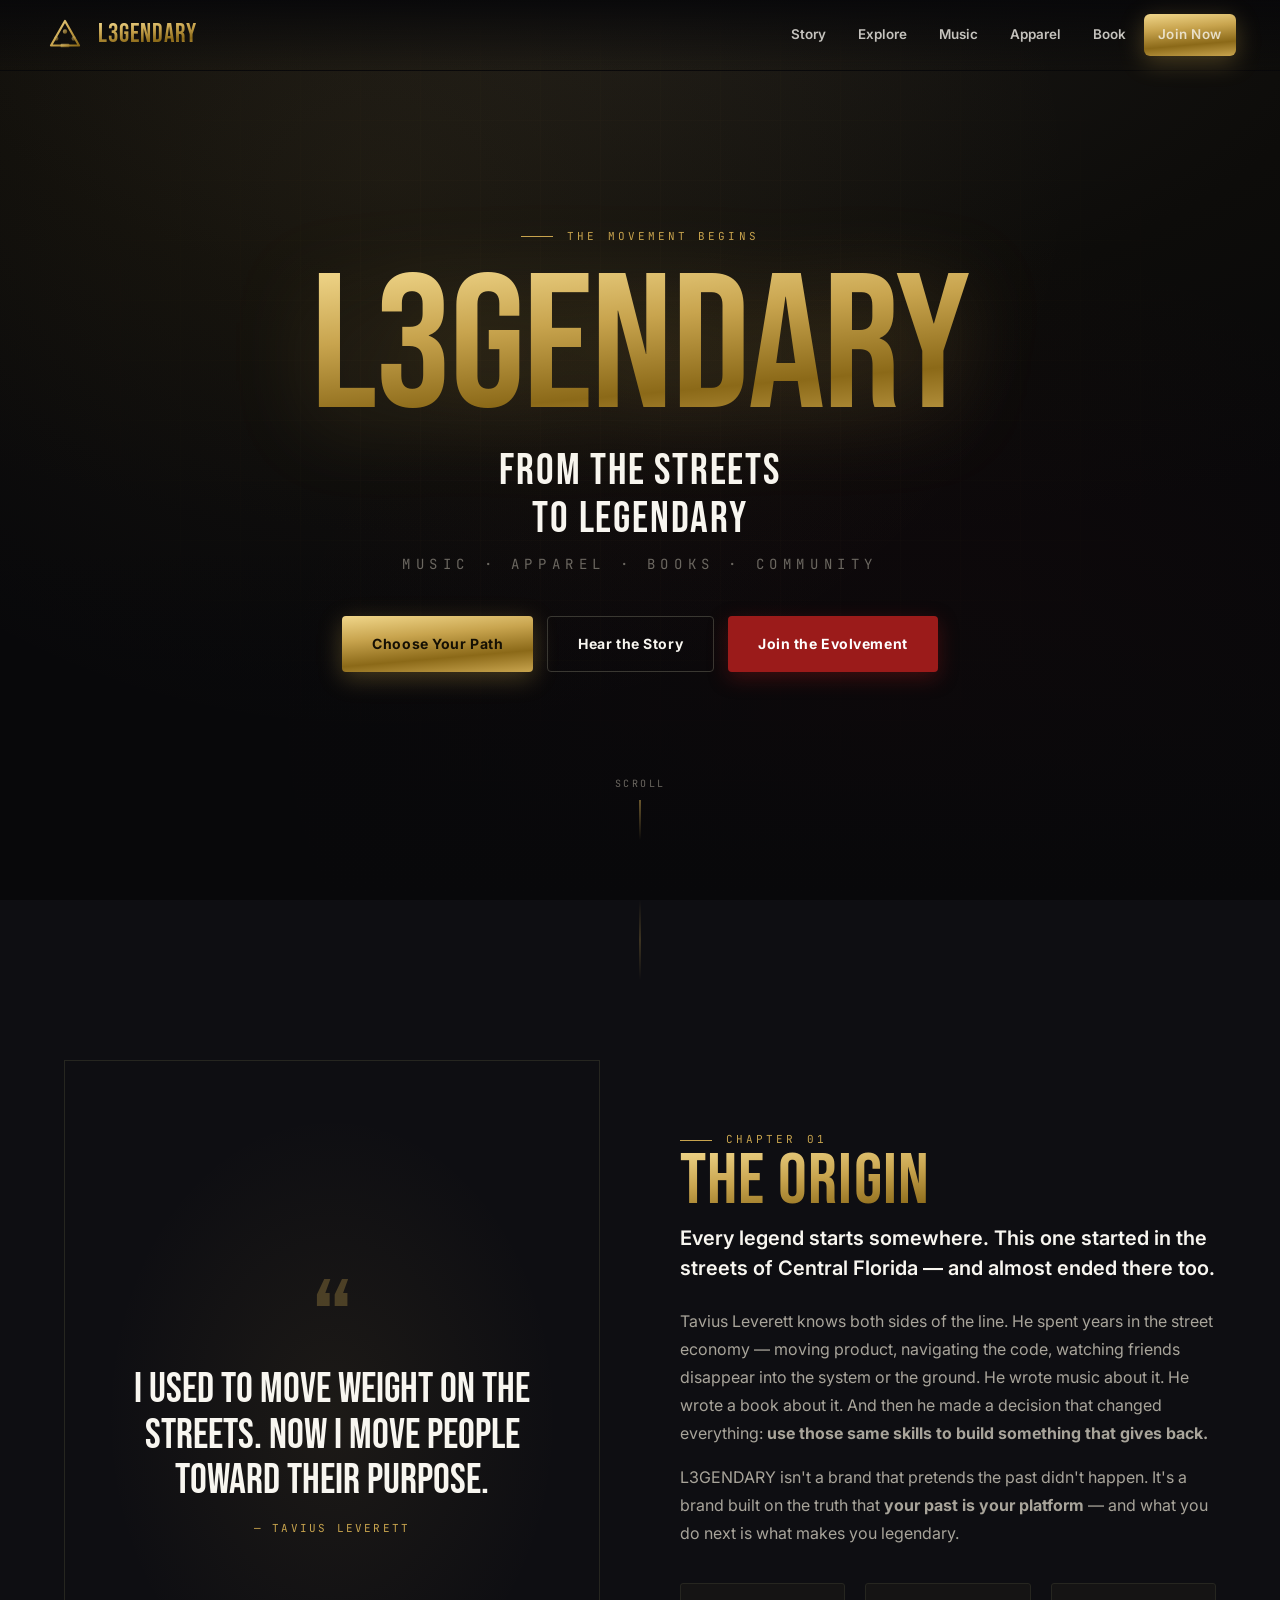
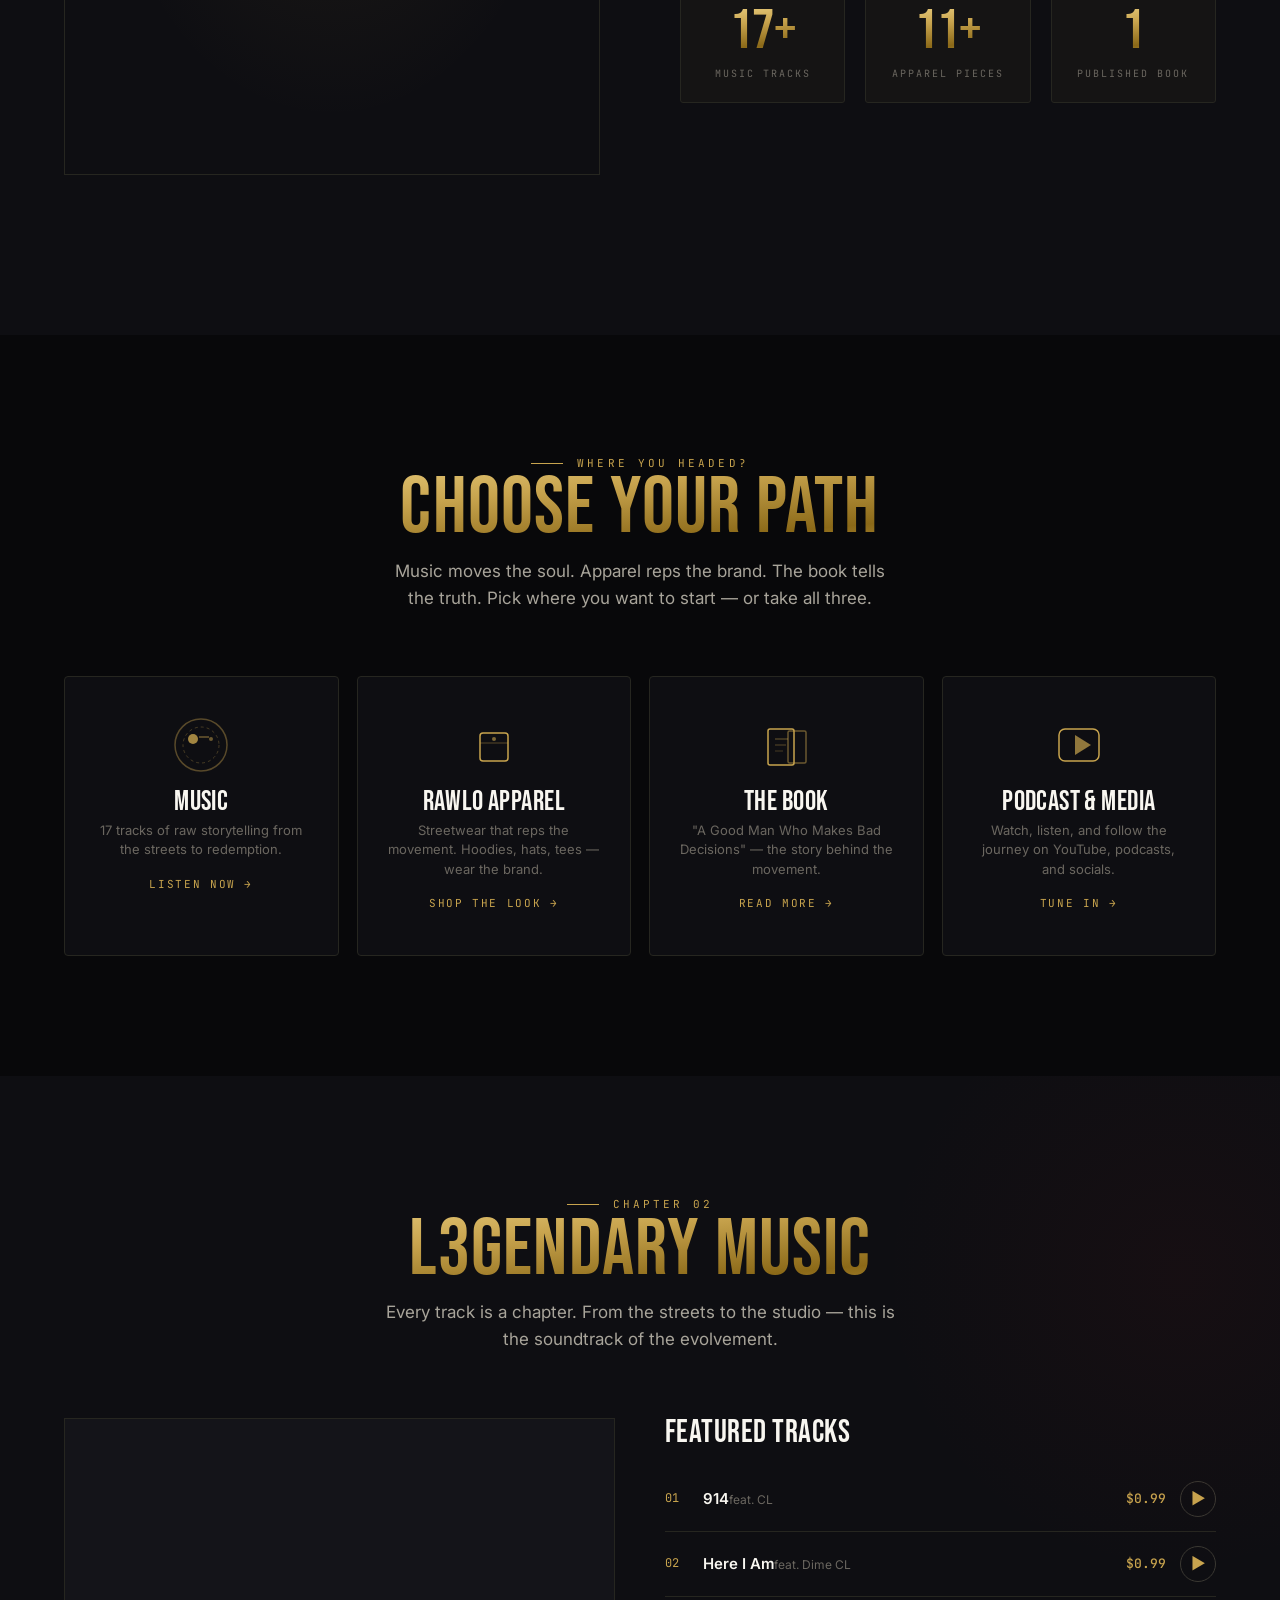
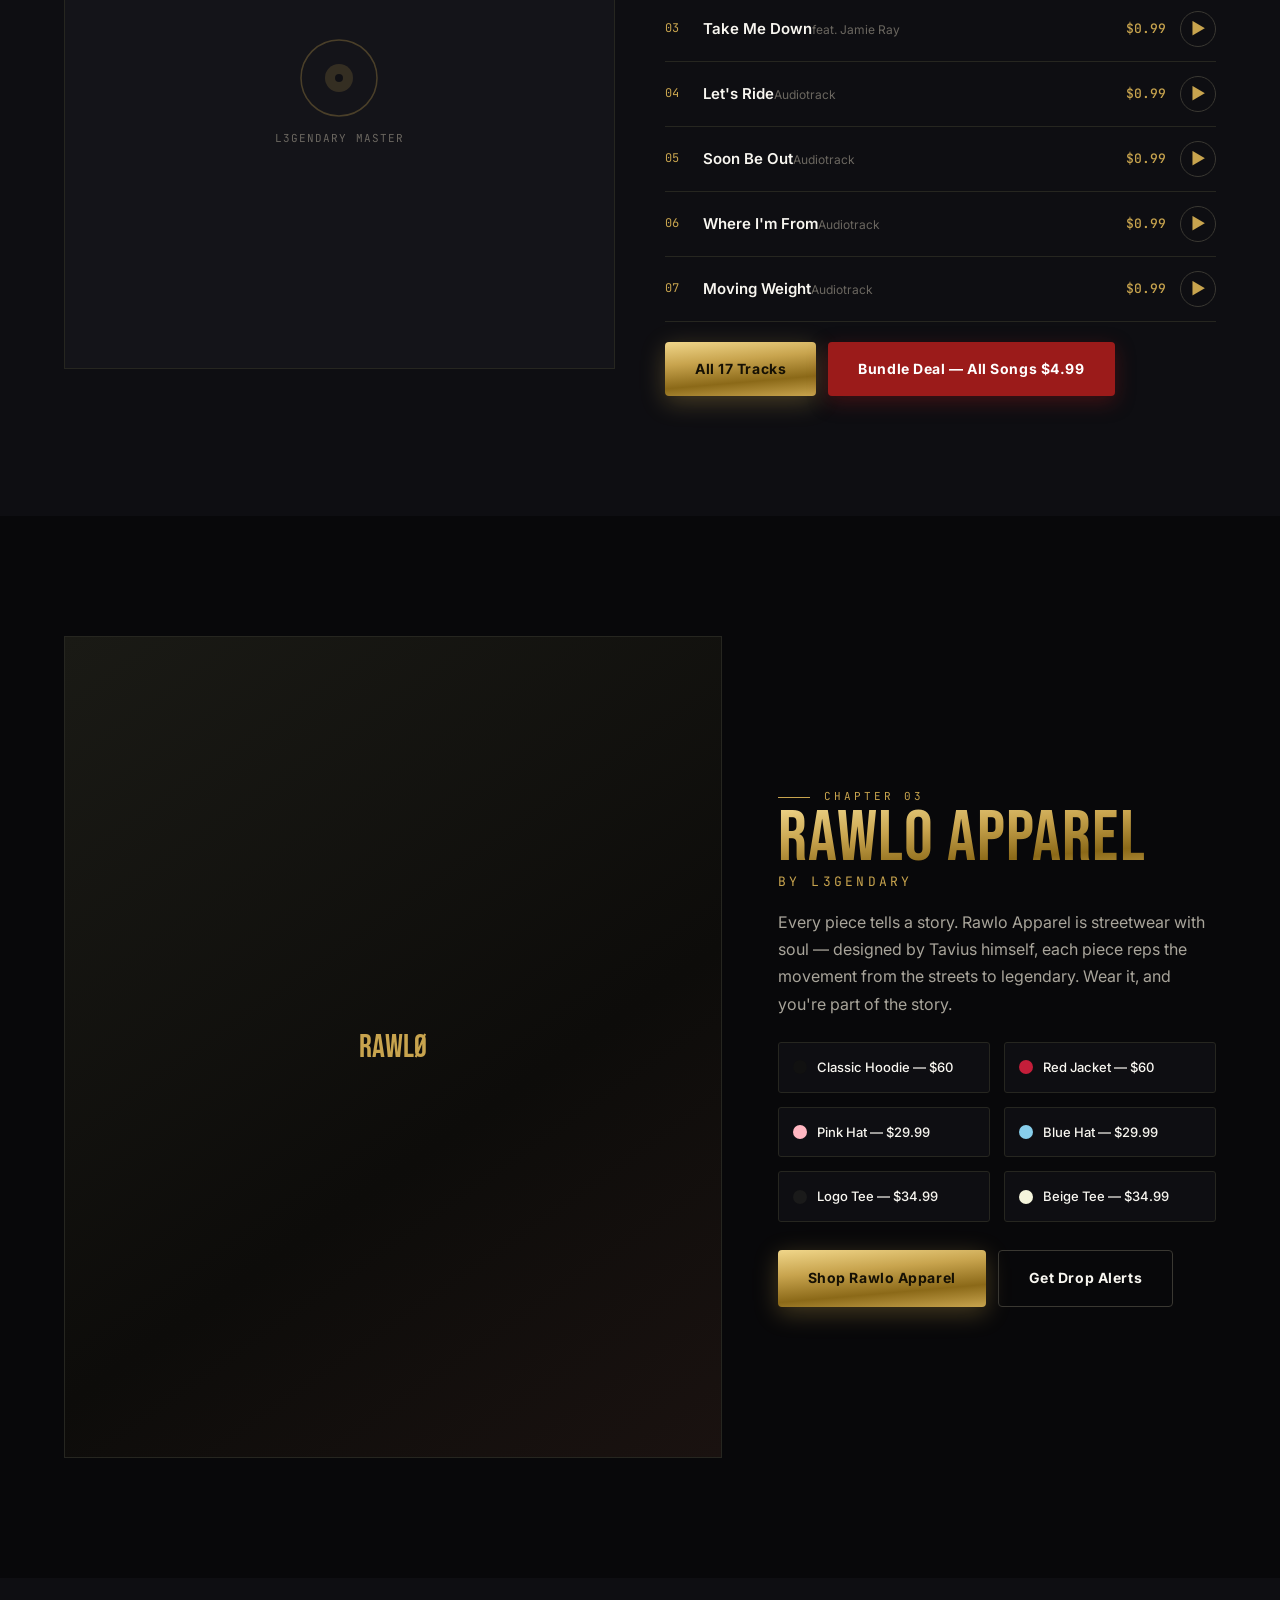
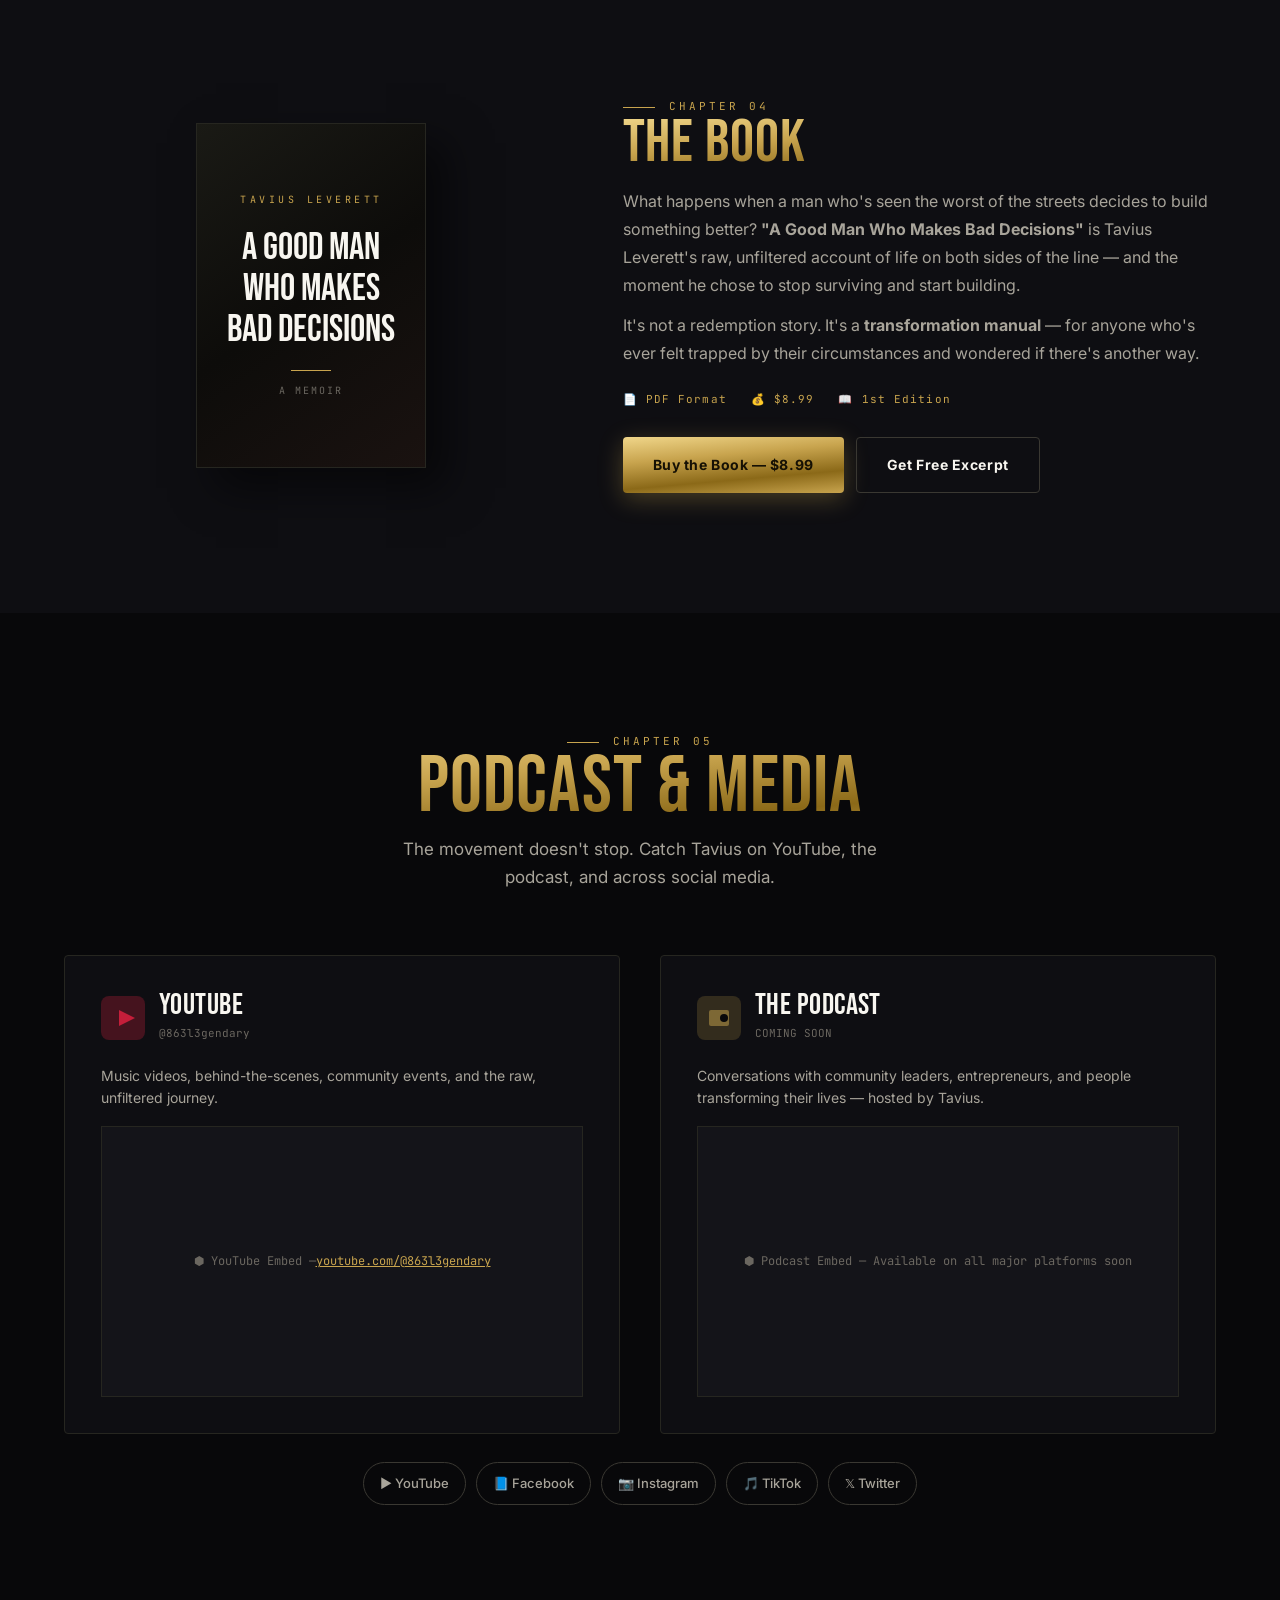
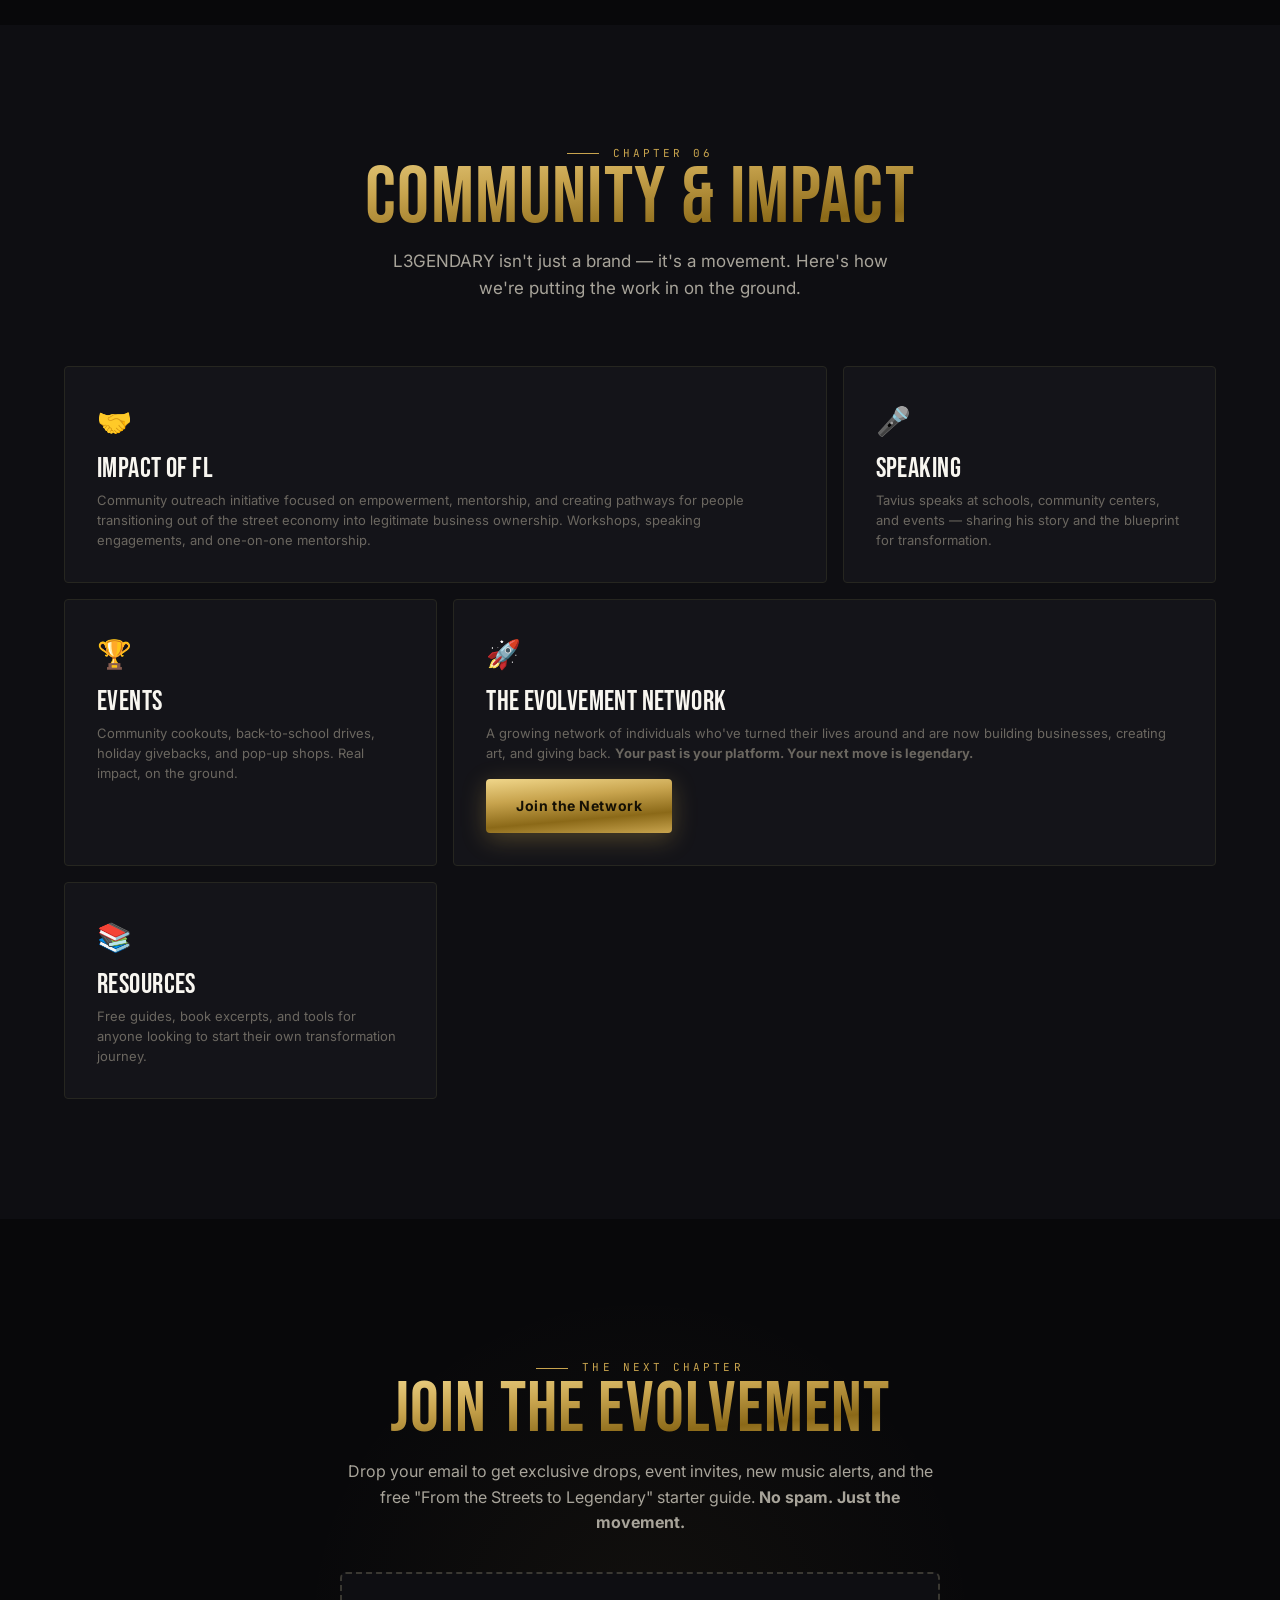
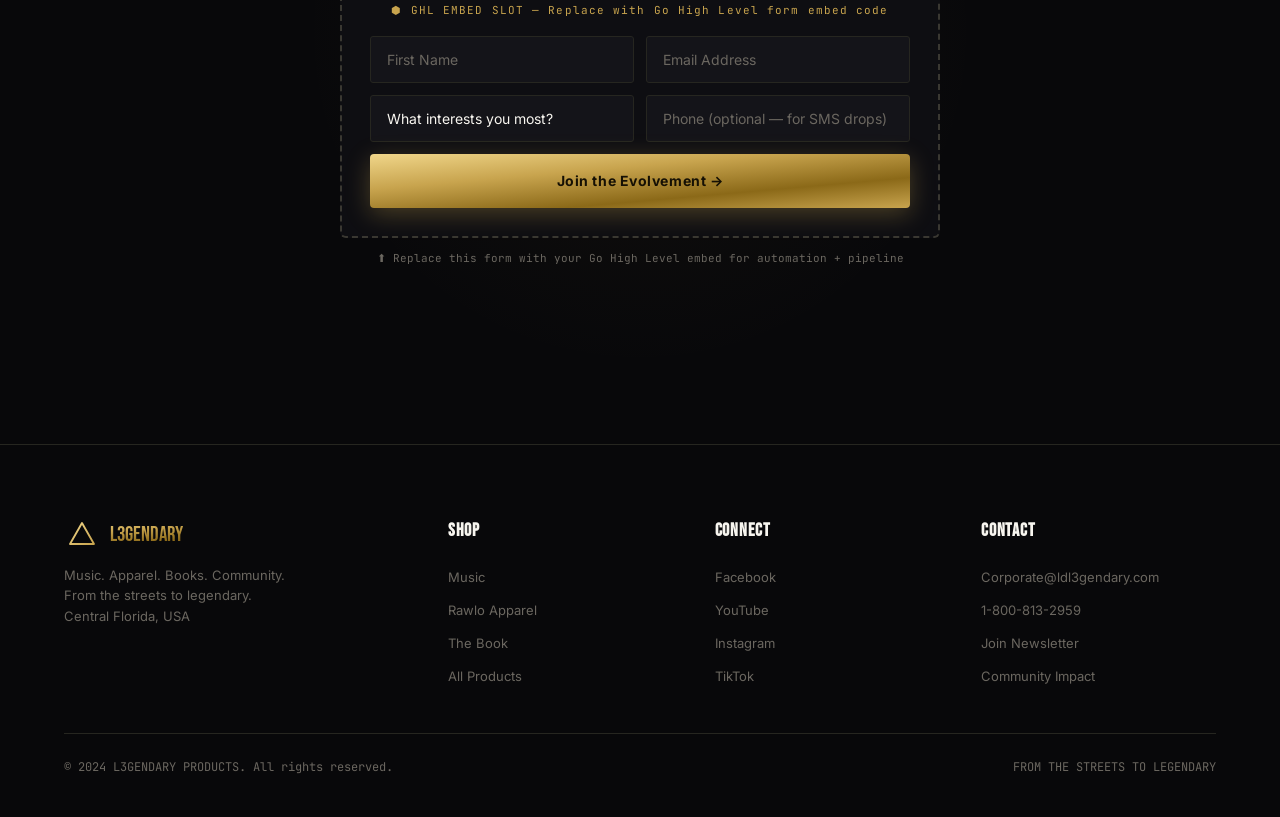
==== index.html @ 9e1b3f7e "feat: L3GENDARY brand site — cinematic scroll-film with GHL-ready forms - 9-scene single-page cinema" ====
<!DOCTYPE html>
<html lang="en">
<head>
<meta charset="UTF-8">
<meta name="viewport" content="width=device-width, initial-scale=1.0">
<title>L3GENDARY — From the Streets to Legendary | Music, Apparel, Books</title>
<meta name="description" content="L3GENDARY is more than a brand — it's a movement. Music, Rawlo Apparel, books, and community. Founded by Tavius Leverett. Join the evolvement.">

<!-- Open Graph -->
<meta property="og:title" content="L3GENDARY — From the Streets to Legendary">
<meta property="og:description" content="Music. Apparel. Books. Community. Join the evolvement.">
<meta property="og:image" content="https://www.ldl3gendary.com/wp-content/uploads/2024/05/legendary-master-300x300.jpg">
<meta property="og:type" content="website">

<!-- JSON-LD -->
<script type="application/ld+json">
{
  "@context": "https://schema.org",
  "@type": "Brand",
  "name": "L3GENDARY",
  "description": "Lifestyle brand encompassing music, apparel, books, and community empowerment.",
  "url": "https://www.ldl3gendary.com",
  "logo": "https://www.ldl3gendary.com/wp-content/uploads/2024/05/legendary-master-300x300.jpg",
  "founder": { "@type": "Person", "name": "Tavius Leverett" },
  "sameAs": [
    "https://www.facebook.com/tavius.leverett",
    "https://www.youtube.com/@863l3gendary",
    "https://www.instagram.com/863l3gendary",
    "https://www.tiktok.com/@863l3gendary"
  ]
}
</script>

<link rel="icon" href="data:image/svg+xml,%3Csvg xmlns='http://www.w3.org/2000/svg' viewBox='0 0 96 96'%3E%3Cdefs%3E%3ClinearGradient id='g' x1='0' y1='0' x2='1' y2='1'%3E%3Cstop offset='0%25' stop-color='%23C8A44E'/%3E%3Cstop offset='100%25' stop-color='%23F0D68A'/%3E%3C/linearGradient%3E%3C/defs%3E%3Crect width='96' height='96' rx='20' fill='%2308080A'/%3E%3Cpath d='M28 72 L48 28 L68 72Z' fill='none' stroke='url(%23g)' stroke-width='5' stroke-linejoin='round'/%3E%3Ctext x='48' y='84' text-anchor='middle' font-family='Arial Black' font-weight='900' font-size='18' fill='url(%23g)'%3EL3%3C/text%3E%3C/svg%3E">
<link rel="preconnect" href="https://fonts.googleapis.com">
<link rel="preconnect" href="https://fonts.gstatic.com" crossorigin>
<link href="https://fonts.googleapis.com/css2?family=Bebas+Neue&family=Inter:wght@300;400;500;600;700;800;900&family=JetBrains+Mono:wght@400;500&display=swap" rel="stylesheet">
<script src="https://cdn.jsdelivr.net/npm/@studio-freight/lenis@1.0.42/dist/lenis.min.js"></script>

<style>
/* ============================================================
   L3GENDARY — Cinematic Scroll-Film
   "From the Streets to Legendary"
   Brand: Raw luxury. Street-born. Aspirational.
   ============================================================ */

/* ---------- TOKENS ---------- */
:root {
  --obsidian: #08080A;
  --obsidian-2: #0E0E12;
  --obsidian-3: #141419;
  --gold: #C8A44E;
  --gold-deep: #8B6918;
  --gold-bright: #F0D68A;
  --gold-pale: #FBF3D5;
  --crimson: #9B1B1A;
  --crimson-bright: #C53030;
  --white: #F8F6F0;
  --warm-gray: #A8A49A;
  --muted: #6B6760;
  --line: #262620;
  --line-light: #3A3832;

  --display: 'Bebas Neue', 'Arial Narrow', sans-serif;
  --body: 'Inter', system-ui, -apple-system, sans-serif;
  --mono: 'JetBrains Mono', 'SFMono-Regular', monospace;

  --gold-grad: linear-gradient(175deg, #F0D68A 0%, #C8A44E 35%, #8B6918 70%, #C8A44E 100%);
  --gold-grad-subtle: linear-gradient(175deg, rgba(240,214,138,0.3) 0%, rgba(200,164,78,0.15) 50%, rgba(139,105,24,0.05) 100%);
}

* { margin: 0; padding: 0; box-sizing: border-box; }
html { scroll-behavior: auto; overflow-x: hidden; }
html.lenis { height: auto; }
.lenis.lenis-smooth { scroll-behavior: auto; }
.lenis.lenis-smooth [data-lenis-prevent] { overscroll-behavior: contain; }
.lenis.lenis-stopped { overflow: hidden; }
.lenis.lenis-scrolling iframe { pointer-events: none; }

body {
  font-family: var(--body);
  color: var(--white);
  background: var(--obsidian);
  font-size: 16px;
  line-height: 1.6;
  overflow-x: hidden;
  -webkit-font-smoothing: antialiased;
}

h1, h2, h3, .display { font-family: var(--display); font-weight: 400; line-height: 0.92; text-transform: uppercase; letter-spacing: 0.015em; }
img, svg { max-width: 100%; display: block; }
a { color: inherit; text-decoration: none; }
button { font: inherit; cursor: pointer; border: 0; }
::selection { background: var(--gold); color: var(--obsidian); }
:focus-visible { outline: 2px solid var(--gold); outline-offset: 3px; border-radius: 2px; }

/* ---------- UTILITY ---------- */
.wrap { width: min(1240px, 90vw); margin: 0 auto; }
.eyebrow {
  font-family: var(--mono); font-size: 11px; letter-spacing: 0.28em; text-transform: uppercase;
  color: var(--gold); display: flex; align-items: center; gap: 14px;
}
.eyebrow::before { content: ''; width: 32px; height: 1px; background: var(--gold); }
.section-pad { padding: clamp(80px, 12vw, 140px) 0; }

/* ---------- BUTTONS ---------- */
.btn {
  display: inline-flex; align-items: center; justify-content: center; gap: 10px;
  font-family: var(--body); font-weight: 700; font-size: 14px; letter-spacing: 0.04em;
  padding: 16px 30px; border-radius: 4px; min-height: 52px;
  transition: transform 0.25s, box-shadow 0.25s, background 0.25s, filter 0.25s;
}
.btn-gold { background: var(--gold-grad); color: #151004; box-shadow: 0 6px 24px rgba(200,164,78,0.32); }
.btn-gold:hover { transform: translateY(-2px); box-shadow: 0 12px 36px rgba(200,164,78,0.48); filter: brightness(1.06); }
.btn-ghost { background: transparent; color: var(--white); border: 1.5px solid var(--line-light); }
.btn-ghost:hover { border-color: var(--gold); color: var(--gold-bright); background: rgba(200,164,78,0.06); transform: translateY(-2px); }
.btn-crimson { background: var(--crimson); color: #fff; box-shadow: 0 6px 20px rgba(155,27,26,0.35); }
.btn-crimson:hover { background: var(--crimson-bright); transform: translateY(-2px); box-shadow: 0 10px 28px rgba(155,27,26,0.5); }
.btn-white { background: var(--white); color: var(--obsidian); }
.btn-white:hover { transform: translateY(-2px); box-shadow: 0 8px 24px rgba(248,246,240,0.2); }

/* ---------- HEADER ---------- */
.site-head {
  position: fixed; inset: 0 0 auto 0; z-index: 100;
  display: flex; align-items: center; justify-content: space-between;
  padding: 14px clamp(18px, 4vw, 44px);
  transition: background 0.4s, border-color 0.4s;
  background: linear-gradient(180deg, rgba(8,8,10,0.94), rgba(8,8,10,0));
  border-bottom: 1px solid transparent;
}
.site-head.scrolled { background: rgba(8,8,10,0.96); border-bottom-color: var(--line); backdrop-filter: blur(14px); -webkit-backdrop-filter: blur(14px); }
.brand-mark { display: flex; align-items: center; gap: 12px; }
.crown-icon { width: 42px; height: 42px; flex: none; }
.brand-name { font-family: var(--display); font-size: 1.6rem; letter-spacing: 0.04em; line-height: 1; background: var(--gold-grad); -webkit-background-clip: text; background-clip: text; color: transparent; }
.nav-links { display: flex; align-items: center; gap: 4px; }
.nav-links a {
  font-weight: 600; font-size: 0.84rem; color: rgba(248,246,240,0.78);
  padding: 10px 14px; border-radius: 6px; min-height: 40px; display: inline-flex; align-items: center;
  transition: color 0.2s, background 0.2s;
}
.nav-links a:hover { color: var(--gold-bright); background: rgba(200,164,78,0.1); }
.head-cta { font-size: 0.84rem; padding: 10px 20px; min-height: 40px; }

@media (max-width: 860px) {
  .nav-links .nav-link { display: none; }
  .brand-name { font-size: 1.3rem; }
  .crown-icon { width: 34px; height: 34px; }
  .head-cta { font-size: 0.78rem; padding: 8px 14px; min-height: 36px; }
}

/* ---------- MOBILE BOTTOM BAR ---------- */
.mobile-bar {
  position: fixed; left: 0; right: 0; bottom: 0; z-index: 110;
  display: none; grid-template-columns: 1fr 1fr 1fr; gap: 1px;
  background: var(--obsidian); transform: translateY(110%);
  transition: transform 0.35s cubic-bezier(0.4, 0, 0.2, 1);
  padding-bottom: env(safe-area-inset-bottom);
  box-shadow: 0 -8px 28px rgba(0,0,0,0.5);
}
.mobile-bar.show { transform: translateY(0); }
.mobile-bar a {
  display: flex; align-items: center; justify-content: center; gap: 6px;
  min-height: 52px; font-weight: 700; color: var(--white); font-size: 0.78rem;
}
.mobile-bar a svg { width: 16px; height: 16px; }
.mobile-bar .m-music { background: var(--obsidian-2); }
.mobile-bar .m-shop { background: var(--obsidian-2); }
.mobile-bar .m-join { background: var(--gold-grad); color: #151004; }
@media (max-width: 860px) { .mobile-bar { display: grid; } }

/* ---------- CHAPTER READOUT ---------- */
.chapter-readout {
  position: fixed; left: clamp(16px, 3vw, 36px); bottom: 40px; z-index: 55;
  font-family: var(--mono); font-size: 10.5px; letter-spacing: 0.16em;
  color: var(--muted); display: flex; align-items: center; gap: 12px;
  pointer-events: none; transition: opacity 0.35s;
}
.chapter-readout .ch-label { color: var(--gold); min-width: 90px; font-weight: 500; }
.chapter-readout .ch-bar { width: 60px; height: 1.5px; background: rgba(200,164,78,0.2); overflow: hidden; border-radius: 2px; }
.chapter-readout .ch-bar i { display: block; height: 100%; width: 0; background: var(--gold); transition: width 0.3s linear; }
.chapter-readout.hide { opacity: 0; }
@media (max-width: 700px) { .chapter-readout { display: none; } }

/* ==================== SCENE 1 — HERO ==================== */
.scene-hero {
  position: relative; min-height: 100vh; display: flex; align-items: center; justify-content: center;
  overflow: hidden; background: radial-gradient(140% 90% at 50% 0%, #1a1815 0%, #0d0c0a 40%, var(--obsidian) 68%);
}
.scene-hero::before {
  content: ''; position: absolute; inset: 0;
  background:
    radial-gradient(ellipse at 30% 20%, rgba(200,164,78,0.07) 0%, transparent 55%),
    radial-gradient(ellipse at 70% 80%, rgba(155,27,26,0.05) 0%, transparent 50%);
  pointer-events: none; z-index: 1;
}
.scene-hero::after {
  content: ''; position: absolute; bottom: 0; left: 0; right: 0;
  height: 40%; background: linear-gradient(0deg, var(--obsidian), transparent);
  pointer-events: none; z-index: 2;
}

/* Ambient grid */
.hero-grid {
  position: absolute; inset: 0; z-index: 0; opacity: 0.06;
  background-image:
    linear-gradient(rgba(200,164,78,0.3) 1px, transparent 1px),
    linear-gradient(90deg, rgba(200,164,78,0.3) 1px, transparent 1px);
  background-size: 60px 60px;
  mask-image: radial-gradient(ellipse at 50% 40%, black 30%, transparent 70%);
  -webkit-mask-image: radial-gradient(ellipse at 50% 40%, black 30%, transparent 70%);
}

/* Floating particles */
.hero-particles { position: absolute; inset: 0; z-index: 0; pointer-events: none; }

.hero-inner { position: relative; text-align: center; z-index: 3; padding: 0 5vw; max-width: 900px; }
.hero-eyebrow { justify-content: center; margin-bottom: 24px; }

.wordmark {
  font-family: var(--display); font-weight: 400; font-size: clamp(72px, 15vw, 210px);
  line-height: 0.84; letter-spacing: -0.01em; text-transform: uppercase;
  background: var(--gold-grad); -webkit-background-clip: text; background-clip: text; color: transparent;
  filter: drop-shadow(0 12px 40px rgba(200,164,78,0.22));
}
.wordmark .l3 { display: inline-block; }

.tagline-stack { margin-top: 16px; }
.tagline-main {
  font-family: var(--display); font-weight: 400; font-size: clamp(22px, 3.5vw, 44px);
  letter-spacing: 0.04em; color: var(--white); line-height: 1.1;
}
.tagline-sub {
  font-family: var(--mono); font-size: clamp(11px, 1.3vw, 14px); letter-spacing: 0.4em;
  color: var(--muted); margin-top: 10px; text-transform: uppercase;
}

.cta-cluster { display: flex; flex-wrap: wrap; gap: 14px; justify-content: center; margin-top: 40px; }

.hero-scroll-hint {
  position: absolute; bottom: 60px; left: 50%; transform: translateX(-50%); z-index: 3;
  display: flex; flex-direction: column; align-items: center; gap: 8px;
}
.hero-scroll-hint span { font-family: var(--mono); font-size: 10px; letter-spacing: 0.25em; color: var(--muted); text-transform: uppercase; }
.hero-scroll-hint .line { width: 1px; height: 40px; background: linear-gradient(180deg, var(--gold), transparent); animation: scrollPulse 2s ease-in-out infinite; }
@keyframes scrollPulse { 0%, 100% { opacity: 0.4; transform: scaleY(0.6); transform-origin: top; } 50% { opacity: 1; transform: scaleY(1); transform-origin: top; } }

/* ==================== SCENE 2 — THE STORY ==================== */
.scene-story {
  position: relative; padding: clamp(100px, 14vw, 160px) 0;
  background: var(--obsidian-2);
  overflow: hidden;
}
.scene-story::before {
  content: ''; position: absolute; top: 0; left: 50%; transform: translateX(-50%);
  width: 1px; height: 80px; background: linear-gradient(180deg, transparent, var(--gold), transparent);
  opacity: 0.5;
}
.story-grid {
  display: grid; grid-template-columns: 1fr 1fr; gap: clamp(40px, 8vw, 80px);
  align-items: center;
}
.story-visual {
  position: relative;
  aspect-ratio: 3/4;
  background: radial-gradient(ellipse at 50% 50%, rgba(200,164,78,0.08) 0%, transparent 60%);
  border: 1px solid var(--line);
  display: flex; align-items: center; justify-content: center;
  overflow: hidden;
}
.story-visual-inner {
  text-align: center; padding: 40px;
}
.story-visual-inner .quote-mark { font-family: var(--display); font-size: 120px; line-height: 0.5; color: var(--gold); opacity: 0.3; }
.story-visual-inner .quote-text {
  font-family: var(--display); font-size: clamp(28px, 3.5vw, 42px); line-height: 1.08;
  color: var(--white); margin-top: 10px;
}
.story-visual-inner .quote-attrib { font-family: var(--mono); font-size: 11px; letter-spacing: 0.2em; color: var(--gold); margin-top: 16px; }
.story-content h2 { font-size: clamp(40px, 6vw, 72px); margin-bottom: 8px; background: var(--gold-grad); -webkit-background-clip: text; background-clip: text; color: transparent; }
.story-content .story-lead {
  font-size: clamp(16px, 1.8vw, 20px); font-weight: 600; color: var(--white);
  line-height: 1.5; margin-bottom: 24px;
}
.story-content p {
  color: var(--warm-gray); line-height: 1.75; margin-bottom: 16px;
  font-size: clamp(14px, 1.4vw, 16px);
}
.story-stats { display: grid; grid-template-columns: repeat(3, 1fr); gap: 20px; margin-top: 36px; }
.stat-item { text-align: center; padding: 20px 12px; background: rgba(200,164,78,0.04); border: 1px solid var(--line); border-radius: 3px; }
.stat-num { font-family: var(--display); font-size: clamp(36px, 5vw, 56px); background: var(--gold-grad); -webkit-background-clip: text; background-clip: text; color: transparent; line-height: 1; }
.stat-label { font-family: var(--mono); font-size: 10px; letter-spacing: 0.2em; color: var(--muted); margin-top: 6px; text-transform: uppercase; }

@media (max-width: 768px) {
  .story-grid { grid-template-columns: 1fr; }
  .story-visual { aspect-ratio: 1/1; }
}

/* ==================== SCENE 3 — CHOOSE YOUR PATH ==================== */
.scene-paths {
  position: relative; padding: clamp(80px, 10vw, 120px) 0;
  background: var(--obsidian);
}
.section-header { text-align: center; margin-bottom: clamp(40px, 6vw, 64px); }
.section-header h2 { font-size: clamp(40px, 7vw, 80px); background: var(--gold-grad); -webkit-background-clip: text; background-clip: text; color: transparent; }
.section-header p { color: var(--warm-gray); font-size: clamp(14px, 1.5vw, 17px); max-width: 520px; margin: 12px auto 0; }

.path-cards {
  display: grid; grid-template-columns: repeat(4, 1fr); gap: 18px;
}
.path-card {
  position: relative; background: var(--obsidian-2); border: 1px solid var(--line);
  border-radius: 4px; padding: clamp(28px, 3.5vw, 40px) clamp(18px, 2.5vw, 28px);
  cursor: pointer; transition: border-color 0.35s, transform 0.35s, box-shadow 0.35s;
  overflow: hidden; text-align: center;
}
.path-card::before {
  content: ''; position: absolute; inset: 0;
  background: radial-gradient(ellipse at 50% 0%, rgba(200,164,78,0.06) 0%, transparent 70%);
  opacity: 0; transition: opacity 0.35s;
}
.path-card:hover { border-color: var(--gold); transform: translateY(-4px); box-shadow: 0 16px 40px rgba(0,0,0,0.4); }
.path-card:hover::before { opacity: 1; }
.path-icon { width: 56px; height: 56px; margin: 0 auto 16px; }
.path-card h3 { font-size: clamp(20px, 2.5vw, 28px); color: var(--white); margin-bottom: 6px; }
.path-card p { font-size: 13px; color: var(--muted); line-height: 1.5; }
.path-arrow { display: inline-flex; align-items: center; gap: 6px; margin-top: 16px; font-family: var(--mono); font-size: 11px; color: var(--gold); letter-spacing: 0.15em; transition: gap 0.3s; }
.path-card:hover .path-arrow { gap: 10px; }

@media (max-width: 860px) {
  .path-cards { grid-template-columns: repeat(2, 1fr); }
}
@media (max-width: 480px) {
  .path-cards { grid-template-columns: 1fr; }
}

/* ==================== SCENE 4 — MUSIC ==================== */
.scene-music {
  position: relative; padding: clamp(80px, 10vw, 120px) 0;
  background: var(--obsidian-2);
  overflow: hidden;
}
.scene-music::before {
  content: ''; position: absolute; right: -200px; top: -100px;
  width: 600px; height: 600px;
  background: radial-gradient(circle, rgba(155,27,26,0.06) 0%, transparent 70%);
  pointer-events: none;
}
.music-layout { display: grid; grid-template-columns: 1fr 1fr; gap: clamp(30px, 5vw, 50px); align-items: start; }
.album-art {
  position: relative; aspect-ratio: 1;
  background: var(--obsidian-3); border: 1px solid var(--line);
  display: flex; align-items: center; justify-content: center;
  overflow: hidden;
}
.album-art img { width: 100%; height: 100%; object-fit: cover; }
.album-art-placeholder {
  text-align: center; color: var(--muted);
}
.album-art-placeholder svg { width: 80px; height: 80px; opacity: 0.3; margin: 0 auto 12px; }
.track-list { list-style: none; }
.track-item {
  display: flex; align-items: center; gap: 14px; padding: 14px 0;
  border-bottom: 1px solid var(--line); transition: background 0.2s;
}
.track-item:hover { background: rgba(200,164,78,0.03); }
.track-num { font-family: var(--mono); font-size: 12px; color: var(--gold); min-width: 24px; }
.track-info { flex: 1; min-width: 0; }
.track-title { font-weight: 600; color: var(--white); font-size: 15px; white-space: nowrap; overflow: hidden; text-overflow: ellipsis; }
.track-feat { font-size: 12px; color: var(--muted); margin-top: 2px; }
.track-price { font-family: var(--mono); font-size: 13px; color: var(--gold); font-weight: 500; }
.track-play { width: 36px; height: 36px; border-radius: 50%; border: 1.5px solid var(--line-light); background: transparent; color: var(--gold); display: flex; align-items: center; justify-content: center; transition: background 0.2s, border-color 0.2s; }
.track-play:hover { background: rgba(200,164,78,0.12); border-color: var(--gold); }

@media (max-width: 768px) {
  .music-layout { grid-template-columns: 1fr; }
}

/* ==================== SCENE 5 — RAWL O APPAREL ==================== */
.scene-apparel {
  position: relative; padding: clamp(80px, 10vw, 120px) 0;
  background: var(--obsidian);
}
.apparel-showcase { display: grid; grid-template-columns: 1.2fr 0.8fr; gap: clamp(30px, 5vw, 56px); align-items: center; }
.apparel-hero-visual {
  position: relative; aspect-ratio: 4/5;
  background: radial-gradient(ellipse at 40% 50%, rgba(200,164,78,0.05) 0%, transparent 60%);
  border: 1px solid var(--line); display: flex; align-items: center; justify-content: center;
  overflow: hidden;
}
.apparel-hero-visual img { width: 100%; height: 100%; object-fit: cover; }
.apparel-info h2 { font-size: clamp(40px, 6vw, 72px); background: var(--gold-grad); -webkit-background-clip: text; background-clip: text; color: transparent; }
.apparel-info .brand-sub { font-family: var(--mono); font-size: 13px; letter-spacing: 0.25em; color: var(--gold); margin-bottom: 16px; }
.apparel-info p { color: var(--warm-gray); line-height: 1.7; margin-bottom: 24px; }
.apparel-products { display: grid; grid-template-columns: repeat(2, 1fr); gap: 14px; margin-bottom: 28px; }
.ap-product {
  background: var(--obsidian-2); border: 1px solid var(--line); padding: 14px;
  border-radius: 3px; font-size: 13px; color: var(--white); font-weight: 500;
  display: flex; align-items: center; gap: 10px;
}
.ap-color-dot { width: 14px; height: 14px; border-radius: 50%; flex: none; }
@media (max-width: 768px) {
  .apparel-showcase { grid-template-columns: 1fr; }
  .apparel-hero-visual { aspect-ratio: 3/4; }
}

/* ==================== SCENE 6 — THE BOOK ==================== */
.scene-book {
  position: relative; padding: clamp(80px, 10vw, 120px) 0;
  background: var(--obsidian-2);
}
.book-layout { display: grid; grid-template-columns: 1fr 1.2fr; gap: clamp(30px, 6vw, 64px); align-items: center; }
.book-cover {
  position: relative; aspect-ratio: 2/3; max-width: 340px; margin: 0 auto;
  background: linear-gradient(145deg, #1a1a15 0%, #0d0c0a 50%, #1a1210 100%);
  border: 1px solid var(--line); display: flex; align-items: center; justify-content: center;
  box-shadow: 20px 20px 40px rgba(0,0,0,0.5);
}
.book-cover-inner { text-align: center; padding: 30px; }
.book-cover-inner .bc-author { font-family: var(--mono); font-size: 10px; letter-spacing: 0.35em; color: var(--gold); }
.book-cover-inner .bc-title { font-family: var(--display); font-size: clamp(28px, 3vw, 40px); color: var(--white); margin: 20px 0; line-height: 1.06; }
.book-cover-inner .bc-line { width: 40px; height: 1px; background: var(--gold); margin: 0 auto; }
.book-info h2 { font-size: clamp(36px, 5vw, 60px); background: var(--gold-grad); -webkit-background-clip: text; background-clip: text; color: transparent; }
.book-info .book-blurb { color: var(--warm-gray); line-height: 1.75; margin: 16px 0 24px; font-size: clamp(14px, 1.4vw, 16px); }
.book-meta { display: flex; gap: 24px; flex-wrap: wrap; margin-bottom: 28px; }
.book-meta-item { display: flex; align-items: center; gap: 8px; font-family: var(--mono); font-size: 11px; color: var(--gold); letter-spacing: 0.1em; }
@media (max-width: 768px) {
  .book-layout { grid-template-columns: 1fr; }
  .book-cover { max-width: 240px; }
}

/* ==================== SCENE 7 — PODCAST & MEDIA ==================== */
.scene-media {
  position: relative; padding: clamp(80px, 10vw, 120px) 0;
  background: var(--obsidian);
}
.media-grid { display: grid; grid-template-columns: 1fr 1fr; gap: clamp(24px, 4vw, 40px); }
.media-card {
  background: var(--obsidian-2); border: 1px solid var(--line); border-radius: 4px;
  padding: clamp(24px, 3vw, 36px); transition: border-color 0.3s;
}
.media-card:hover { border-color: var(--gold); }
.media-card-header { display: flex; align-items: center; gap: 14px; margin-bottom: 20px; }
.media-card-icon { width: 44px; height: 44px; }
.media-card h3 { font-size: clamp(22px, 2.5vw, 30px); color: var(--white); }
.media-card p { color: var(--warm-gray); font-size: 14px; margin-bottom: 16px; }
.media-embed {
  aspect-ratio: 16/9; background: var(--obsidian-3); border: 1px solid var(--line);
  display: flex; align-items: center; justify-content: center;
  color: var(--muted); font-family: var(--mono); font-size: 12px;
}
.social-pills { display: flex; flex-wrap: wrap; gap: 10px; margin-top: 16px; }
.social-pill {
  display: inline-flex; align-items: center; gap: 8px;
  padding: 10px 16px; border: 1px solid var(--line-light); border-radius: 60px;
  font-size: 13px; font-weight: 500; color: var(--warm-gray);
  transition: border-color 0.25s, color 0.25s, background 0.25s;
}
.social-pill:hover { border-color: var(--gold); color: var(--gold-bright); background: rgba(200,164,78,0.06); }
@media (max-width: 768px) {
  .media-grid { grid-template-columns: 1fr; }
}

/* ==================== SCENE 8 — COMMUNITY / IMPACT ==================== */
.scene-community {
  position: relative; padding: clamp(80px, 10vw, 120px) 0;
  background: var(--obsidian-2);
}
.community-bento { display: grid; grid-template-columns: 1fr 1fr 1fr; grid-template-rows: auto auto; gap: 16px; }
.bento-card {
  background: var(--obsidian-3); border: 1px solid var(--line); border-radius: 4px;
  padding: clamp(20px, 2.5vw, 32px); transition: border-color 0.3s;
}
.bento-card:hover { border-color: var(--gold); }
.bento-card.wide { grid-column: span 2; }
.bento-card.tall { grid-row: span 2; display: flex; flex-direction: column; justify-content: center; }
.bento-card h3 { font-size: clamp(20px, 2.2vw, 28px); color: var(--white); margin-bottom: 8px; }
.bento-card p { font-size: 13px; color: var(--muted); line-height: 1.55; }
.bento-icon { font-size: 28px; margin-bottom: 12px; }
@media (max-width: 768px) {
  .community-bento { grid-template-columns: 1fr 1fr; }
  .bento-card.wide { grid-column: span 2; }
  .bento-card.tall { grid-row: span 1; }
}
@media (max-width: 480px) {
  .community-bento { grid-template-columns: 1fr; }
  .bento-card.wide { grid-column: span 1; }
}

/* ==================== SCENE 9 — JOIN THE EVOLVEMENT (CTA) ==================== */
.scene-join {
  position: relative; padding: clamp(80px, 12vw, 140px) 0;
  background: var(--obsidian);
  text-align: center;
  overflow: hidden;
}
.scene-join::before {
  content: ''; position: absolute; top: 50%; left: 50%; transform: translate(-50%, -50%);
  width: 800px; height: 800px;
  background: radial-gradient(circle, rgba(200,164,78,0.05) 0%, transparent 60%);
  pointer-events: none;
}
.join-inner { position: relative; z-index: 1; max-width: 600px; margin: 0 auto; }
.join-inner h2 { font-size: clamp(40px, 7vw, 72px); background: var(--gold-grad); -webkit-background-clip: text; background-clip: text; color: transparent; }
.join-inner p { color: var(--warm-gray); margin: 16px 0 36px; font-size: clamp(14px, 1.4vw, 16px); }

/* GHL Form Slot */
.ghl-form-slot {
  background: var(--obsidian-2); border: 2px dashed var(--line-light); border-radius: 6px;
  padding: 28px; margin-top: 20px; position: relative;
}
.ghl-form-slot::before {
  content: '⬢ GHL EMBED SLOT — Replace with Go High Level form embed code';
  font-family: var(--mono); font-size: 11px; color: var(--gold); letter-spacing: 0.1em;
  display: block; text-align: center; margin-bottom: 16px;
}
.ghl-demo-form { display: flex; flex-direction: column; gap: 12px; }
.ghl-demo-row { display: flex; gap: 12px; }
.ghl-input {
  flex: 1; background: var(--obsidian-3); border: 1px solid var(--line);
  padding: 14px 16px; border-radius: 3px; color: var(--white); font-family: var(--body); font-size: 14px;
  transition: border-color 0.25s;
}
.ghl-input:focus { outline: none; border-color: var(--gold); }
.ghl-input::placeholder { color: var(--muted); }
@media (max-width: 480px) {
  .ghl-demo-row { flex-direction: column; }
}

/* ==================== FOOTER ==================== */
.site-foot {
  padding: clamp(48px, 6vw, 72px) 0 40px;
  background: var(--obsidian); border-top: 1px solid var(--line);
}
.foot-grid { display: grid; grid-template-columns: 1.5fr 1fr 1fr 1fr; gap: 32px; }
.foot-brand .brand-mark-foot { display: flex; align-items: center; gap: 10px; margin-bottom: 12px; }
.foot-brand p { font-size: 13px; color: var(--muted); line-height: 1.6; }
.foot-col h4 { font-family: var(--display); font-size: 18px; color: var(--white); margin-bottom: 16px; letter-spacing: 0.04em; }
.foot-col a { display: block; font-size: 13px; color: var(--muted); padding: 6px 0; transition: color 0.2s; }
.foot-col a:hover { color: var(--gold-bright); }
.foot-bottom {
  margin-top: 40px; padding-top: 24px; border-top: 1px solid var(--line);
  display: flex; justify-content: space-between; align-items: center;
  font-size: 12px; color: var(--muted); font-family: var(--mono);
}
@media (max-width: 768px) {
  .foot-grid { grid-template-columns: 1fr 1fr; }
}
@media (max-width: 480px) {
  .foot-grid { grid-template-columns: 1fr; }
  .foot-bottom { flex-direction: column; gap: 8px; text-align: center; }
}

/* ---------- REDUCED MOTION ---------- */
@media (prefers-reduced-motion: reduce) {
  *, *::before, *::after { animation-duration: 0.01ms !important; animation-iteration-count: 1 !important; transition-duration: 0.01ms !important; }
  .hero-scroll-hint { display: none; }
}
</style>
</head>
<body>

<!-- ========== HEADER ========== -->
<header class="site-head" id="site-head">
  <a href="#" class="brand-mark">
    <svg class="crown-icon" viewBox="0 0 48 48" fill="none">
      <defs><linearGradient id="hg" x1="0" y1="0" x2="1" y2="1"><stop offset="0%" stop-color="#F0D68A"/><stop offset="50%" stop-color="#C8A44E"/><stop offset="100%" stop-color="#8B6918"/></linearGradient></defs>
      <path d="M8 36 L24 8 L40 36Z" fill="none" stroke="url(#hg)" stroke-width="2.5" stroke-linejoin="round"/>
      <rect x="19" y="34" width="10" height="4" rx="1" fill="url(#hg)" opacity="0.6"/>
      <circle cx="14" cy="28" r="2.5" fill="url(#hg)" opacity="0.5"/>
      <circle cx="24" cy="20" r="2.5" fill="url(#hg)" opacity="0.7"/>
      <circle cx="34" cy="28" r="2.5" fill="url(#hg)" opacity="0.5"/>
    </svg>
    <span class="brand-name">L3GENDARY</span>
  </a>
  <nav class="nav-links">
    <a href="#story" class="nav-link">Story</a>
    <a href="#paths" class="nav-link">Explore</a>
    <a href="#music" class="nav-link">Music</a>
    <a href="#apparel" class="nav-link">Apparel</a>
    <a href="#book" class="nav-link">Book</a>
    <a href="#join" class="head-cta btn btn-gold">Join Now</a>
  </nav>
</header>

<!-- ========== MOBILE BAR ========== -->
<nav class="mobile-bar" id="mobile-bar">
  <a href="#music" class="m-music">
    <svg viewBox="0 0 24 24" fill="none" stroke="currentColor" stroke-width="2"><circle cx="5" cy="17" r="3"/><circle cx="17" cy="9" r="3"/><line x1="8" y1="17" x2="18" y2="9"/></svg>
    Music
  </a>
  <a href="#apparel" class="m-shop">
    <svg viewBox="0 0 24 24" fill="none" stroke="currentColor" stroke-width="2"><rect x="1" y="3" width="22" height="18" rx="2"/><line x1="9" y1="3" x2="9" y2="21"/></svg>
    Shop
  </a>
  <a href="#join" class="m-join">
    <svg viewBox="0 0 24 24" fill="none" stroke="currentColor" stroke-width="2"><circle cx="12" cy="12" r="10"/><line x1="12" y1="8" x2="12" y2="16"/><line x1="8" y1="12" x2="16" y2="12"/></svg>
    Join
  </a>
</nav>

<!-- ========== CHAPTER READOUT ========== -->
<div class="chapter-readout hide" id="chapter-readout">
  <span class="ch-label">CH 01 / 09</span>
  <span class="ch-bar"><i></i></span>
</div>

<!-- ================================================================ -->
<!-- SCENE 1 — HERO -->
<!-- ================================================================ -->
<section class="scene-hero" id="hero">
  <div class="hero-grid"></div>
  <canvas class="hero-particles" id="hero-particles"></canvas>
  <div class="hero-inner">
    <div class="hero-eyebrow eyebrow">THE MOVEMENT BEGINS</div>
    <h1 class="wordmark">L3GENDARY</h1>
    <div class="tagline-stack">
      <div class="tagline-main">FROM THE STREETS<br>TO LEGENDARY</div>
      <div class="tagline-sub">Music · Apparel · Books · Community</div>
    </div>
    <div class="cta-cluster">
      <a href="#paths" class="btn btn-gold">Choose Your Path</a>
      <a href="#story" class="btn btn-ghost">Hear the Story</a>
      <a href="#join" class="btn btn-crimson">Join the Evolvement</a>
    </div>
  </div>
  <div class="hero-scroll-hint">
    <span>Scroll</span>
    <div class="line"></div>
  </div>
</section>

<!-- ================================================================ -->
<!-- SCENE 2 — THE STORY -->
<!-- ================================================================ -->
<section class="scene-story" id="story">
  <div class="wrap">
    <div class="story-grid">
      <div class="story-visual">
        <div class="story-visual-inner">
          <div class="quote-mark">&ldquo;</div>
          <div class="quote-text">I used to move weight on the streets. Now I move people toward their purpose.</div>
          <div class="quote-attrib">— TAVIUS LEVERETT</div>
        </div>
      </div>
      <div class="story-content">
        <div class="eyebrow">CHAPTER 01</div>
        <h2>The Origin</h2>
        <div class="story-lead">Every legend starts somewhere. This one started in the streets of Central Florida — and almost ended there too.</div>
        <p>Tavius Leverett knows both sides of the line. He spent years in the street economy — moving product, navigating the code, watching friends disappear into the system or the ground. He wrote music about it. He wrote a book about it. And then he made a decision that changed everything: <strong>use those same skills to build something that gives back.</strong></p>
        <p>L3GENDARY isn't a brand that pretends the past didn't happen. It's a brand built on the truth that <strong>your past is your platform</strong> — and what you do next is what makes you legendary.</p>
        <div class="story-stats">
          <div class="stat-item"><div class="stat-num">17+</div><div class="stat-label">Music Tracks</div></div>
          <div class="stat-item"><div class="stat-num">11+</div><div class="stat-label">Apparel Pieces</div></div>
          <div class="stat-item"><div class="stat-num">1</div><div class="stat-label">Published Book</div></div>
        </div>
      </div>
    </div>
  </div>
</section>

<!-- ================================================================ -->
<!-- SCENE 3 — CHOOSE YOUR PATH -->
<!-- ================================================================ -->
<section class="scene-paths" id="paths">
  <div class="wrap">
    <div class="section-header">
      <div class="eyebrow" style="justify-content:center">WHERE YOU HEADED?</div>
      <h2>Choose Your Path</h2>
      <p>Music moves the soul. Apparel reps the brand. The book tells the truth. Pick where you want to start — or take all three.</p>
    </div>
    <div class="path-cards">
      <a href="#music" class="path-card">
        <div class="path-icon">
          <svg viewBox="0 0 56 56" fill="none"><circle cx="28" cy="28" r="26" stroke="#C8A44E" stroke-width="1.5" opacity="0.4"/><circle cx="28" cy="28" r="18" fill="none" stroke="#C8A44E" stroke-width="1" opacity="0.3" stroke-dasharray="3 3"/><circle cx="20" cy="22" r="5" fill="#C8A44E" opacity="0.8"/><circle cx="38" cy="22" r="2" fill="#C8A44E" opacity="0.5"/><line x1="26" y1="20" x2="36" y2="20" stroke="#C8A44E" stroke-width="1.5" opacity="0.5"/></svg>
        </div>
        <h3>Music</h3>
        <p>17 tracks of raw storytelling from the streets to redemption.</p>
        <span class="path-arrow">LISTEN NOW →</span>
      </a>
      <a href="#apparel" class="path-card">
        <div class="path-icon">
          <svg viewBox="0 0 56 56" fill="none"><rect x="14" y="16" width="28" height="28" rx="3" stroke="#C8A44E" stroke-width="1.5" fill="none"/><line x1="14" y1="26" x2="42" y2="26" stroke="#C8A44E" stroke-width="1" opacity="0.4"/><circle cx="28" cy="22" r="2" fill="#C8A44E" opacity="0.6"/></svg>
        </div>
        <h3>Rawlo Apparel</h3>
        <p>Streetwear that reps the movement. Hoodies, hats, tees — wear the brand.</p>
        <span class="path-arrow">SHOP THE LOOK →</span>
      </a>
      <a href="#book" class="path-card">
        <div class="path-icon">
          <svg viewBox="0 0 56 56" fill="none"><rect x="10" y="12" width="26" height="36" rx="2" stroke="#C8A44E" stroke-width="1.5" fill="none"/><line x1="17" y1="22" x2="30" y2="22" stroke="#C8A44E" stroke-width="1" opacity="0.5"/><line x1="17" y1="28" x2="28" y2="28" stroke="#C8A44E" stroke-width="1" opacity="0.4"/><line x1="17" y1="34" x2="25" y2="34" stroke="#C8A44E" stroke-width="1" opacity="0.3"/><rect x="30" y="14" width="18" height="32" rx="1.5" stroke="#C8A44E" stroke-width="1.5" fill="none" opacity="0.5"/></svg>
        </div>
        <h3>The Book</h3>
        <p>"A Good Man Who Makes Bad Decisions" — the story behind the movement.</p>
        <span class="path-arrow">READ MORE →</span>
      </a>
      <a href="#media" class="path-card">
        <div class="path-icon">
          <svg viewBox="0 0 56 56" fill="none"><rect x="8" y="12" width="40" height="32" rx="6" stroke="#C8A44E" stroke-width="1.5" fill="none"/><polygon points="24,18 40,28 24,38" fill="#C8A44E" opacity="0.7"/></svg>
        </div>
        <h3>Podcast & Media</h3>
        <p>Watch, listen, and follow the journey on YouTube, podcasts, and socials.</p>
        <span class="path-arrow">TUNE IN →</span>
      </a>
    </div>
  </div>
</section>

<!-- ================================================================ -->
<!-- SCENE 4 — MUSIC -->
<!-- ================================================================ -->
<section class="scene-music" id="music">
  <div class="wrap">
    <div class="section-header">
      <div class="eyebrow" style="justify-content:center">CHAPTER 02</div>
      <h2>L3gendary Music</h2>
      <p>Every track is a chapter. From the streets to the studio — this is the soundtrack of the evolvement.</p>
    </div>
    <div class="music-layout">
      <div class="album-art">
        <img src="https://www.ldl3gendary.com/wp-content/uploads/2024/05/legendary-master-300x300.jpg"
             alt="L3gendary Master Album Art"
             loading="lazy"
             onerror="this.style.display='none';this.parentElement.querySelector('.album-art-placeholder').style.display='block';">
        <div class="album-art-placeholder" style="display:none">
          <svg viewBox="0 0 80 80" fill="none"><circle cx="40" cy="40" r="38" stroke="#C8A44E" stroke-width="1.5"/><circle cx="40" cy="40" r="14" fill="#C8A44E" opacity="0.6"/><circle cx="40" cy="40" r="4" fill="#08080A"/></svg>
          <div style="font-family:var(--mono);font-size:11px;letter-spacing:0.1em">L3GENDARY MASTER</div>
        </div>
      </div>
      <div>
        <h3 style="font-family:var(--display);font-size:clamp(22px,2.5vw,32px);color:var(--white);margin-bottom:20px">FEATURED TRACKS</h3>
        <ul class="track-list">
          <li class="track-item"><span class="track-num">01</span><span class="track-info"><span class="track-title">914</span><span class="track-feat">feat. CL</span></span><span class="track-price">$0.99</span><button class="track-play" aria-label="Play">▶</button></li>
          <li class="track-item"><span class="track-num">02</span><span class="track-info"><span class="track-title">Here I Am</span><span class="track-feat">feat. Dime CL</span></span><span class="track-price">$0.99</span><button class="track-play" aria-label="Play">▶</button></li>
          <li class="track-item"><span class="track-num">03</span><span class="track-info"><span class="track-title">Take Me Down</span><span class="track-feat">feat. Jamie Ray</span></span><span class="track-price">$0.99</span><button class="track-play" aria-label="Play">▶</button></li>
          <li class="track-item"><span class="track-num">04</span><span class="track-info"><span class="track-title">Let's Ride</span><span class="track-feat">Audiotrack</span></span><span class="track-price">$0.99</span><button class="track-play" aria-label="Play">▶</button></li>
          <li class="track-item"><span class="track-num">05</span><span class="track-info"><span class="track-title">Soon Be Out</span><span class="track-feat">Audiotrack</span></span><span class="track-price">$0.99</span><button class="track-play" aria-label="Play">▶</button></li>
          <li class="track-item"><span class="track-num">06</span><span class="track-info"><span class="track-title">Where I'm From</span><span class="track-feat">Audiotrack</span></span><span class="track-price">$0.99</span><button class="track-play" aria-label="Play">▶</button></li>
          <li class="track-item"><span class="track-num">07</span><span class="track-info"><span class="track-title">Moving Weight</span><span class="track-feat">Audiotrack</span></span><span class="track-price">$0.99</span><button class="track-play" aria-label="Play">▶</button></li>
        </ul>
        <div style="margin-top:20px;display:flex;gap:12px;flex-wrap:wrap">
          <a href="https://www.ldl3gendary.com/product-category/l3gendary-music/" target="_blank" rel="noopener" class="btn btn-gold">All 17 Tracks</a>
          <a href="https://www.ldl3gendary.com/product/special-offer-all-songs-now-4-99/" target="_blank" rel="noopener" class="btn btn-crimson">Bundle Deal — All Songs $4.99</a>
        </div>
      </div>
    </div>
  </div>
</section>

<!-- ================================================================ -->
<!-- SCENE 5 — RAWL O APPAREL -->
<!-- ================================================================ -->
<section class="scene-apparel" id="apparel">
  <div class="wrap">
    <div class="apparel-showcase">
      <div class="apparel-hero-visual">
        <img src="https://www.ldl3gendary.com/wp-content/uploads/2024/11/IMG_0323-300x300.webp"
             alt="Rawlo Apparel Classic Hoodie"
             loading="lazy"
             onerror="this.style.display='none';this.parentElement.style.background='linear-gradient(145deg, #1a1a15 0%, #0d0c0a 60%, #1a1210 100%)';this.parentElement.innerHTML+='<div style=text-align:center;color:var(--gold);font-family:var(--display);font-size:32px>RAWL&#216;</div>';">
      </div>
      <div class="apparel-info">
        <div class="eyebrow">CHAPTER 03</div>
        <h2>Rawlo Apparel</h2>
        <div class="brand-sub">BY L3GENDARY</div>
        <p>Every piece tells a story. Rawlo Apparel is streetwear with soul — designed by Tavius himself, each piece reps the movement from the streets to legendary. Wear it, and you're part of the story.</p>
        <div class="apparel-products">
          <div class="ap-product"><span class="ap-color-dot" style="background:#111"></span> Classic Hoodie — $60</div>
          <div class="ap-product"><span class="ap-color-dot" style="background:#C41E3A"></span> Red Jacket — $60</div>
          <div class="ap-product"><span class="ap-color-dot" style="background:#FFB6C1"></span> Pink Hat — $29.99</div>
          <div class="ap-product"><span class="ap-color-dot" style="background:#87CEEB"></span> Blue Hat — $29.99</div>
          <div class="ap-product"><span class="ap-color-dot" style="background:#1a1a1a"></span> Logo Tee — $34.99</div>
          <div class="ap-product"><span class="ap-color-dot" style="background:#F5F5DC"></span> Beige Tee — $34.99</div>
        </div>
        <div style="display:flex;gap:12px;flex-wrap:wrap">
          <a href="https://www.ldl3gendary.com/product-category/rawlo-apparel/" target="_blank" rel="noopener" class="btn btn-gold">Shop Rawlo Apparel</a>
          <a href="#join" class="btn btn-ghost">Get Drop Alerts</a>
        </div>
      </div>
    </div>
  </div>
</section>

<!-- ================================================================ -->
<!-- SCENE 6 — THE BOOK -->
<!-- ================================================================ -->
<section class="scene-book" id="book">
  <div class="wrap">
    <div class="book-layout">
      <div class="book-cover">
        <div class="book-cover-inner">
          <div class="bc-author">TAVIUS LEVERETT</div>
          <div class="bc-title">A GOOD MAN<br>WHO MAKES<br>BAD DECISIONS</div>
          <div class="bc-line"></div>
          <div style="font-family:var(--mono);font-size:10px;color:var(--muted);letter-spacing:0.2em;margin-top:12px">A MEMOIR</div>
        </div>
      </div>
      <div class="book-info">
        <div class="eyebrow">CHAPTER 04</div>
        <h2>The Book</h2>
        <div class="book-blurb">
          <p>What happens when a man who's seen the worst of the streets decides to build something better? <strong>"A Good Man Who Makes Bad Decisions"</strong> is Tavius Leverett's raw, unfiltered account of life on both sides of the line — and the moment he chose to stop surviving and start building.</p>
          <p style="margin-top:12px">It's not a redemption story. It's a <strong>transformation manual</strong> — for anyone who's ever felt trapped by their circumstances and wondered if there's another way.</p>
        </div>
        <div class="book-meta">
          <div class="book-meta-item">📄 PDF Format</div>
          <div class="book-meta-item">💰 $8.99</div>
          <div class="book-meta-item">📖 1st Edition</div>
        </div>
        <div style="display:flex;gap:12px;flex-wrap:wrap">
          <a href="https://www.ldl3gendary.com/product/a-good-man-who-makes-bad-decisions/" target="_blank" rel="noopener" class="btn btn-gold">Buy the Book — $8.99</a>
          <a href="#join" class="btn btn-ghost">Get Free Excerpt</a>
        </div>
      </div>
    </div>
  </div>
</section>

<!-- ================================================================ -->
<!-- SCENE 7 — PODCAST & MEDIA -->
<!-- ================================================================ -->
<section class="scene-media" id="media">
  <div class="wrap">
    <div class="section-header">
      <div class="eyebrow" style="justify-content:center">CHAPTER 05</div>
      <h2>Podcast & Media</h2>
      <p>The movement doesn't stop. Catch Tavius on YouTube, the podcast, and across social media.</p>
    </div>
    <div class="media-grid">
      <div class="media-card">
        <div class="media-card-header">
          <div class="media-card-icon">
            <svg viewBox="0 0 44 44" fill="none"><rect width="44" height="44" rx="8" fill="#C41E3A" opacity="0.3"/><polygon points="18,14 34,22 18,30" fill="#C41E3A"/></svg>
          </div>
          <div><h3 style="margin:0">YouTube</h3><span style="font-size:11px;color:var(--muted);font-family:var(--mono)">@863l3gendary</span></div>
        </div>
        <p>Music videos, behind-the-scenes, community events, and the raw, unfiltered journey.</p>
        <div class="media-embed">
          <!-- YOUTUBE EMBED SLOT — Replace with actual YouTube embed -->
          ⬢ YouTube Embed — <a href="https://www.youtube.com/@863l3gendary" target="_blank" rel="noopener" style="color:var(--gold);text-decoration:underline">youtube.com/@863l3gendary</a>
        </div>
      </div>
      <div class="media-card">
        <div class="media-card-header">
          <div class="media-card-icon">
            <svg viewBox="0 0 44 44" fill="none"><rect width="44" height="44" rx="8" fill="#C8A44E" opacity="0.2"/><rect x="12" y="14" width="20" height="16" rx="2" fill="#C8A44E" opacity="0.5"/><circle cx="27" cy="22" r="4" fill="#08080A"/></svg>
          </div>
          <div><h3 style="margin:0">The Podcast</h3><span style="font-size:11px;color:var(--muted);font-family:var(--mono)">COMING SOON</span></div>
        </div>
        <p>Conversations with community leaders, entrepreneurs, and people transforming their lives — hosted by Tavius.</p>
        <div class="media-embed">
          ⬢ Podcast Embed — Available on all major platforms soon
        </div>
      </div>
    </div>
    <div class="social-pills" style="margin-top:28px;justify-content:center">
      <a href="https://www.youtube.com/@863l3gendary" target="_blank" rel="noopener" class="social-pill">▶ YouTube</a>
      <a href="https://www.facebook.com/tavius.leverett" target="_blank" rel="noopener" class="social-pill">📘 Facebook</a>
      <a href="https://www.instagram.com/863l3gendary" target="_blank" rel="noopener" class="social-pill">📷 Instagram</a>
      <a href="https://www.tiktok.com/@863l3gendary" target="_blank" rel="noopener" class="social-pill">🎵 TikTok</a>
      <a href="https://x.com/863l3gendary" target="_blank" rel="noopener" class="social-pill">𝕏 Twitter</a>
    </div>
  </div>
</section>

<!-- ================================================================ -->
<!-- SCENE 8 — COMMUNITY / IMPACT -->
<!-- ================================================================ -->
<section class="scene-community" id="community">
  <div class="wrap">
    <div class="section-header">
      <div class="eyebrow" style="justify-content:center">CHAPTER 06</div>
      <h2>Community & Impact</h2>
      <p>L3GENDARY isn't just a brand — it's a movement. Here's how we're putting the work in on the ground.</p>
    </div>
    <div class="community-bento">
      <div class="bento-card wide">
        <div class="bento-icon">🤝</div>
        <h3>Impact of FL</h3>
        <p>Community outreach initiative focused on empowerment, mentorship, and creating pathways for people transitioning out of the street economy into legitimate business ownership. Workshops, speaking engagements, and one-on-one mentorship.</p>
      </div>
      <div class="bento-card">
        <div class="bento-icon">🎤</div>
        <h3>Speaking</h3>
        <p>Tavius speaks at schools, community centers, and events — sharing his story and the blueprint for transformation.</p>
      </div>
      <div class="bento-card">
        <div class="bento-icon">🏆</div>
        <h3>Events</h3>
        <p>Community cookouts, back-to-school drives, holiday givebacks, and pop-up shops. Real impact, on the ground.</p>
      </div>
      <div class="bento-card wide">
        <div class="bento-icon">🚀</div>
        <h3>The Evolvement Network</h3>
        <p>A growing network of individuals who've turned their lives around and are now building businesses, creating art, and giving back. <strong>Your past is your platform. Your next move is legendary.</strong></p>
        <a href="#join" class="btn btn-gold" style="margin-top:16px">Join the Network</a>
      </div>
      <div class="bento-card">
        <div class="bento-icon">📚</div>
        <h3>Resources</h3>
        <p>Free guides, book excerpts, and tools for anyone looking to start their own transformation journey.</p>
      </div>
    </div>
  </div>
</section>

<!-- ================================================================ -->
<!-- SCENE 9 — JOIN THE EVOLVEMENT -->
<!-- ================================================================ -->
<section class="scene-join" id="join">
  <div class="wrap">
    <div class="join-inner">
      <div class="eyebrow" style="justify-content:center">THE NEXT CHAPTER</div>
      <h2>Join the Evolvement</h2>
      <p>Drop your email to get exclusive drops, event invites, new music alerts, and the free "From the Streets to Legendary" starter guide. <strong>No spam. Just the movement.</strong></p>

      <!-- GHL FORM SLOT -->
      <div class="ghl-form-slot">
        <!-- ⬢ REPLACE THIS ENTIRE DIV with your Go High Level form embed code ⬢ -->
        <form class="ghl-demo-form" action="https://formspree.io/f/REPLACE_WITH_YOUR_FORM_ID" method="POST">
          <div class="ghl-demo-row">
            <input type="text" name="first_name" class="ghl-input" placeholder="First Name" required>
            <input type="email" name="email" class="ghl-input" placeholder="Email Address" required>
          </div>
          <div class="ghl-demo-row">
            <select name="interest" class="ghl-input" style="appearance:none">
              <option value="">What interests you most?</option>
              <option value="music">🎵 Music</option>
              <option value="apparel">👕 Rawlo Apparel</option>
              <option value="book">📖 The Book</option>
              <option value="community">🤝 Community Events</option>
              <option value="all">🔥 All of It</option>
            </select>
            <input type="tel" name="phone" class="ghl-input" placeholder="Phone (optional — for SMS drops)">
          </div>
          <button type="submit" class="btn btn-gold" style="width:100%">Join the Evolvement →</button>
        </form>
        <!-- /GHL FORM SLOT -->
      </div>
      <p style="font-size:11px;color:var(--muted);margin-top:12px;font-family:var(--mono)">⬆ Replace this form with your Go High Level embed for automation + pipeline</p>
    </div>
  </div>
</section>

<!-- ================================================================ -->
<!-- FOOTER -->
<!-- ================================================================ -->
<footer class="site-foot">
  <div class="wrap">
    <div class="foot-grid">
      <div class="foot-brand">
        <div class="brand-mark-foot">
          <svg width="36" height="36" viewBox="0 0 48 48" fill="none">
            <path d="M8 36 L24 8 L40 36Z" fill="none" stroke="url(#hgf)" stroke-width="2.5" stroke-linejoin="round"/>
            <defs><linearGradient id="hgf" x1="0" y1="0" x2="1" y2="1"><stop offset="0%" stop-color="#F0D68A"/><stop offset="100%" stop-color="#C8A44E"/></linearGradient></defs>
          </svg>
          <span style="font-family:var(--display);font-size:1.3rem;background:var(--gold-grad);-webkit-background-clip:text;background-clip:text;color:transparent">L3GENDARY</span>
        </div>
        <p>Music. Apparel. Books. Community.<br>From the streets to legendary.<br>Central Florida, USA</p>
      </div>
      <div class="foot-col">
        <h4>Shop</h4>
        <a href="https://www.ldl3gendary.com/product-category/l3gendary-music/" target="_blank" rel="noopener">Music</a>
        <a href="https://www.ldl3gendary.com/product-category/rawlo-apparel/" target="_blank" rel="noopener">Rawlo Apparel</a>
        <a href="https://www.ldl3gendary.com/product/a-good-man-who-makes-bad-decisions/" target="_blank" rel="noopener">The Book</a>
        <a href="https://www.ldl3gendary.com/shop/" target="_blank" rel="noopener">All Products</a>
      </div>
      <div class="foot-col">
        <h4>Connect</h4>
        <a href="https://www.facebook.com/tavius.leverett" target="_blank" rel="noopener">Facebook</a>
        <a href="https://www.youtube.com/@863l3gendary" target="_blank" rel="noopener">YouTube</a>
        <a href="https://www.instagram.com/863l3gendary" target="_blank" rel="noopener">Instagram</a>
        <a href="https://www.tiktok.com/@863l3gendary" target="_blank" rel="noopener">TikTok</a>
      </div>
      <div class="foot-col">
        <h4>Contact</h4>
        <a href="mailto:Corporate@ldl3gendary.com">Corporate@ldl3gendary.com</a>
        <a href="tel:+18008132959">1-800-813-2959</a>
        <a href="#join">Join Newsletter</a>
        <a href="#community">Community Impact</a>
      </div>
    </div>
    <div class="foot-bottom">
      <span>© 2024 L3GENDARY PRODUCTS. All rights reserved.</span>
      <span>FROM THE STREETS TO LEGENDARY</span>
    </div>
  </div>
</footer>

<!-- ========== SCRIPTS ========== -->
<script src="https://cdn.jsdelivr.net/npm/gsap@3.12.5/dist/gsap.min.js"></script>
<script src="https://cdn.jsdelivr.net/npm/gsap@3.12.5/dist/ScrollTrigger.min.js"></script>

<script>
/* ============================================================
   L3GENDARY — Interaction & Motion Engine
   ============================================================ */

// ---------- LENIS (smooth scroll) ----------
const lenis = new Lenis({ duration: 1.4, easing: t => 1 - Math.pow(1 - t, 3), smoothWheel: true });
function raf(time) { lenis.raf(time); requestAnimationFrame(raf); }
requestAnimationFrame(raf);

// Fix Lenis + GSAP ScrollTrigger
lenis.on('scroll', ScrollTrigger.update);
gsap.ticker.add(t => { lenis.raf(t * 1000); });
gsap.ticker.lagSmoothing(0);

// ---------- DEV CONTRACT ----------
(function() {
  const params = new URLSearchParams(window.location.search);
  const jumpY = parseFloat(params.get('jump'));
  if (!isNaN(jumpY) && jumpY > 0) {
    lenis.scrollTo(jumpY, { immediate: true });
  }
  window.addEventListener('load', () => {
    requestAnimationFrame(() => { requestAnimationFrame(() => { window.__ready = true; }); });
  });
})();

// ---------- HEADER SCROLL STATE ----------
const siteHead = document.getElementById('site-head');
const mobileBar = document.getElementById('mobile-bar');
const chapterReadout = document.getElementById('chapter-readout');
let lastScrollY = 0;

lenis.on('scroll', ({ scroll, limit }) => {
  const y = scroll;
  // Header background
  if (y > 80) siteHead.classList.add('scrolled');
  else siteHead.classList.remove('scrolled');

  // Mobile bar
  if (y > window.innerHeight * 0.6 && y < limit - 100) mobileBar.classList.add('show');
  else mobileBar.classList.remove('show');

  // Chapter readout
  if (y > 200 && y < limit - 200) chapterReadout.classList.remove('hide');
  else chapterReadout.classList.add('hide');

  lastScrollY = y;
});

// ---------- SCROLL-TRIGGERED REVEAL ANIMATIONS ----------
gsap.registerPlugin(ScrollTrigger);

// Fade-up reveal for sections
const revealSections = document.querySelectorAll('.section-header, .story-content, .story-visual, .music-layout, .apparel-showcase, .book-layout, .media-grid, .community-bento, .join-inner');
revealSections.forEach(el => {
  gsap.fromTo(el,
    { y: 50, opacity: 0 },
    {
      y: 0, opacity: 1, duration: 0.9, ease: 'power3.out',
      scrollTrigger: { trigger: el, start: 'top 82%', toggleActions: 'play none none none' }
    }
  );
});

// Path cards staggered
gsap.fromTo('.path-card',
  { y: 60, opacity: 0 },
  {
    y: 0, opacity: 1, duration: 0.7, stagger: 0.12, ease: 'power3.out',
    scrollTrigger: { trigger: '.path-cards', start: 'top 80%', toggleActions: 'play none none none' }
  }
);

// Story stats counter animation
document.querySelectorAll('.stat-num').forEach(stat => {
  ScrollTrigger.create({
    trigger: stat,
    start: 'top 88%',
    onEnter: () => { gsap.fromTo(stat, { scale: 0.8, opacity: 0 }, { scale: 1, opacity: 1, duration: 0.6, ease: 'back.out(1.5)' }); }
  });
});

// Track items staggered
gsap.fromTo('.track-item',
  { x: -30, opacity: 0 },
  {
    x: 0, opacity: 1, duration: 0.5, stagger: 0.06, ease: 'power3.out',
    scrollTrigger: { trigger: '.track-list', start: 'top 85%', toggleActions: 'play none none none' }
  }
);

// Bento cards staggered
gsap.fromTo('.bento-card',
  { y: 40, opacity: 0 },
  {
    y: 0, opacity: 1, duration: 0.6, stagger: 0.08, ease: 'power3.out',
    scrollTrigger: { trigger: '.community-bento', start: 'top 84%', toggleActions: 'play none none none' }
  }
);

// ---------- HERO PARTICLES ----------
(function() {
  const canvas = document.getElementById('hero-particles');
  if (!canvas) return;
  const ctx = canvas.getContext('2d');
  let particles = [];
  let animId;

  function resize() {
    canvas.width = canvas.parentElement.offsetWidth;
    canvas.height = canvas.parentElement.offsetHeight;
  }

  function createParticles() {
    const count = Math.min(50, Math.floor(window.innerWidth / 30));
    particles = [];
    for (let i = 0; i < count; i++) {
      particles.push({
        x: Math.random() * canvas.width,
        y: Math.random() * canvas.height,
        r: Math.random() * 1.5 + 0.5,
        vx: (Math.random() - 0.5) * 0.3,
        vy: (Math.random() - 0.5) * 0.3,
        opacity: Math.random() * 0.5 + 0.1,
        pulse: Math.random() * Math.PI * 2
      });
    }
  }

  function draw() {
    ctx.clearRect(0, 0, canvas.width, canvas.height);
    const t = performance.now() * 0.001;
    particles.forEach(p => {
      p.x += p.vx;
      p.y += p.vy;
      if (p.x < 0) p.x = canvas.width;
      if (p.x > canvas.width) p.x = 0;
      if (p.y < 0) p.y = canvas.height;
      if (p.y > canvas.height) p.y = 0;

      const alpha = p.opacity + Math.sin(t * 1.5 + p.pulse) * 0.2;
      ctx.beginPath();
      ctx.arc(p.x, p.y, p.r, 0, Math.PI * 2);
      ctx.fillStyle = `rgba(200,164,78,${Math.max(0.02, alpha)})`;
      ctx.fill();
    });
    animId = requestAnimationFrame(draw);
  }

  resize();
  createParticles();
  draw();
  window.addEventListener('resize', () => { resize(); createParticles(); });
})();

// ---------- SOCIAL PILL HOVER EFFECT ----------
document.querySelectorAll('.social-pill').forEach(pill => {
  pill.addEventListener('mouseenter', () => {
    gsap.to(pill, { scale: 1.04, duration: 0.25, ease: 'power2.out' });
  });
  pill.addEventListener('mouseleave', () => {
    gsap.to(pill, { scale: 1, duration: 0.25, ease: 'power2.out' });
  });
});

// ---------- TRACK PLAY BUTTONS ----------
document.querySelectorAll('.track-play').forEach(btn => {
  btn.addEventListener('click', function() {
    const isPlaying = this.textContent === '⏸';
    // Reset all
    document.querySelectorAll('.track-play').forEach(b => { b.textContent = '▶'; b.style.background = ''; b.style.color = ''; });
    if (!isPlaying) {
      this.textContent = '⏸';
      this.style.background = 'rgba(200,164,78,0.2)';
      this.style.color = '#F0D68A';
    }
  });
});

// ---------- SMOOTH ANCHOR SCROLLING ----------
document.querySelectorAll('a[href^="#"]').forEach(anchor => {
  anchor.addEventListener('click', function(e) {
    const target = document.querySelector(this.getAttribute('href'));
    if (target) {
      e.preventDefault();
      lenis.scrollTo(target, { offset: -60, duration: 1.2 });
    }
  });
});

/* TODO MANIFEST — Complete before going live:
 * [ ] Replace GHL form slot with actual Go High Level form embed code
 * [ ] Update YouTube embed with real channel iframe
 * [ ] Add podcast platform links when available
 * [ ] Replace Formspree action with GHL webhook or form handler
 * [ ] Confirm phone number (1-800-813-2959) is correct and active
 * [ ] Add real product images for hats and tees on WooCommerce
 * [ ] Set up GHL automation: form submit → welcome email → tag → pipeline
 * [ ] Add Facebook Pixel / Google Analytics tracking
 * [ ] Set up SMS opt-in workflow in GHL
 * [ ] Create "From the Streets to Legendary" free PDF guide for email capture lead magnet
 * [ ] Add real testimonials / reviews from community members
 * [ ] Set up abandoned cart automation in WooCommerce → GHL
 * [ ] Configure GHL pipeline stages: Lead → Engaged → Customer → Advocate
 */

console.log('%c🥇 L3GENDARY %c— From the Streets to Legendary',
  'font-size:1.2em;font-weight:bold;color:#C8A44E', 'color:#F8F6F0');
console.log('%c⬢ GHL-ready form slot at #join  |  %c?jump=<px> dev contract active',
  'color:#C8A44E', 'color:#6B6760');
</script>
</body>
</html>
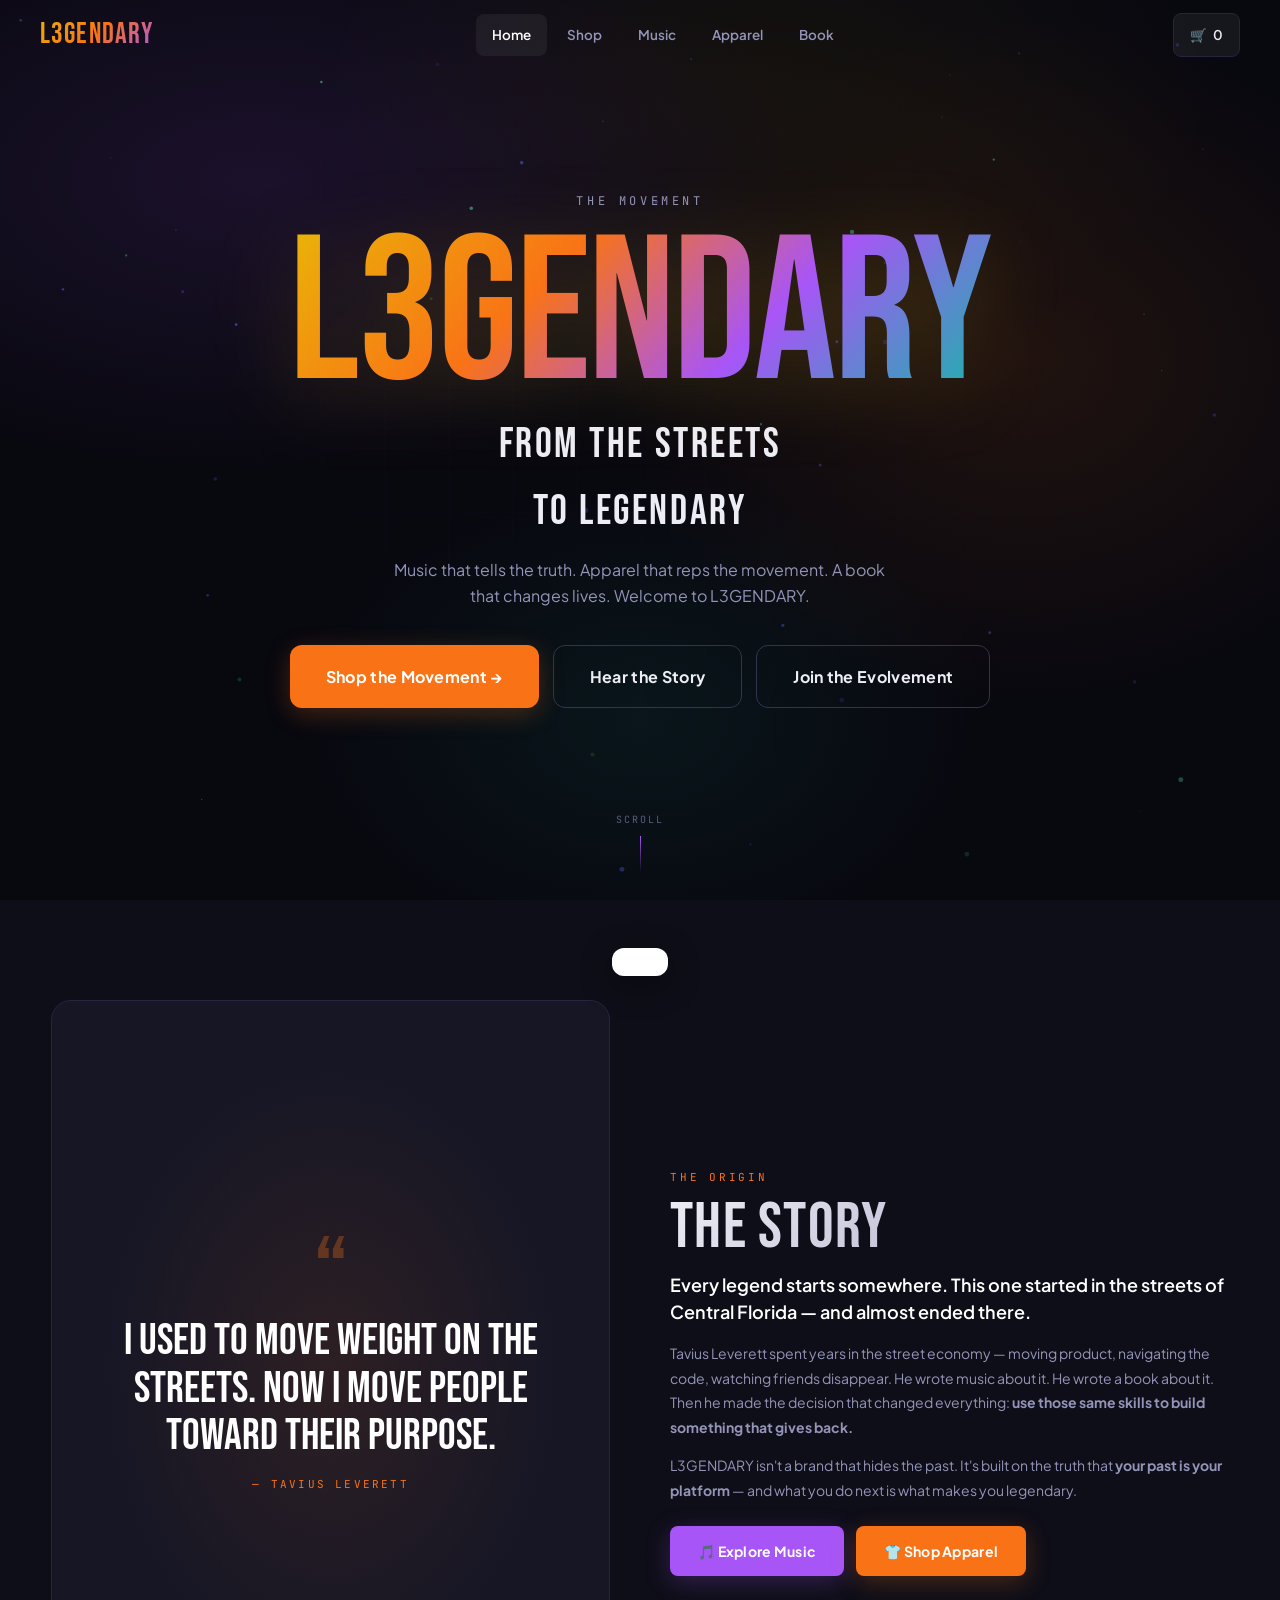
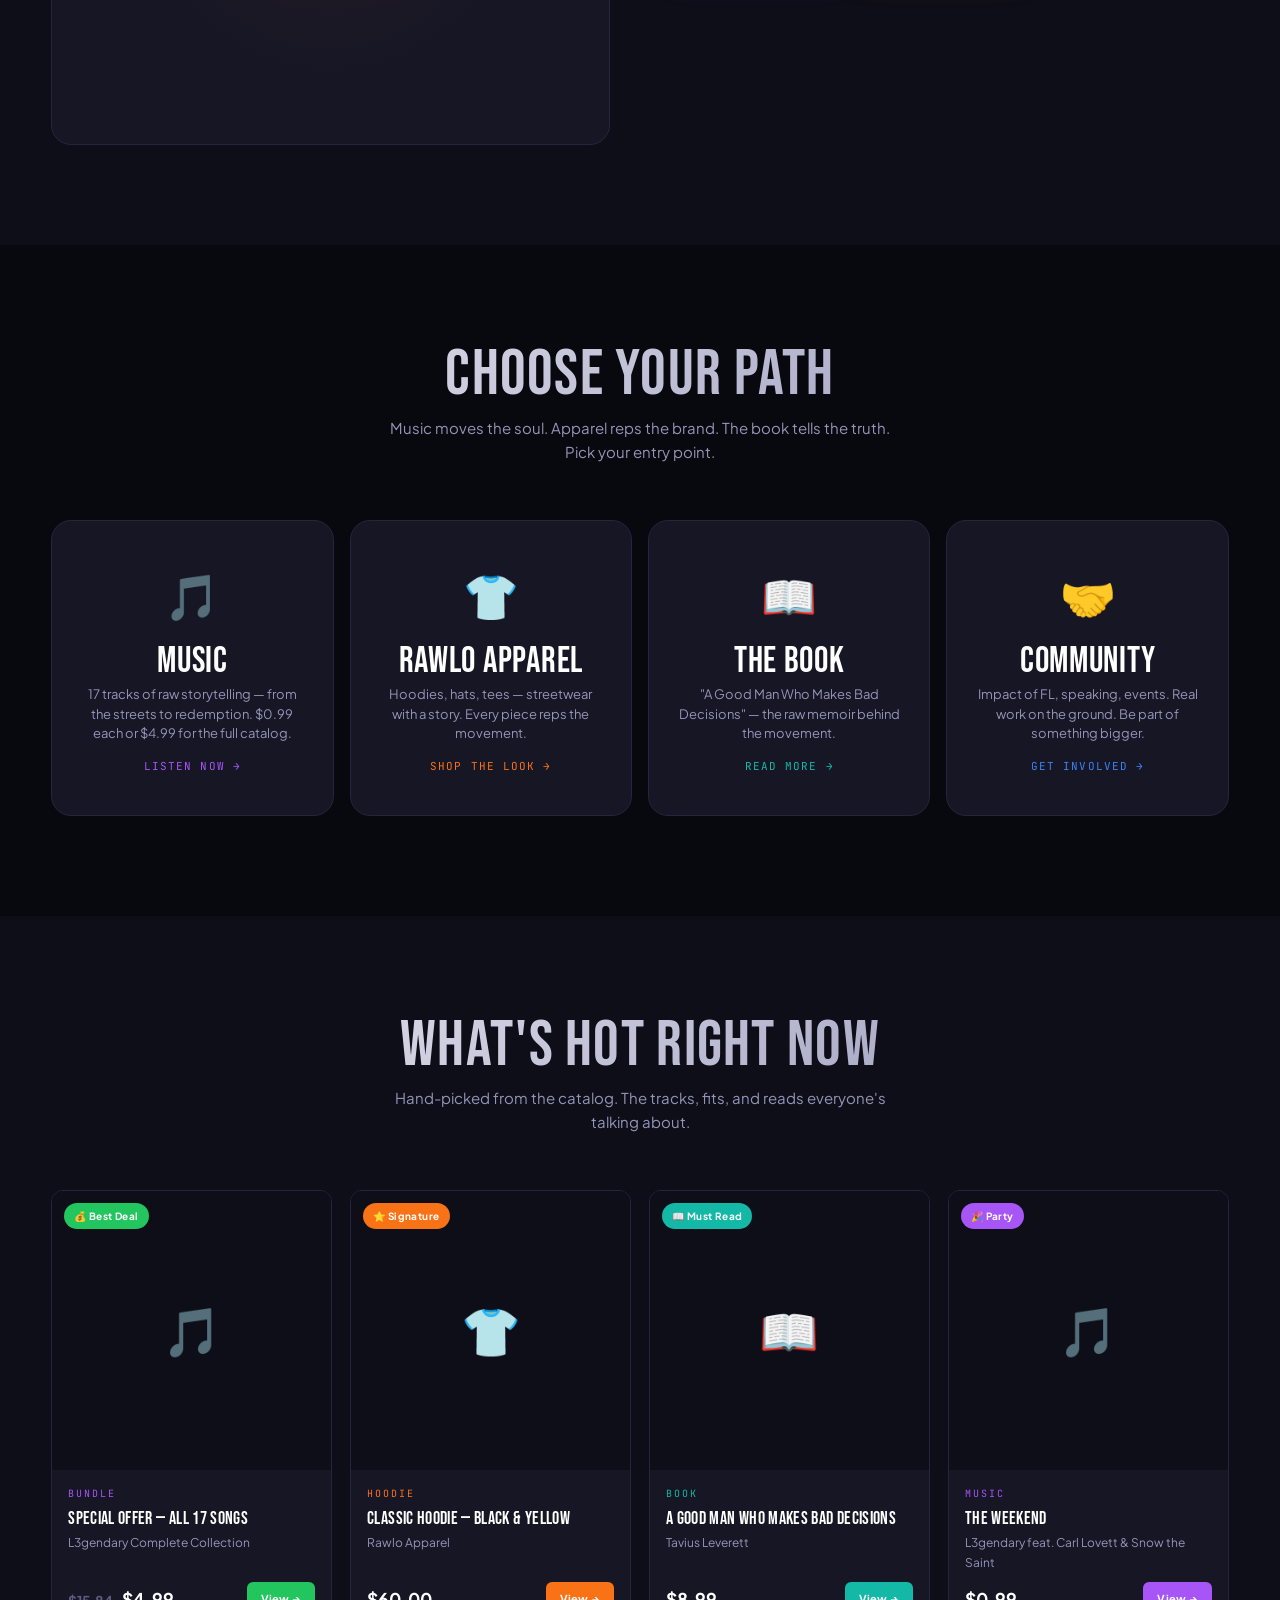
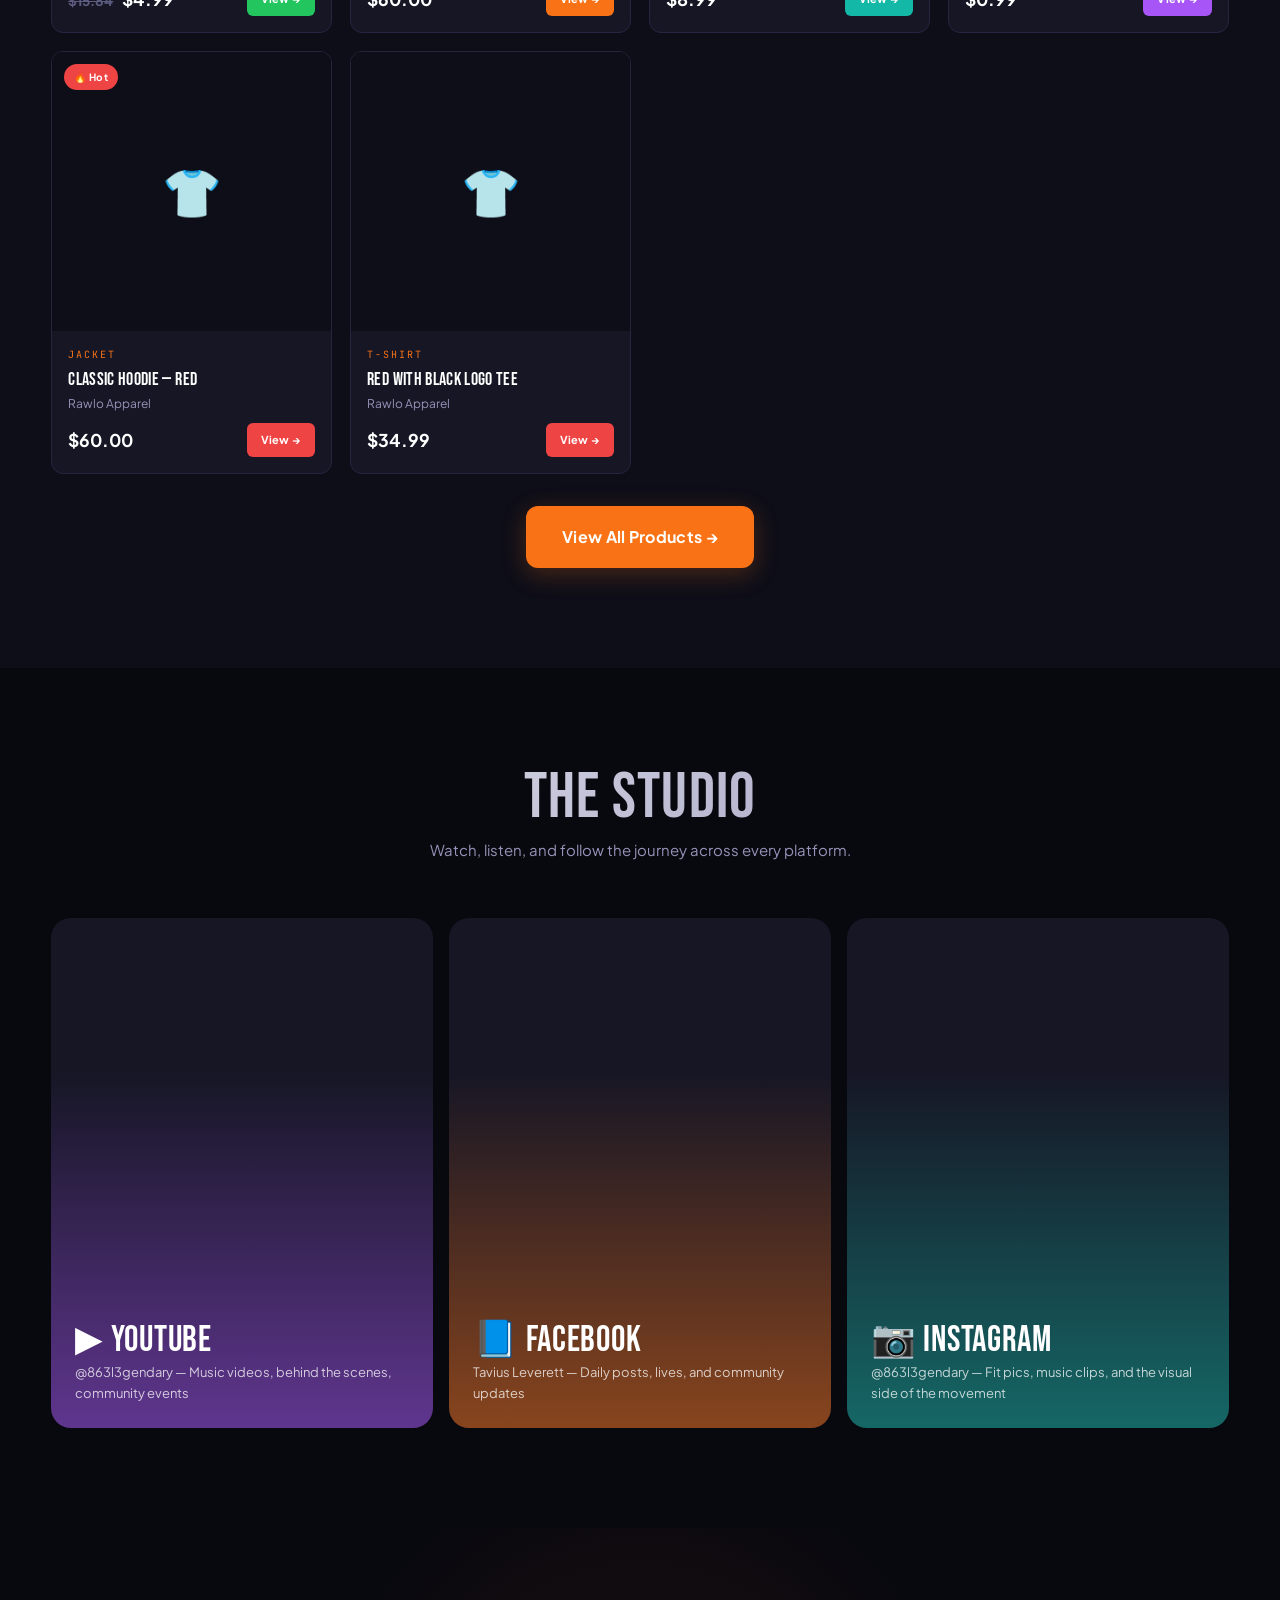
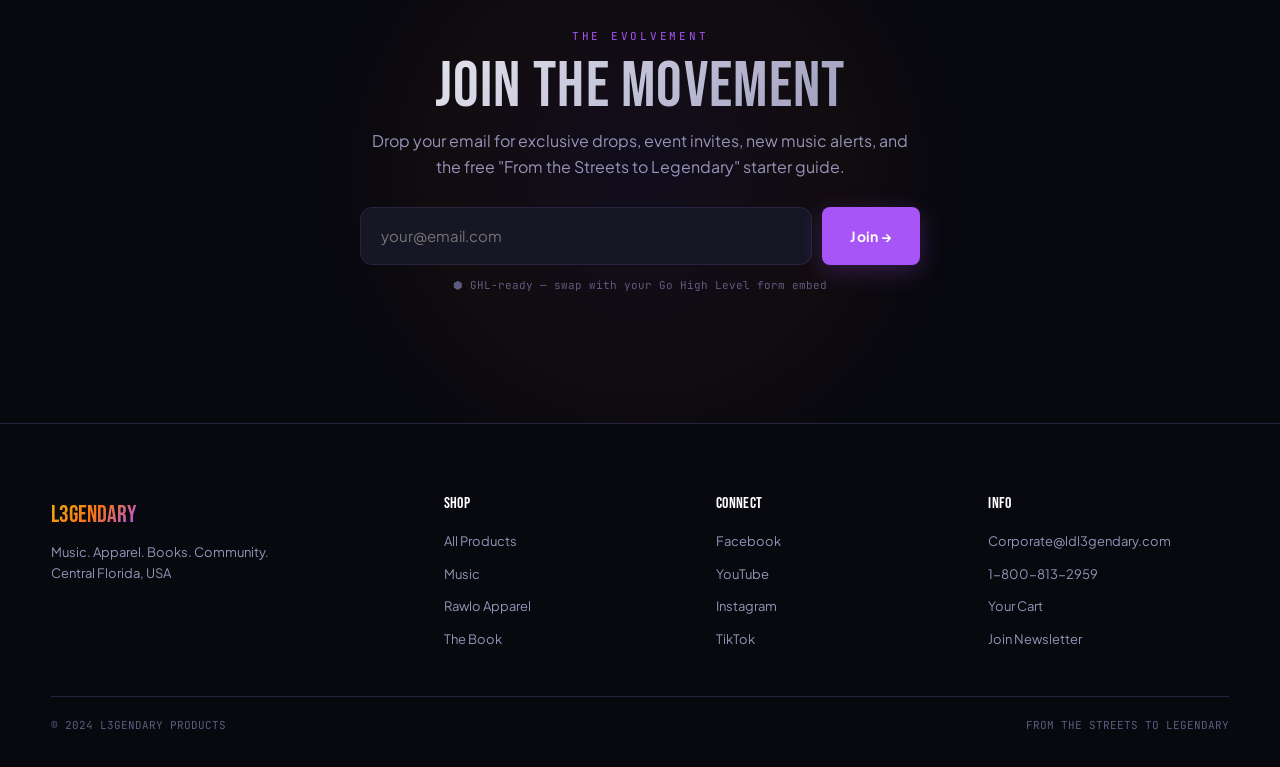
==== commit fbf6e18b: "feat: Complete rebuild — vibrant multi-page site with full shop, cart & checkout - 5 pages: Landing " ====
--- a/index.html
+++ b/index.html
@@ -4,1203 +4,317 @@
 <meta charset="UTF-8">
 <meta name="viewport" content="width=device-width, initial-scale=1.0">
 <title>L3GENDARY — From the Streets to Legendary | Music, Apparel, Books</title>
-<meta name="description" content="L3GENDARY is more than a brand — it's a movement. Music, Rawlo Apparel, books, and community. Founded by Tavius Leverett. Join the evolvement.">
-
-<!-- Open Graph -->
+<meta name="description" content="Music. Apparel. Books. Community. Join the evolvement at L3GENDARY.">
 <meta property="og:title" content="L3GENDARY — From the Streets to Legendary">
 <meta property="og:description" content="Music. Apparel. Books. Community. Join the evolvement.">
 <meta property="og:image" content="https://www.ldl3gendary.com/wp-content/uploads/2024/05/legendary-master-300x300.jpg">
-<meta property="og:type" content="website">
-
-<!-- JSON-LD -->
-<script type="application/ld+json">
-{
-  "@context": "https://schema.org",
-  "@type": "Brand",
-  "name": "L3GENDARY",
-  "description": "Lifestyle brand encompassing music, apparel, books, and community empowerment.",
-  "url": "https://www.ldl3gendary.com",
-  "logo": "https://www.ldl3gendary.com/wp-content/uploads/2024/05/legendary-master-300x300.jpg",
-  "founder": { "@type": "Person", "name": "Tavius Leverett" },
-  "sameAs": [
-    "https://www.facebook.com/tavius.leverett",
-    "https://www.youtube.com/@863l3gendary",
-    "https://www.instagram.com/863l3gendary",
-    "https://www.tiktok.com/@863l3gendary"
-  ]
-}
-</script>
-
-<link rel="icon" href="data:image/svg+xml,%3Csvg xmlns='http://www.w3.org/2000/svg' viewBox='0 0 96 96'%3E%3Cdefs%3E%3ClinearGradient id='g' x1='0' y1='0' x2='1' y2='1'%3E%3Cstop offset='0%25' stop-color='%23C8A44E'/%3E%3Cstop offset='100%25' stop-color='%23F0D68A'/%3E%3C/linearGradient%3E%3C/defs%3E%3Crect width='96' height='96' rx='20' fill='%2308080A'/%3E%3Cpath d='M28 72 L48 28 L68 72Z' fill='none' stroke='url(%23g)' stroke-width='5' stroke-linejoin='round'/%3E%3Ctext x='48' y='84' text-anchor='middle' font-family='Arial Black' font-weight='900' font-size='18' fill='url(%23g)'%3EL3%3C/text%3E%3C/svg%3E">
-<link rel="preconnect" href="https://fonts.googleapis.com">
-<link rel="preconnect" href="https://fonts.gstatic.com" crossorigin>
-<link href="https://fonts.googleapis.com/css2?family=Bebas+Neue&family=Inter:wght@300;400;500;600;700;800;900&family=JetBrains+Mono:wght@400;500&display=swap" rel="stylesheet">
-<script src="https://cdn.jsdelivr.net/npm/@studio-freight/lenis@1.0.42/dist/lenis.min.js"></script>
-
-<style>
-/* ============================================================
-   L3GENDARY — Cinematic Scroll-Film
-   "From the Streets to Legendary"
-   Brand: Raw luxury. Street-born. Aspirational.
-   ============================================================ */
-
-/* ---------- TOKENS ---------- */
-:root {
-  --obsidian: #08080A;
-  --obsidian-2: #0E0E12;
-  --obsidian-3: #141419;
-  --gold: #C8A44E;
-  --gold-deep: #8B6918;
-  --gold-bright: #F0D68A;
-  --gold-pale: #FBF3D5;
-  --crimson: #9B1B1A;
-  --crimson-bright: #C53030;
-  --white: #F8F6F0;
-  --warm-gray: #A8A49A;
-  --muted: #6B6760;
-  --line: #262620;
-  --line-light: #3A3832;
-
-  --display: 'Bebas Neue', 'Arial Narrow', sans-serif;
-  --body: 'Inter', system-ui, -apple-system, sans-serif;
-  --mono: 'JetBrains Mono', 'SFMono-Regular', monospace;
-
-  --gold-grad: linear-gradient(175deg, #F0D68A 0%, #C8A44E 35%, #8B6918 70%, #C8A44E 100%);
-  --gold-grad-subtle: linear-gradient(175deg, rgba(240,214,138,0.3) 0%, rgba(200,164,78,0.15) 50%, rgba(139,105,24,0.05) 100%);
-}
-
-* { margin: 0; padding: 0; box-sizing: border-box; }
-html { scroll-behavior: auto; overflow-x: hidden; }
-html.lenis { height: auto; }
-.lenis.lenis-smooth { scroll-behavior: auto; }
-.lenis.lenis-smooth [data-lenis-prevent] { overscroll-behavior: contain; }
-.lenis.lenis-stopped { overflow: hidden; }
-.lenis.lenis-scrolling iframe { pointer-events: none; }
-
-body {
-  font-family: var(--body);
-  color: var(--white);
-  background: var(--obsidian);
-  font-size: 16px;
-  line-height: 1.6;
-  overflow-x: hidden;
-  -webkit-font-smoothing: antialiased;
-}
-
-h1, h2, h3, .display { font-family: var(--display); font-weight: 400; line-height: 0.92; text-transform: uppercase; letter-spacing: 0.015em; }
-img, svg { max-width: 100%; display: block; }
-a { color: inherit; text-decoration: none; }
-button { font: inherit; cursor: pointer; border: 0; }
-::selection { background: var(--gold); color: var(--obsidian); }
-:focus-visible { outline: 2px solid var(--gold); outline-offset: 3px; border-radius: 2px; }
-
-/* ---------- UTILITY ---------- */
-.wrap { width: min(1240px, 90vw); margin: 0 auto; }
-.eyebrow {
-  font-family: var(--mono); font-size: 11px; letter-spacing: 0.28em; text-transform: uppercase;
-  color: var(--gold); display: flex; align-items: center; gap: 14px;
-}
-.eyebrow::before { content: ''; width: 32px; height: 1px; background: var(--gold); }
-.section-pad { padding: clamp(80px, 12vw, 140px) 0; }
-
-/* ---------- BUTTONS ---------- */
-.btn {
-  display: inline-flex; align-items: center; justify-content: center; gap: 10px;
-  font-family: var(--body); font-weight: 700; font-size: 14px; letter-spacing: 0.04em;
-  padding: 16px 30px; border-radius: 4px; min-height: 52px;
-  transition: transform 0.25s, box-shadow 0.25s, background 0.25s, filter 0.25s;
-}
-.btn-gold { background: var(--gold-grad); color: #151004; box-shadow: 0 6px 24px rgba(200,164,78,0.32); }
-.btn-gold:hover { transform: translateY(-2px); box-shadow: 0 12px 36px rgba(200,164,78,0.48); filter: brightness(1.06); }
-.btn-ghost { background: transparent; color: var(--white); border: 1.5px solid var(--line-light); }
-.btn-ghost:hover { border-color: var(--gold); color: var(--gold-bright); background: rgba(200,164,78,0.06); transform: translateY(-2px); }
-.btn-crimson { background: var(--crimson); color: #fff; box-shadow: 0 6px 20px rgba(155,27,26,0.35); }
-.btn-crimson:hover { background: var(--crimson-bright); transform: translateY(-2px); box-shadow: 0 10px 28px rgba(155,27,26,0.5); }
-.btn-white { background: var(--white); color: var(--obsidian); }
-.btn-white:hover { transform: translateY(-2px); box-shadow: 0 8px 24px rgba(248,246,240,0.2); }
-
-/* ---------- HEADER ---------- */
-.site-head {
-  position: fixed; inset: 0 0 auto 0; z-index: 100;
-  display: flex; align-items: center; justify-content: space-between;
-  padding: 14px clamp(18px, 4vw, 44px);
-  transition: background 0.4s, border-color 0.4s;
-  background: linear-gradient(180deg, rgba(8,8,10,0.94), rgba(8,8,10,0));
-  border-bottom: 1px solid transparent;
-}
-.site-head.scrolled { background: rgba(8,8,10,0.96); border-bottom-color: var(--line); backdrop-filter: blur(14px); -webkit-backdrop-filter: blur(14px); }
-.brand-mark { display: flex; align-items: center; gap: 12px; }
-.crown-icon { width: 42px; height: 42px; flex: none; }
-.brand-name { font-family: var(--display); font-size: 1.6rem; letter-spacing: 0.04em; line-height: 1; background: var(--gold-grad); -webkit-background-clip: text; background-clip: text; color: transparent; }
-.nav-links { display: flex; align-items: center; gap: 4px; }
-.nav-links a {
-  font-weight: 600; font-size: 0.84rem; color: rgba(248,246,240,0.78);
-  padding: 10px 14px; border-radius: 6px; min-height: 40px; display: inline-flex; align-items: center;
-  transition: color 0.2s, background 0.2s;
-}
-.nav-links a:hover { color: var(--gold-bright); background: rgba(200,164,78,0.1); }
-.head-cta { font-size: 0.84rem; padding: 10px 20px; min-height: 40px; }
-
-@media (max-width: 860px) {
-  .nav-links .nav-link { display: none; }
-  .brand-name { font-size: 1.3rem; }
-  .crown-icon { width: 34px; height: 34px; }
-  .head-cta { font-size: 0.78rem; padding: 8px 14px; min-height: 36px; }
-}
-
-/* ---------- MOBILE BOTTOM BAR ---------- */
-.mobile-bar {
-  position: fixed; left: 0; right: 0; bottom: 0; z-index: 110;
-  display: none; grid-template-columns: 1fr 1fr 1fr; gap: 1px;
-  background: var(--obsidian); transform: translateY(110%);
-  transition: transform 0.35s cubic-bezier(0.4, 0, 0.2, 1);
-  padding-bottom: env(safe-area-inset-bottom);
-  box-shadow: 0 -8px 28px rgba(0,0,0,0.5);
-}
-.mobile-bar.show { transform: translateY(0); }
-.mobile-bar a {
-  display: flex; align-items: center; justify-content: center; gap: 6px;
-  min-height: 52px; font-weight: 700; color: var(--white); font-size: 0.78rem;
-}
-.mobile-bar a svg { width: 16px; height: 16px; }
-.mobile-bar .m-music { background: var(--obsidian-2); }
-.mobile-bar .m-shop { background: var(--obsidian-2); }
-.mobile-bar .m-join { background: var(--gold-grad); color: #151004; }
-@media (max-width: 860px) { .mobile-bar { display: grid; } }
-
-/* ---------- CHAPTER READOUT ---------- */
-.chapter-readout {
-  position: fixed; left: clamp(16px, 3vw, 36px); bottom: 40px; z-index: 55;
-  font-family: var(--mono); font-size: 10.5px; letter-spacing: 0.16em;
-  color: var(--muted); display: flex; align-items: center; gap: 12px;
-  pointer-events: none; transition: opacity 0.35s;
-}
-.chapter-readout .ch-label { color: var(--gold); min-width: 90px; font-weight: 500; }
-.chapter-readout .ch-bar { width: 60px; height: 1.5px; background: rgba(200,164,78,0.2); overflow: hidden; border-radius: 2px; }
-.chapter-readout .ch-bar i { display: block; height: 100%; width: 0; background: var(--gold); transition: width 0.3s linear; }
-.chapter-readout.hide { opacity: 0; }
-@media (max-width: 700px) { .chapter-readout { display: none; } }
-
-/* ==================== SCENE 1 — HERO ==================== */
-.scene-hero {
-  position: relative; min-height: 100vh; display: flex; align-items: center; justify-content: center;
-  overflow: hidden; background: radial-gradient(140% 90% at 50% 0%, #1a1815 0%, #0d0c0a 40%, var(--obsidian) 68%);
-}
-.scene-hero::before {
-  content: ''; position: absolute; inset: 0;
-  background:
-    radial-gradient(ellipse at 30% 20%, rgba(200,164,78,0.07) 0%, transparent 55%),
-    radial-gradient(ellipse at 70% 80%, rgba(155,27,26,0.05) 0%, transparent 50%);
-  pointer-events: none; z-index: 1;
-}
-.scene-hero::after {
-  content: ''; position: absolute; bottom: 0; left: 0; right: 0;
-  height: 40%; background: linear-gradient(0deg, var(--obsidian), transparent);
-  pointer-events: none; z-index: 2;
-}
-
-/* Ambient grid */
-.hero-grid {
-  position: absolute; inset: 0; z-index: 0; opacity: 0.06;
-  background-image:
-    linear-gradient(rgba(200,164,78,0.3) 1px, transparent 1px),
-    linear-gradient(90deg, rgba(200,164,78,0.3) 1px, transparent 1px);
-  background-size: 60px 60px;
-  mask-image: radial-gradient(ellipse at 50% 40%, black 30%, transparent 70%);
-  -webkit-mask-image: radial-gradient(ellipse at 50% 40%, black 30%, transparent 70%);
-}
-
-/* Floating particles */
-.hero-particles { position: absolute; inset: 0; z-index: 0; pointer-events: none; }
-
-.hero-inner { position: relative; text-align: center; z-index: 3; padding: 0 5vw; max-width: 900px; }
-.hero-eyebrow { justify-content: center; margin-bottom: 24px; }
-
-.wordmark {
-  font-family: var(--display); font-weight: 400; font-size: clamp(72px, 15vw, 210px);
-  line-height: 0.84; letter-spacing: -0.01em; text-transform: uppercase;
-  background: var(--gold-grad); -webkit-background-clip: text; background-clip: text; color: transparent;
-  filter: drop-shadow(0 12px 40px rgba(200,164,78,0.22));
-}
-.wordmark .l3 { display: inline-block; }
-
-.tagline-stack { margin-top: 16px; }
-.tagline-main {
-  font-family: var(--display); font-weight: 400; font-size: clamp(22px, 3.5vw, 44px);
-  letter-spacing: 0.04em; color: var(--white); line-height: 1.1;
-}
-.tagline-sub {
-  font-family: var(--mono); font-size: clamp(11px, 1.3vw, 14px); letter-spacing: 0.4em;
-  color: var(--muted); margin-top: 10px; text-transform: uppercase;
-}
-
-.cta-cluster { display: flex; flex-wrap: wrap; gap: 14px; justify-content: center; margin-top: 40px; }
-
-.hero-scroll-hint {
-  position: absolute; bottom: 60px; left: 50%; transform: translateX(-50%); z-index: 3;
-  display: flex; flex-direction: column; align-items: center; gap: 8px;
-}
-.hero-scroll-hint span { font-family: var(--mono); font-size: 10px; letter-spacing: 0.25em; color: var(--muted); text-transform: uppercase; }
-.hero-scroll-hint .line { width: 1px; height: 40px; background: linear-gradient(180deg, var(--gold), transparent); animation: scrollPulse 2s ease-in-out infinite; }
-@keyframes scrollPulse { 0%, 100% { opacity: 0.4; transform: scaleY(0.6); transform-origin: top; } 50% { opacity: 1; transform: scaleY(1); transform-origin: top; } }
-
-/* ==================== SCENE 2 — THE STORY ==================== */
-.scene-story {
-  position: relative; padding: clamp(100px, 14vw, 160px) 0;
-  background: var(--obsidian-2);
-  overflow: hidden;
-}
-.scene-story::before {
-  content: ''; position: absolute; top: 0; left: 50%; transform: translateX(-50%);
-  width: 1px; height: 80px; background: linear-gradient(180deg, transparent, var(--gold), transparent);
-  opacity: 0.5;
-}
-.story-grid {
-  display: grid; grid-template-columns: 1fr 1fr; gap: clamp(40px, 8vw, 80px);
-  align-items: center;
-}
-.story-visual {
-  position: relative;
-  aspect-ratio: 3/4;
-  background: radial-gradient(ellipse at 50% 50%, rgba(200,164,78,0.08) 0%, transparent 60%);
-  border: 1px solid var(--line);
-  display: flex; align-items: center; justify-content: center;
-  overflow: hidden;
-}
-.story-visual-inner {
-  text-align: center; padding: 40px;
-}
-.story-visual-inner .quote-mark { font-family: var(--display); font-size: 120px; line-height: 0.5; color: var(--gold); opacity: 0.3; }
-.story-visual-inner .quote-text {
-  font-family: var(--display); font-size: clamp(28px, 3.5vw, 42px); line-height: 1.08;
-  color: var(--white); margin-top: 10px;
-}
-.story-visual-inner .quote-attrib { font-family: var(--mono); font-size: 11px; letter-spacing: 0.2em; color: var(--gold); margin-top: 16px; }
-.story-content h2 { font-size: clamp(40px, 6vw, 72px); margin-bottom: 8px; background: var(--gold-grad); -webkit-background-clip: text; background-clip: text; color: transparent; }
-.story-content .story-lead {
-  font-size: clamp(16px, 1.8vw, 20px); font-weight: 600; color: var(--white);
-  line-height: 1.5; margin-bottom: 24px;
-}
-.story-content p {
-  color: var(--warm-gray); line-height: 1.75; margin-bottom: 16px;
-  font-size: clamp(14px, 1.4vw, 16px);
-}
-.story-stats { display: grid; grid-template-columns: repeat(3, 1fr); gap: 20px; margin-top: 36px; }
-.stat-item { text-align: center; padding: 20px 12px; background: rgba(200,164,78,0.04); border: 1px solid var(--line); border-radius: 3px; }
-.stat-num { font-family: var(--display); font-size: clamp(36px, 5vw, 56px); background: var(--gold-grad); -webkit-background-clip: text; background-clip: text; color: transparent; line-height: 1; }
-.stat-label { font-family: var(--mono); font-size: 10px; letter-spacing: 0.2em; color: var(--muted); margin-top: 6px; text-transform: uppercase; }
-
-@media (max-width: 768px) {
-  .story-grid { grid-template-columns: 1fr; }
-  .story-visual { aspect-ratio: 1/1; }
-}
-
-/* ==================== SCENE 3 — CHOOSE YOUR PATH ==================== */
-.scene-paths {
-  position: relative; padding: clamp(80px, 10vw, 120px) 0;
-  background: var(--obsidian);
-}
-.section-header { text-align: center; margin-bottom: clamp(40px, 6vw, 64px); }
-.section-header h2 { font-size: clamp(40px, 7vw, 80px); background: var(--gold-grad); -webkit-background-clip: text; background-clip: text; color: transparent; }
-.section-header p { color: var(--warm-gray); font-size: clamp(14px, 1.5vw, 17px); max-width: 520px; margin: 12px auto 0; }
-
-.path-cards {
-  display: grid; grid-template-columns: repeat(4, 1fr); gap: 18px;
-}
-.path-card {
-  position: relative; background: var(--obsidian-2); border: 1px solid var(--line);
-  border-radius: 4px; padding: clamp(28px, 3.5vw, 40px) clamp(18px, 2.5vw, 28px);
-  cursor: pointer; transition: border-color 0.35s, transform 0.35s, box-shadow 0.35s;
-  overflow: hidden; text-align: center;
-}
-.path-card::before {
-  content: ''; position: absolute; inset: 0;
-  background: radial-gradient(ellipse at 50% 0%, rgba(200,164,78,0.06) 0%, transparent 70%);
-  opacity: 0; transition: opacity 0.35s;
-}
-.path-card:hover { border-color: var(--gold); transform: translateY(-4px); box-shadow: 0 16px 40px rgba(0,0,0,0.4); }
-.path-card:hover::before { opacity: 1; }
-.path-icon { width: 56px; height: 56px; margin: 0 auto 16px; }
-.path-card h3 { font-size: clamp(20px, 2.5vw, 28px); color: var(--white); margin-bottom: 6px; }
-.path-card p { font-size: 13px; color: var(--muted); line-height: 1.5; }
-.path-arrow { display: inline-flex; align-items: center; gap: 6px; margin-top: 16px; font-family: var(--mono); font-size: 11px; color: var(--gold); letter-spacing: 0.15em; transition: gap 0.3s; }
-.path-card:hover .path-arrow { gap: 10px; }
-
-@media (max-width: 860px) {
-  .path-cards { grid-template-columns: repeat(2, 1fr); }
-}
-@media (max-width: 480px) {
-  .path-cards { grid-template-columns: 1fr; }
-}
-
-/* ==================== SCENE 4 — MUSIC ==================== */
-.scene-music {
-  position: relative; padding: clamp(80px, 10vw, 120px) 0;
-  background: var(--obsidian-2);
-  overflow: hidden;
-}
-.scene-music::before {
-  content: ''; position: absolute; right: -200px; top: -100px;
-  width: 600px; height: 600px;
-  background: radial-gradient(circle, rgba(155,27,26,0.06) 0%, transparent 70%);
-  pointer-events: none;
-}
-.music-layout { display: grid; grid-template-columns: 1fr 1fr; gap: clamp(30px, 5vw, 50px); align-items: start; }
-.album-art {
-  position: relative; aspect-ratio: 1;
-  background: var(--obsidian-3); border: 1px solid var(--line);
-  display: flex; align-items: center; justify-content: center;
-  overflow: hidden;
-}
-.album-art img { width: 100%; height: 100%; object-fit: cover; }
-.album-art-placeholder {
-  text-align: center; color: var(--muted);
-}
-.album-art-placeholder svg { width: 80px; height: 80px; opacity: 0.3; margin: 0 auto 12px; }
-.track-list { list-style: none; }
-.track-item {
-  display: flex; align-items: center; gap: 14px; padding: 14px 0;
-  border-bottom: 1px solid var(--line); transition: background 0.2s;
-}
-.track-item:hover { background: rgba(200,164,78,0.03); }
-.track-num { font-family: var(--mono); font-size: 12px; color: var(--gold); min-width: 24px; }
-.track-info { flex: 1; min-width: 0; }
-.track-title { font-weight: 600; color: var(--white); font-size: 15px; white-space: nowrap; overflow: hidden; text-overflow: ellipsis; }
-.track-feat { font-size: 12px; color: var(--muted); margin-top: 2px; }
-.track-price { font-family: var(--mono); font-size: 13px; color: var(--gold); font-weight: 500; }
-.track-play { width: 36px; height: 36px; border-radius: 50%; border: 1.5px solid var(--line-light); background: transparent; color: var(--gold); display: flex; align-items: center; justify-content: center; transition: background 0.2s, border-color 0.2s; }
-.track-play:hover { background: rgba(200,164,78,0.12); border-color: var(--gold); }
-
-@media (max-width: 768px) {
-  .music-layout { grid-template-columns: 1fr; }
-}
-
-/* ==================== SCENE 5 — RAWL O APPAREL ==================== */
-.scene-apparel {
-  position: relative; padding: clamp(80px, 10vw, 120px) 0;
-  background: var(--obsidian);
-}
-.apparel-showcase { display: grid; grid-template-columns: 1.2fr 0.8fr; gap: clamp(30px, 5vw, 56px); align-items: center; }
-.apparel-hero-visual {
-  position: relative; aspect-ratio: 4/5;
-  background: radial-gradient(ellipse at 40% 50%, rgba(200,164,78,0.05) 0%, transparent 60%);
-  border: 1px solid var(--line); display: flex; align-items: center; justify-content: center;
-  overflow: hidden;
-}
-.apparel-hero-visual img { width: 100%; height: 100%; object-fit: cover; }
-.apparel-info h2 { font-size: clamp(40px, 6vw, 72px); background: var(--gold-grad); -webkit-background-clip: text; background-clip: text; color: transparent; }
-.apparel-info .brand-sub { font-family: var(--mono); font-size: 13px; letter-spacing: 0.25em; color: var(--gold); margin-bottom: 16px; }
-.apparel-info p { color: var(--warm-gray); line-height: 1.7; margin-bottom: 24px; }
-.apparel-products { display: grid; grid-template-columns: repeat(2, 1fr); gap: 14px; margin-bottom: 28px; }
-.ap-product {
-  background: var(--obsidian-2); border: 1px solid var(--line); padding: 14px;
-  border-radius: 3px; font-size: 13px; color: var(--white); font-weight: 500;
-  display: flex; align-items: center; gap: 10px;
-}
-.ap-color-dot { width: 14px; height: 14px; border-radius: 50%; flex: none; }
-@media (max-width: 768px) {
-  .apparel-showcase { grid-template-columns: 1fr; }
-  .apparel-hero-visual { aspect-ratio: 3/4; }
-}
-
-/* ==================== SCENE 6 — THE BOOK ==================== */
-.scene-book {
-  position: relative; padding: clamp(80px, 10vw, 120px) 0;
-  background: var(--obsidian-2);
-}
-.book-layout { display: grid; grid-template-columns: 1fr 1.2fr; gap: clamp(30px, 6vw, 64px); align-items: center; }
-.book-cover {
-  position: relative; aspect-ratio: 2/3; max-width: 340px; margin: 0 auto;
-  background: linear-gradient(145deg, #1a1a15 0%, #0d0c0a 50%, #1a1210 100%);
-  border: 1px solid var(--line); display: flex; align-items: center; justify-content: center;
-  box-shadow: 20px 20px 40px rgba(0,0,0,0.5);
-}
-.book-cover-inner { text-align: center; padding: 30px; }
-.book-cover-inner .bc-author { font-family: var(--mono); font-size: 10px; letter-spacing: 0.35em; color: var(--gold); }
-.book-cover-inner .bc-title { font-family: var(--display); font-size: clamp(28px, 3vw, 40px); color: var(--white); margin: 20px 0; line-height: 1.06; }
-.book-cover-inner .bc-line { width: 40px; height: 1px; background: var(--gold); margin: 0 auto; }
-.book-info h2 { font-size: clamp(36px, 5vw, 60px); background: var(--gold-grad); -webkit-background-clip: text; background-clip: text; color: transparent; }
-.book-info .book-blurb { color: var(--warm-gray); line-height: 1.75; margin: 16px 0 24px; font-size: clamp(14px, 1.4vw, 16px); }
-.book-meta { display: flex; gap: 24px; flex-wrap: wrap; margin-bottom: 28px; }
-.book-meta-item { display: flex; align-items: center; gap: 8px; font-family: var(--mono); font-size: 11px; color: var(--gold); letter-spacing: 0.1em; }
-@media (max-width: 768px) {
-  .book-layout { grid-template-columns: 1fr; }
-  .book-cover { max-width: 240px; }
-}
-
-/* ==================== SCENE 7 — PODCAST & MEDIA ==================== */
-.scene-media {
-  position: relative; padding: clamp(80px, 10vw, 120px) 0;
-  background: var(--obsidian);
-}
-.media-grid { display: grid; grid-template-columns: 1fr 1fr; gap: clamp(24px, 4vw, 40px); }
-.media-card {
-  background: var(--obsidian-2); border: 1px solid var(--line); border-radius: 4px;
-  padding: clamp(24px, 3vw, 36px); transition: border-color 0.3s;
-}
-.media-card:hover { border-color: var(--gold); }
-.media-card-header { display: flex; align-items: center; gap: 14px; margin-bottom: 20px; }
-.media-card-icon { width: 44px; height: 44px; }
-.media-card h3 { font-size: clamp(22px, 2.5vw, 30px); color: var(--white); }
-.media-card p { color: var(--warm-gray); font-size: 14px; margin-bottom: 16px; }
-.media-embed {
-  aspect-ratio: 16/9; background: var(--obsidian-3); border: 1px solid var(--line);
-  display: flex; align-items: center; justify-content: center;
-  color: var(--muted); font-family: var(--mono); font-size: 12px;
-}
-.social-pills { display: flex; flex-wrap: wrap; gap: 10px; margin-top: 16px; }
-.social-pill {
-  display: inline-flex; align-items: center; gap: 8px;
-  padding: 10px 16px; border: 1px solid var(--line-light); border-radius: 60px;
-  font-size: 13px; font-weight: 500; color: var(--warm-gray);
-  transition: border-color 0.25s, color 0.25s, background 0.25s;
-}
-.social-pill:hover { border-color: var(--gold); color: var(--gold-bright); background: rgba(200,164,78,0.06); }
-@media (max-width: 768px) {
-  .media-grid { grid-template-columns: 1fr; }
-}
-
-/* ==================== SCENE 8 — COMMUNITY / IMPACT ==================== */
-.scene-community {
-  position: relative; padding: clamp(80px, 10vw, 120px) 0;
-  background: var(--obsidian-2);
-}
-.community-bento { display: grid; grid-template-columns: 1fr 1fr 1fr; grid-template-rows: auto auto; gap: 16px; }
-.bento-card {
-  background: var(--obsidian-3); border: 1px solid var(--line); border-radius: 4px;
-  padding: clamp(20px, 2.5vw, 32px); transition: border-color 0.3s;
-}
-.bento-card:hover { border-color: var(--gold); }
-.bento-card.wide { grid-column: span 2; }
-.bento-card.tall { grid-row: span 2; display: flex; flex-direction: column; justify-content: center; }
-.bento-card h3 { font-size: clamp(20px, 2.2vw, 28px); color: var(--white); margin-bottom: 8px; }
-.bento-card p { font-size: 13px; color: var(--muted); line-height: 1.55; }
-.bento-icon { font-size: 28px; margin-bottom: 12px; }
-@media (max-width: 768px) {
-  .community-bento { grid-template-columns: 1fr 1fr; }
-  .bento-card.wide { grid-column: span 2; }
-  .bento-card.tall { grid-row: span 1; }
-}
-@media (max-width: 480px) {
-  .community-bento { grid-template-columns: 1fr; }
-  .bento-card.wide { grid-column: span 1; }
-}
-
-/* ==================== SCENE 9 — JOIN THE EVOLVEMENT (CTA) ==================== */
-.scene-join {
-  position: relative; padding: clamp(80px, 12vw, 140px) 0;
-  background: var(--obsidian);
-  text-align: center;
-  overflow: hidden;
-}
-.scene-join::before {
-  content: ''; position: absolute; top: 50%; left: 50%; transform: translate(-50%, -50%);
-  width: 800px; height: 800px;
-  background: radial-gradient(circle, rgba(200,164,78,0.05) 0%, transparent 60%);
-  pointer-events: none;
-}
-.join-inner { position: relative; z-index: 1; max-width: 600px; margin: 0 auto; }
-.join-inner h2 { font-size: clamp(40px, 7vw, 72px); background: var(--gold-grad); -webkit-background-clip: text; background-clip: text; color: transparent; }
-.join-inner p { color: var(--warm-gray); margin: 16px 0 36px; font-size: clamp(14px, 1.4vw, 16px); }
-
-/* GHL Form Slot */
-.ghl-form-slot {
-  background: var(--obsidian-2); border: 2px dashed var(--line-light); border-radius: 6px;
-  padding: 28px; margin-top: 20px; position: relative;
-}
-.ghl-form-slot::before {
-  content: '⬢ GHL EMBED SLOT — Replace with Go High Level form embed code';
-  font-family: var(--mono); font-size: 11px; color: var(--gold); letter-spacing: 0.1em;
-  display: block; text-align: center; margin-bottom: 16px;
-}
-.ghl-demo-form { display: flex; flex-direction: column; gap: 12px; }
-.ghl-demo-row { display: flex; gap: 12px; }
-.ghl-input {
-  flex: 1; background: var(--obsidian-3); border: 1px solid var(--line);
-  padding: 14px 16px; border-radius: 3px; color: var(--white); font-family: var(--body); font-size: 14px;
-  transition: border-color 0.25s;
-}
-.ghl-input:focus { outline: none; border-color: var(--gold); }
-.ghl-input::placeholder { color: var(--muted); }
-@media (max-width: 480px) {
-  .ghl-demo-row { flex-direction: column; }
-}
-
-/* ==================== FOOTER ==================== */
-.site-foot {
-  padding: clamp(48px, 6vw, 72px) 0 40px;
-  background: var(--obsidian); border-top: 1px solid var(--line);
-}
-.foot-grid { display: grid; grid-template-columns: 1.5fr 1fr 1fr 1fr; gap: 32px; }
-.foot-brand .brand-mark-foot { display: flex; align-items: center; gap: 10px; margin-bottom: 12px; }
-.foot-brand p { font-size: 13px; color: var(--muted); line-height: 1.6; }
-.foot-col h4 { font-family: var(--display); font-size: 18px; color: var(--white); margin-bottom: 16px; letter-spacing: 0.04em; }
-.foot-col a { display: block; font-size: 13px; color: var(--muted); padding: 6px 0; transition: color 0.2s; }
-.foot-col a:hover { color: var(--gold-bright); }
-.foot-bottom {
-  margin-top: 40px; padding-top: 24px; border-top: 1px solid var(--line);
-  display: flex; justify-content: space-between; align-items: center;
-  font-size: 12px; color: var(--muted); font-family: var(--mono);
-}
-@media (max-width: 768px) {
-  .foot-grid { grid-template-columns: 1fr 1fr; }
-}
-@media (max-width: 480px) {
-  .foot-grid { grid-template-columns: 1fr; }
-  .foot-bottom { flex-direction: column; gap: 8px; text-align: center; }
-}
-
-/* ---------- REDUCED MOTION ---------- */
-@media (prefers-reduced-motion: reduce) {
-  *, *::before, *::after { animation-duration: 0.01ms !important; animation-iteration-count: 1 !important; transition-duration: 0.01ms !important; }
-  .hero-scroll-hint { display: none; }
-}
-</style>
+<link rel="icon" href="data:image/svg+xml,%3Csvg xmlns='http://www.w3.org/2000/svg' viewBox='0 0 64 64'%3E%3Cdefs%3E%3ClinearGradient id='g' x1='0' y1='0' x2='1' y2='1'%3E%3Cstop offset='0%25' stop-color='%23EAB308'/%3E%3Cstop offset='50%25' stop-color='%23F97316'/%3E%3Cstop offset='100%25' stop-color='%23A855F7'/%3E%3C/linearGradient%3E%3C/defs%3E%3Crect width='64' height='64' rx='14' fill='%2308080F'/%3E%3Cpath d='M18 48 L32 16 L46 48Z' fill='none' stroke='url(%23g)' stroke-width='3' stroke-linejoin='round'/%3E%3C/svg%3E">
+<link rel="stylesheet" href="css/main.css">
 </head>
 <body>
 
-<!-- ========== HEADER ========== -->
+<!-- HEADER -->
 <header class="site-head" id="site-head">
-  <a href="#" class="brand-mark">
-    <svg class="crown-icon" viewBox="0 0 48 48" fill="none">
-      <defs><linearGradient id="hg" x1="0" y1="0" x2="1" y2="1"><stop offset="0%" stop-color="#F0D68A"/><stop offset="50%" stop-color="#C8A44E"/><stop offset="100%" stop-color="#8B6918"/></linearGradient></defs>
-      <path d="M8 36 L24 8 L40 36Z" fill="none" stroke="url(#hg)" stroke-width="2.5" stroke-linejoin="round"/>
-      <rect x="19" y="34" width="10" height="4" rx="1" fill="url(#hg)" opacity="0.6"/>
-      <circle cx="14" cy="28" r="2.5" fill="url(#hg)" opacity="0.5"/>
-      <circle cx="24" cy="20" r="2.5" fill="url(#hg)" opacity="0.7"/>
-      <circle cx="34" cy="28" r="2.5" fill="url(#hg)" opacity="0.5"/>
-    </svg>
-    <span class="brand-name">L3GENDARY</span>
-  </a>
-  <nav class="nav-links">
-    <a href="#story" class="nav-link">Story</a>
-    <a href="#paths" class="nav-link">Explore</a>
-    <a href="#music" class="nav-link">Music</a>
-    <a href="#apparel" class="nav-link">Apparel</a>
-    <a href="#book" class="nav-link">Book</a>
-    <a href="#join" class="head-cta btn btn-gold">Join Now</a>
+  <a href="index.html" class="head-brand"><span>L3GENDARY</span></a>
+  <nav class="head-nav">
+    <a href="index.html" class="nav-link active">Home</a>
+    <a href="shop.html" class="nav-link">Shop</a>
+    <a href="shop.html?category=music" class="nav-link">Music</a>
+    <a href="shop.html?category=apparel" class="nav-link">Apparel</a>
+    <a href="shop.html?category=book" class="nav-link">Book</a>
   </nav>
+  <div style="display:flex;align-items:center;gap:12px">
+    <button class="head-cart-btn" data-cart-toggle>
+      🛒 <span id="cart-count">0</span>
+      <span class="cart-badge" id="cart-badge" style="display:none">0</span>
+    </button>
+    <button class="hamburger" id="hamburger" aria-label="Menu"><span></span><span></span><span></span></button>
+  </div>
 </header>
 
-<!-- ========== MOBILE BAR ========== -->
-<nav class="mobile-bar" id="mobile-bar">
-  <a href="#music" class="m-music">
-    <svg viewBox="0 0 24 24" fill="none" stroke="currentColor" stroke-width="2"><circle cx="5" cy="17" r="3"/><circle cx="17" cy="9" r="3"/><line x1="8" y1="17" x2="18" y2="9"/></svg>
-    Music
-  </a>
-  <a href="#apparel" class="m-shop">
-    <svg viewBox="0 0 24 24" fill="none" stroke="currentColor" stroke-width="2"><rect x="1" y="3" width="22" height="18" rx="2"/><line x1="9" y1="3" x2="9" y2="21"/></svg>
-    Shop
-  </a>
-  <a href="#join" class="m-join">
-    <svg viewBox="0 0 24 24" fill="none" stroke="currentColor" stroke-width="2"><circle cx="12" cy="12" r="10"/><line x1="12" y1="8" x2="12" y2="16"/><line x1="8" y1="12" x2="16" y2="12"/></svg>
-    Join
-  </a>
+<!-- MOBILE NAV -->
+<nav class="mobile-nav" id="mobile-nav">
+  <a href="index.html" onclick="document.getElementById('mobile-nav').classList.remove('open')">Home</a>
+  <a href="shop.html" onclick="document.getElementById('mobile-nav').classList.remove('open')">Shop All</a>
+  <a href="shop.html?category=music" onclick="document.getElementById('mobile-nav').classList.remove('open')">Music</a>
+  <a href="shop.html?category=apparel" onclick="document.getElementById('mobile-nav').classList.remove('open')">Apparel</a>
+  <a href="shop.html?category=book" onclick="document.getElementById('mobile-nav').classList.remove('open')">Book</a>
+  <a href="cart.html" onclick="document.getElementById('mobile-nav').classList.remove('open')">Cart</a>
 </nav>
 
-<!-- ========== CHAPTER READOUT ========== -->
-<div class="chapter-readout hide" id="chapter-readout">
-  <span class="ch-label">CH 01 / 09</span>
-  <span class="ch-bar"><i></i></span>
-</div>
-
-<!-- ================================================================ -->
-<!-- SCENE 1 — HERO -->
-<!-- ================================================================ -->
-<section class="scene-hero" id="hero">
-  <div class="hero-grid"></div>
-  <canvas class="hero-particles" id="hero-particles"></canvas>
+<!-- CART DRAWER -->
+<div class="cart-overlay" id="cart-overlay"></div>
+<aside class="cart-drawer" id="cart-drawer">
+  <div class="cart-drawer-head">
+    Your Cart (<span id="drawer-count">0</span>)
+    <button class="cart-drawer-close" id="cart-drawer-close">&times;</button>
+  </div>
+  <div class="cart-drawer-inner" id="mini-cart"></div>
+  <div class="cart-drawer-foot"></div>
+</aside>
+
+<!-- ═══════════════ HERO ═══════════════ -->
+<section class="hero" id="hero">
+  <div class="hero-bg"></div>
+  <div class="hero-grid-bg"></div>
+  <canvas class="particles" id="hero-particles"></canvas>
   <div class="hero-inner">
-    <div class="hero-eyebrow eyebrow">THE MOVEMENT BEGINS</div>
-    <h1 class="wordmark">L3GENDARY</h1>
-    <div class="tagline-stack">
-      <div class="tagline-main">FROM THE STREETS<br>TO LEGENDARY</div>
-      <div class="tagline-sub">Music · Apparel · Books · Community</div>
-    </div>
-    <div class="cta-cluster">
-      <a href="#paths" class="btn btn-gold">Choose Your Path</a>
-      <a href="#story" class="btn btn-ghost">Hear the Story</a>
-      <a href="#join" class="btn btn-crimson">Join the Evolvement</a>
-    </div>
-  </div>
-  <div class="hero-scroll-hint">
-    <span>Scroll</span>
-    <div class="line"></div>
-  </div>
-</section>
-
-<!-- ================================================================ -->
-<!-- SCENE 2 — THE STORY -->
-<!-- ================================================================ -->
-<section class="scene-story" id="story">
+    <div class="hero-eyebrow">THE MOVEMENT</div>
+    <h1 class="hero-wordmark">L3GENDARY</h1>
+    <div class="hero-tagline">FROM THE STREETS<br>TO LEGENDARY</div>
+    <p class="hero-sub">Music that tells the truth. Apparel that reps the movement. A book that changes lives. Welcome to L3GENDARY.</p>
+    <div class="hero-ctas">
+      <a href="shop.html" class="btn btn-accent btn-lg">Shop the Movement →</a>
+      <a href="#story" class="btn btn-ghost btn-lg">Hear the Story</a>
+      <a href="#newsletter" class="btn btn-ghost btn-lg">Join the Evolvement</a>
+    </div>
+  </div>
+  <div class="hero-scroll"><span>SCROLL</span><div class="hero-scroll-line"></div></div>
+</section>
+
+<!-- ═══════════════ STORY ═══════════════ -->
+<section class="section-pad" id="story">
   <div class="wrap">
     <div class="story-grid">
-      <div class="story-visual">
+      <div class="story-visual fade-up">
+        <div style="position:absolute;inset:0;background:radial-gradient(ellipse at 50% 50%,rgba(249,115,22,0.1),transparent 60%)"></div>
         <div class="story-visual-inner">
-          <div class="quote-mark">&ldquo;</div>
-          <div class="quote-text">I used to move weight on the streets. Now I move people toward their purpose.</div>
-          <div class="quote-attrib">— TAVIUS LEVERETT</div>
+          <div style="font-family:var(--font-display);font-size:100px;line-height:0.5;color:var(--apparel);opacity:0.3;margin-bottom:16px">&ldquo;</div>
+          <div class="quote">I used to move weight on the streets. Now I move people toward their purpose.</div>
+          <div class="attrib">— TAVIUS LEVERETT</div>
         </div>
       </div>
-      <div class="story-content">
-        <div class="eyebrow">CHAPTER 01</div>
-        <h2>The Origin</h2>
-        <div class="story-lead">Every legend starts somewhere. This one started in the streets of Central Florida — and almost ended there too.</div>
-        <p>Tavius Leverett knows both sides of the line. He spent years in the street economy — moving product, navigating the code, watching friends disappear into the system or the ground. He wrote music about it. He wrote a book about it. And then he made a decision that changed everything: <strong>use those same skills to build something that gives back.</strong></p>
-        <p>L3GENDARY isn't a brand that pretends the past didn't happen. It's a brand built on the truth that <strong>your past is your platform</strong> — and what you do next is what makes you legendary.</p>
-        <div class="story-stats">
-          <div class="stat-item"><div class="stat-num">17+</div><div class="stat-label">Music Tracks</div></div>
-          <div class="stat-item"><div class="stat-num">11+</div><div class="stat-label">Apparel Pieces</div></div>
-          <div class="stat-item"><div class="stat-num">1</div><div class="stat-label">Published Book</div></div>
+      <div class="story-text fade-up">
+        <div style="font-family:var(--font-mono);font-size:11px;letter-spacing:0.25em;color:var(--apparel);margin-bottom:12px">THE ORIGIN</div>
+        <h2 style="background:linear-gradient(135deg,var(--text),var(--text-muted));-webkit-background-clip:text;background-clip:text;color:transparent">The Story</h2>
+        <div class="lead">Every legend starts somewhere. This one started in the streets of Central Florida — and almost ended there.</div>
+        <p>Tavius Leverett spent years in the street economy — moving product, navigating the code, watching friends disappear. He wrote music about it. He wrote a book about it. Then he made the decision that changed everything: <strong>use those same skills to build something that gives back.</strong></p>
+        <p>L3GENDARY isn't a brand that hides the past. It's built on the truth that <strong>your past is your platform</strong> — and what you do next is what makes you legendary.</p>
+        <div style="display:flex;gap:12px;flex-wrap:wrap;margin-top:24px">
+          <a href="shop.html?category=music" class="btn btn-music">🎵 Explore Music</a>
+          <a href="shop.html?category=apparel" class="btn btn-apparel">👕 Shop Apparel</a>
         </div>
       </div>
     </div>
   </div>
 </section>
 
-<!-- ================================================================ -->
-<!-- SCENE 3 — CHOOSE YOUR PATH -->
-<!-- ================================================================ -->
-<section class="scene-paths" id="paths">
-  <div class="wrap">
-    <div class="section-header">
-      <div class="eyebrow" style="justify-content:center">WHERE YOU HEADED?</div>
+<!-- ═══════════════ CATEGORIES ═══════════════ -->
+<section class="section-pad" style="background:var(--bg-deep)" id="explore">
+  <div class="wrap">
+    <div class="section-head fade-up">
       <h2>Choose Your Path</h2>
-      <p>Music moves the soul. Apparel reps the brand. The book tells the truth. Pick where you want to start — or take all three.</p>
-    </div>
-    <div class="path-cards">
-      <a href="#music" class="path-card">
-        <div class="path-icon">
-          <svg viewBox="0 0 56 56" fill="none"><circle cx="28" cy="28" r="26" stroke="#C8A44E" stroke-width="1.5" opacity="0.4"/><circle cx="28" cy="28" r="18" fill="none" stroke="#C8A44E" stroke-width="1" opacity="0.3" stroke-dasharray="3 3"/><circle cx="20" cy="22" r="5" fill="#C8A44E" opacity="0.8"/><circle cx="38" cy="22" r="2" fill="#C8A44E" opacity="0.5"/><line x1="26" y1="20" x2="36" y2="20" stroke="#C8A44E" stroke-width="1.5" opacity="0.5"/></svg>
-        </div>
+      <p>Music moves the soul. Apparel reps the brand. The book tells the truth. Pick your entry point.</p>
+    </div>
+    <div class="cat-cards">
+      <a href="shop.html?category=music" class="cat-card music fade-up">
+        <div class="cat-icon">🎵</div>
         <h3>Music</h3>
-        <p>17 tracks of raw storytelling from the streets to redemption.</p>
-        <span class="path-arrow">LISTEN NOW →</span>
-      </a>
-      <a href="#apparel" class="path-card">
-        <div class="path-icon">
-          <svg viewBox="0 0 56 56" fill="none"><rect x="14" y="16" width="28" height="28" rx="3" stroke="#C8A44E" stroke-width="1.5" fill="none"/><line x1="14" y1="26" x2="42" y2="26" stroke="#C8A44E" stroke-width="1" opacity="0.4"/><circle cx="28" cy="22" r="2" fill="#C8A44E" opacity="0.6"/></svg>
-        </div>
+        <p>17 tracks of raw storytelling — from the streets to redemption. $0.99 each or $4.99 for the full catalog.</p>
+        <div class="cat-arrow" style="color:var(--music)">LISTEN NOW →</div>
+      </a>
+      <a href="shop.html?category=apparel" class="cat-card apparel fade-up">
+        <div class="cat-icon">👕</div>
         <h3>Rawlo Apparel</h3>
-        <p>Streetwear that reps the movement. Hoodies, hats, tees — wear the brand.</p>
-        <span class="path-arrow">SHOP THE LOOK →</span>
-      </a>
-      <a href="#book" class="path-card">
-        <div class="path-icon">
-          <svg viewBox="0 0 56 56" fill="none"><rect x="10" y="12" width="26" height="36" rx="2" stroke="#C8A44E" stroke-width="1.5" fill="none"/><line x1="17" y1="22" x2="30" y2="22" stroke="#C8A44E" stroke-width="1" opacity="0.5"/><line x1="17" y1="28" x2="28" y2="28" stroke="#C8A44E" stroke-width="1" opacity="0.4"/><line x1="17" y1="34" x2="25" y2="34" stroke="#C8A44E" stroke-width="1" opacity="0.3"/><rect x="30" y="14" width="18" height="32" rx="1.5" stroke="#C8A44E" stroke-width="1.5" fill="none" opacity="0.5"/></svg>
-        </div>
+        <p>Hoodies, hats, tees — streetwear with a story. Every piece reps the movement.</p>
+        <div class="cat-arrow" style="color:var(--apparel)">SHOP THE LOOK →</div>
+      </a>
+      <a href="product.html?id=29" class="cat-card book fade-up">
+        <div class="cat-icon">📖</div>
         <h3>The Book</h3>
-        <p>"A Good Man Who Makes Bad Decisions" — the story behind the movement.</p>
-        <span class="path-arrow">READ MORE →</span>
-      </a>
-      <a href="#media" class="path-card">
-        <div class="path-icon">
-          <svg viewBox="0 0 56 56" fill="none"><rect x="8" y="12" width="40" height="32" rx="6" stroke="#C8A44E" stroke-width="1.5" fill="none"/><polygon points="24,18 40,28 24,38" fill="#C8A44E" opacity="0.7"/></svg>
-        </div>
-        <h3>Podcast & Media</h3>
-        <p>Watch, listen, and follow the journey on YouTube, podcasts, and socials.</p>
-        <span class="path-arrow">TUNE IN →</span>
-      </a>
-    </div>
-  </div>
-</section>
-
-<!-- ================================================================ -->
-<!-- SCENE 4 — MUSIC -->
-<!-- ================================================================ -->
-<section class="scene-music" id="music">
-  <div class="wrap">
-    <div class="section-header">
-      <div class="eyebrow" style="justify-content:center">CHAPTER 02</div>
-      <h2>L3gendary Music</h2>
-      <p>Every track is a chapter. From the streets to the studio — this is the soundtrack of the evolvement.</p>
-    </div>
-    <div class="music-layout">
-      <div class="album-art">
-        <img src="https://www.ldl3gendary.com/wp-content/uploads/2024/05/legendary-master-300x300.jpg"
-             alt="L3gendary Master Album Art"
-             loading="lazy"
-             onerror="this.style.display='none';this.parentElement.querySelector('.album-art-placeholder').style.display='block';">
-        <div class="album-art-placeholder" style="display:none">
-          <svg viewBox="0 0 80 80" fill="none"><circle cx="40" cy="40" r="38" stroke="#C8A44E" stroke-width="1.5"/><circle cx="40" cy="40" r="14" fill="#C8A44E" opacity="0.6"/><circle cx="40" cy="40" r="4" fill="#08080A"/></svg>
-          <div style="font-family:var(--mono);font-size:11px;letter-spacing:0.1em">L3GENDARY MASTER</div>
-        </div>
-      </div>
+        <p>"A Good Man Who Makes Bad Decisions" — the raw memoir behind the movement.</p>
+        <div class="cat-arrow" style="color:var(--book)">READ MORE →</div>
+      </a>
+      <a href="#newsletter" class="cat-card community fade-up">
+        <div class="cat-icon">🤝</div>
+        <h3>Community</h3>
+        <p>Impact of FL, speaking, events. Real work on the ground. Be part of something bigger.</p>
+        <div class="cat-arrow" style="color:var(--community)">GET INVOLVED →</div>
+      </a>
+    </div>
+  </div>
+</section>
+
+<!-- ═══════════════ FEATURED PRODUCTS ═══════════════ -->
+<section class="section-pad" id="featured">
+  <div class="wrap">
+    <div class="section-head fade-up">
+      <h2>What's Hot Right Now</h2>
+      <p>Hand-picked from the catalog. The tracks, fits, and reads everyone's talking about.</p>
+    </div>
+    <div class="feat-grid" id="featured-grid"></div>
+    <div style="text-align:center;margin-top:32px">
+      <a href="shop.html" class="btn btn-accent btn-lg">View All Products →</a>
+    </div>
+  </div>
+</section>
+
+<!-- ═══════════════ STUDIO ═══════════════ -->
+<section class="section-pad" style="background:var(--bg-deep)">
+  <div class="wrap">
+    <div class="section-head fade-up">
+      <h2>The Studio</h2>
+      <p>Watch, listen, and follow the journey across every platform.</p>
+    </div>
+    <div class="studio-grid">
+      <a href="https://www.youtube.com/@863l3gendary" target="_blank" rel="noopener" class="studio-card music-bg fade-up">
+        <div class="studio-card-content"><h3>▶ YouTube</h3><p>@863l3gendary — Music videos, behind the scenes, community events</p></div>
+      </a>
+      <a href="https://www.facebook.com/tavius.leverett" target="_blank" rel="noopener" class="studio-card apparel-bg fade-up">
+        <div class="studio-card-content"><h3>📘 Facebook</h3><p>Tavius Leverett — Daily posts, lives, and community updates</p></div>
+      </a>
+      <a href="https://www.instagram.com/863l3gendary" target="_blank" rel="noopener" class="studio-card book-bg fade-up">
+        <div class="studio-card-content"><h3>📷 Instagram</h3><p>@863l3gendary — Fit pics, music clips, and the visual side of the movement</p></div>
+      </a>
+    </div>
+  </div>
+</section>
+
+<!-- ═══════════════ NEWSLETTER ═══════════════ -->
+<section class="newsletter" id="newsletter">
+  <div class="wrap">
+    <div class="newsletter-inner fade-up">
+      <div style="font-family:var(--font-mono);font-size:11px;letter-spacing:0.25em;color:var(--music);margin-bottom:12px">THE EVOLVEMENT</div>
+      <h2>Join the Movement</h2>
+      <p>Drop your email for exclusive drops, event invites, new music alerts, and the free "From the Streets to Legendary" starter guide.</p>
+      <!-- GHL FORM SLOT — Replace with Go High Level embed -->
+      <form class="newsletter-form" onsubmit="event.preventDefault();showToast('Welcome to the evolvement! Check your email.');this.reset()">
+        <input type="email" placeholder="your@email.com" required>
+        <button type="submit" class="btn btn-music">Join →</button>
+      </form>
+      <p style="font-size:11px;color:var(--text-dim);margin-top:12px;font-family:var(--font-mono)">⬢ GHL-ready — swap with your Go High Level form embed</p>
+    </div>
+  </div>
+</section>
+
+<!-- ═══════════════ FOOTER ═══════════════ -->
+<footer class="site-foot">
+  <div class="wrap">
+    <div class="foot-grid">
       <div>
-        <h3 style="font-family:var(--display);font-size:clamp(22px,2.5vw,32px);color:var(--white);margin-bottom:20px">FEATURED TRACKS</h3>
-        <ul class="track-list">
-          <li class="track-item"><span class="track-num">01</span><span class="track-info"><span class="track-title">914</span><span class="track-feat">feat. CL</span></span><span class="track-price">$0.99</span><button class="track-play" aria-label="Play">▶</button></li>
-          <li class="track-item"><span class="track-num">02</span><span class="track-info"><span class="track-title">Here I Am</span><span class="track-feat">feat. Dime CL</span></span><span class="track-price">$0.99</span><button class="track-play" aria-label="Play">▶</button></li>
-          <li class="track-item"><span class="track-num">03</span><span class="track-info"><span class="track-title">Take Me Down</span><span class="track-feat">feat. Jamie Ray</span></span><span class="track-price">$0.99</span><button class="track-play" aria-label="Play">▶</button></li>
-          <li class="track-item"><span class="track-num">04</span><span class="track-info"><span class="track-title">Let's Ride</span><span class="track-feat">Audiotrack</span></span><span class="track-price">$0.99</span><button class="track-play" aria-label="Play">▶</button></li>
-          <li class="track-item"><span class="track-num">05</span><span class="track-info"><span class="track-title">Soon Be Out</span><span class="track-feat">Audiotrack</span></span><span class="track-price">$0.99</span><button class="track-play" aria-label="Play">▶</button></li>
-          <li class="track-item"><span class="track-num">06</span><span class="track-info"><span class="track-title">Where I'm From</span><span class="track-feat">Audiotrack</span></span><span class="track-price">$0.99</span><button class="track-play" aria-label="Play">▶</button></li>
-          <li class="track-item"><span class="track-num">07</span><span class="track-info"><span class="track-title">Moving Weight</span><span class="track-feat">Audiotrack</span></span><span class="track-price">$0.99</span><button class="track-play" aria-label="Play">▶</button></li>
-        </ul>
-        <div style="margin-top:20px;display:flex;gap:12px;flex-wrap:wrap">
-          <a href="https://www.ldl3gendary.com/product-category/l3gendary-music/" target="_blank" rel="noopener" class="btn btn-gold">All 17 Tracks</a>
-          <a href="https://www.ldl3gendary.com/product/special-offer-all-songs-now-4-99/" target="_blank" rel="noopener" class="btn btn-crimson">Bundle Deal — All Songs $4.99</a>
-        </div>
-      </div>
-    </div>
-  </div>
-</section>
-
-<!-- ================================================================ -->
-<!-- SCENE 5 — RAWL O APPAREL -->
-<!-- ================================================================ -->
-<section class="scene-apparel" id="apparel">
-  <div class="wrap">
-    <div class="apparel-showcase">
-      <div class="apparel-hero-visual">
-        <img src="https://www.ldl3gendary.com/wp-content/uploads/2024/11/IMG_0323-300x300.webp"
-             alt="Rawlo Apparel Classic Hoodie"
-             loading="lazy"
-             onerror="this.style.display='none';this.parentElement.style.background='linear-gradient(145deg, #1a1a15 0%, #0d0c0a 60%, #1a1210 100%)';this.parentElement.innerHTML+='<div style=text-align:center;color:var(--gold);font-family:var(--display);font-size:32px>RAWL&#216;</div>';">
-      </div>
-      <div class="apparel-info">
-        <div class="eyebrow">CHAPTER 03</div>
-        <h2>Rawlo Apparel</h2>
-        <div class="brand-sub">BY L3GENDARY</div>
-        <p>Every piece tells a story. Rawlo Apparel is streetwear with soul — designed by Tavius himself, each piece reps the movement from the streets to legendary. Wear it, and you're part of the story.</p>
-        <div class="apparel-products">
-          <div class="ap-product"><span class="ap-color-dot" style="background:#111"></span> Classic Hoodie — $60</div>
-          <div class="ap-product"><span class="ap-color-dot" style="background:#C41E3A"></span> Red Jacket — $60</div>
-          <div class="ap-product"><span class="ap-color-dot" style="background:#FFB6C1"></span> Pink Hat — $29.99</div>
-          <div class="ap-product"><span class="ap-color-dot" style="background:#87CEEB"></span> Blue Hat — $29.99</div>
-          <div class="ap-product"><span class="ap-color-dot" style="background:#1a1a1a"></span> Logo Tee — $34.99</div>
-          <div class="ap-product"><span class="ap-color-dot" style="background:#F5F5DC"></span> Beige Tee — $34.99</div>
-        </div>
-        <div style="display:flex;gap:12px;flex-wrap:wrap">
-          <a href="https://www.ldl3gendary.com/product-category/rawlo-apparel/" target="_blank" rel="noopener" class="btn btn-gold">Shop Rawlo Apparel</a>
-          <a href="#join" class="btn btn-ghost">Get Drop Alerts</a>
-        </div>
-      </div>
-    </div>
-  </div>
-</section>
-
-<!-- ================================================================ -->
-<!-- SCENE 6 — THE BOOK -->
-<!-- ================================================================ -->
-<section class="scene-book" id="book">
-  <div class="wrap">
-    <div class="book-layout">
-      <div class="book-cover">
-        <div class="book-cover-inner">
-          <div class="bc-author">TAVIUS LEVERETT</div>
-          <div class="bc-title">A GOOD MAN<br>WHO MAKES<br>BAD DECISIONS</div>
-          <div class="bc-line"></div>
-          <div style="font-family:var(--mono);font-size:10px;color:var(--muted);letter-spacing:0.2em;margin-top:12px">A MEMOIR</div>
-        </div>
-      </div>
-      <div class="book-info">
-        <div class="eyebrow">CHAPTER 04</div>
-        <h2>The Book</h2>
-        <div class="book-blurb">
-          <p>What happens when a man who's seen the worst of the streets decides to build something better? <strong>"A Good Man Who Makes Bad Decisions"</strong> is Tavius Leverett's raw, unfiltered account of life on both sides of the line — and the moment he chose to stop surviving and start building.</p>
-          <p style="margin-top:12px">It's not a redemption story. It's a <strong>transformation manual</strong> — for anyone who's ever felt trapped by their circumstances and wondered if there's another way.</p>
-        </div>
-        <div class="book-meta">
-          <div class="book-meta-item">📄 PDF Format</div>
-          <div class="book-meta-item">💰 $8.99</div>
-          <div class="book-meta-item">📖 1st Edition</div>
-        </div>
-        <div style="display:flex;gap:12px;flex-wrap:wrap">
-          <a href="https://www.ldl3gendary.com/product/a-good-man-who-makes-bad-decisions/" target="_blank" rel="noopener" class="btn btn-gold">Buy the Book — $8.99</a>
-          <a href="#join" class="btn btn-ghost">Get Free Excerpt</a>
-        </div>
-      </div>
-    </div>
-  </div>
-</section>
-
-<!-- ================================================================ -->
-<!-- SCENE 7 — PODCAST & MEDIA -->
-<!-- ================================================================ -->
-<section class="scene-media" id="media">
-  <div class="wrap">
-    <div class="section-header">
-      <div class="eyebrow" style="justify-content:center">CHAPTER 05</div>
-      <h2>Podcast & Media</h2>
-      <p>The movement doesn't stop. Catch Tavius on YouTube, the podcast, and across social media.</p>
-    </div>
-    <div class="media-grid">
-      <div class="media-card">
-        <div class="media-card-header">
-          <div class="media-card-icon">
-            <svg viewBox="0 0 44 44" fill="none"><rect width="44" height="44" rx="8" fill="#C41E3A" opacity="0.3"/><polygon points="18,14 34,22 18,30" fill="#C41E3A"/></svg>
-          </div>
-          <div><h3 style="margin:0">YouTube</h3><span style="font-size:11px;color:var(--muted);font-family:var(--mono)">@863l3gendary</span></div>
-        </div>
-        <p>Music videos, behind-the-scenes, community events, and the raw, unfiltered journey.</p>
-        <div class="media-embed">
-          <!-- YOUTUBE EMBED SLOT — Replace with actual YouTube embed -->
-          ⬢ YouTube Embed — <a href="https://www.youtube.com/@863l3gendary" target="_blank" rel="noopener" style="color:var(--gold);text-decoration:underline">youtube.com/@863l3gendary</a>
-        </div>
-      </div>
-      <div class="media-card">
-        <div class="media-card-header">
-          <div class="media-card-icon">
-            <svg viewBox="0 0 44 44" fill="none"><rect width="44" height="44" rx="8" fill="#C8A44E" opacity="0.2"/><rect x="12" y="14" width="20" height="16" rx="2" fill="#C8A44E" opacity="0.5"/><circle cx="27" cy="22" r="4" fill="#08080A"/></svg>
-          </div>
-          <div><h3 style="margin:0">The Podcast</h3><span style="font-size:11px;color:var(--muted);font-family:var(--mono)">COMING SOON</span></div>
-        </div>
-        <p>Conversations with community leaders, entrepreneurs, and people transforming their lives — hosted by Tavius.</p>
-        <div class="media-embed">
-          ⬢ Podcast Embed — Available on all major platforms soon
-        </div>
-      </div>
-    </div>
-    <div class="social-pills" style="margin-top:28px;justify-content:center">
-      <a href="https://www.youtube.com/@863l3gendary" target="_blank" rel="noopener" class="social-pill">▶ YouTube</a>
-      <a href="https://www.facebook.com/tavius.leverett" target="_blank" rel="noopener" class="social-pill">📘 Facebook</a>
-      <a href="https://www.instagram.com/863l3gendary" target="_blank" rel="noopener" class="social-pill">📷 Instagram</a>
-      <a href="https://www.tiktok.com/@863l3gendary" target="_blank" rel="noopener" class="social-pill">🎵 TikTok</a>
-      <a href="https://x.com/863l3gendary" target="_blank" rel="noopener" class="social-pill">𝕏 Twitter</a>
-    </div>
-  </div>
-</section>
-
-<!-- ================================================================ -->
-<!-- SCENE 8 — COMMUNITY / IMPACT -->
-<!-- ================================================================ -->
-<section class="scene-community" id="community">
-  <div class="wrap">
-    <div class="section-header">
-      <div class="eyebrow" style="justify-content:center">CHAPTER 06</div>
-      <h2>Community & Impact</h2>
-      <p>L3GENDARY isn't just a brand — it's a movement. Here's how we're putting the work in on the ground.</p>
-    </div>
-    <div class="community-bento">
-      <div class="bento-card wide">
-        <div class="bento-icon">🤝</div>
-        <h3>Impact of FL</h3>
-        <p>Community outreach initiative focused on empowerment, mentorship, and creating pathways for people transitioning out of the street economy into legitimate business ownership. Workshops, speaking engagements, and one-on-one mentorship.</p>
-      </div>
-      <div class="bento-card">
-        <div class="bento-icon">🎤</div>
-        <h3>Speaking</h3>
-        <p>Tavius speaks at schools, community centers, and events — sharing his story and the blueprint for transformation.</p>
-      </div>
-      <div class="bento-card">
-        <div class="bento-icon">🏆</div>
-        <h3>Events</h3>
-        <p>Community cookouts, back-to-school drives, holiday givebacks, and pop-up shops. Real impact, on the ground.</p>
-      </div>
-      <div class="bento-card wide">
-        <div class="bento-icon">🚀</div>
-        <h3>The Evolvement Network</h3>
-        <p>A growing network of individuals who've turned their lives around and are now building businesses, creating art, and giving back. <strong>Your past is your platform. Your next move is legendary.</strong></p>
-        <a href="#join" class="btn btn-gold" style="margin-top:16px">Join the Network</a>
-      </div>
-      <div class="bento-card">
-        <div class="bento-icon">📚</div>
-        <h3>Resources</h3>
-        <p>Free guides, book excerpts, and tools for anyone looking to start their own transformation journey.</p>
-      </div>
-    </div>
-  </div>
-</section>
-
-<!-- ================================================================ -->
-<!-- SCENE 9 — JOIN THE EVOLVEMENT -->
-<!-- ================================================================ -->
-<section class="scene-join" id="join">
-  <div class="wrap">
-    <div class="join-inner">
-      <div class="eyebrow" style="justify-content:center">THE NEXT CHAPTER</div>
-      <h2>Join the Evolvement</h2>
-      <p>Drop your email to get exclusive drops, event invites, new music alerts, and the free "From the Streets to Legendary" starter guide. <strong>No spam. Just the movement.</strong></p>
-
-      <!-- GHL FORM SLOT -->
-      <div class="ghl-form-slot">
-        <!-- ⬢ REPLACE THIS ENTIRE DIV with your Go High Level form embed code ⬢ -->
-        <form class="ghl-demo-form" action="https://formspree.io/f/REPLACE_WITH_YOUR_FORM_ID" method="POST">
-          <div class="ghl-demo-row">
-            <input type="text" name="first_name" class="ghl-input" placeholder="First Name" required>
-            <input type="email" name="email" class="ghl-input" placeholder="Email Address" required>
-          </div>
-          <div class="ghl-demo-row">
-            <select name="interest" class="ghl-input" style="appearance:none">
-              <option value="">What interests you most?</option>
-              <option value="music">🎵 Music</option>
-              <option value="apparel">👕 Rawlo Apparel</option>
-              <option value="book">📖 The Book</option>
-              <option value="community">🤝 Community Events</option>
-              <option value="all">🔥 All of It</option>
-            </select>
-            <input type="tel" name="phone" class="ghl-input" placeholder="Phone (optional — for SMS drops)">
-          </div>
-          <button type="submit" class="btn btn-gold" style="width:100%">Join the Evolvement →</button>
-        </form>
-        <!-- /GHL FORM SLOT -->
-      </div>
-      <p style="font-size:11px;color:var(--muted);margin-top:12px;font-family:var(--mono)">⬆ Replace this form with your Go High Level embed for automation + pipeline</p>
-    </div>
-  </div>
-</section>
-
-<!-- ================================================================ -->
-<!-- FOOTER -->
-<!-- ================================================================ -->
-<footer class="site-foot">
-  <div class="wrap">
-    <div class="foot-grid">
-      <div class="foot-brand">
-        <div class="brand-mark-foot">
-          <svg width="36" height="36" viewBox="0 0 48 48" fill="none">
-            <path d="M8 36 L24 8 L40 36Z" fill="none" stroke="url(#hgf)" stroke-width="2.5" stroke-linejoin="round"/>
-            <defs><linearGradient id="hgf" x1="0" y1="0" x2="1" y2="1"><stop offset="0%" stop-color="#F0D68A"/><stop offset="100%" stop-color="#C8A44E"/></linearGradient></defs>
-          </svg>
-          <span style="font-family:var(--display);font-size:1.3rem;background:var(--gold-grad);-webkit-background-clip:text;background-clip:text;color:transparent">L3GENDARY</span>
-        </div>
-        <p>Music. Apparel. Books. Community.<br>From the streets to legendary.<br>Central Florida, USA</p>
+        <div class="foot-brand"><span>L3GENDARY</span></div>
+        <p style="font-size:13px;color:var(--text-muted);margin-top:8px">Music. Apparel. Books. Community.<br>Central Florida, USA</p>
       </div>
       <div class="foot-col">
-        <h4>Shop</h4>
-        <a href="https://www.ldl3gendary.com/product-category/l3gendary-music/" target="_blank" rel="noopener">Music</a>
-        <a href="https://www.ldl3gendary.com/product-category/rawlo-apparel/" target="_blank" rel="noopener">Rawlo Apparel</a>
-        <a href="https://www.ldl3gendary.com/product/a-good-man-who-makes-bad-decisions/" target="_blank" rel="noopener">The Book</a>
-        <a href="https://www.ldl3gendary.com/shop/" target="_blank" rel="noopener">All Products</a>
+        <h4>SHOP</h4>
+        <a href="shop.html">All Products</a>
+        <a href="shop.html?category=music">Music</a>
+        <a href="shop.html?category=apparel">Rawlo Apparel</a>
+        <a href="product.html?id=29">The Book</a>
       </div>
       <div class="foot-col">
-        <h4>Connect</h4>
+        <h4>CONNECT</h4>
         <a href="https://www.facebook.com/tavius.leverett" target="_blank" rel="noopener">Facebook</a>
         <a href="https://www.youtube.com/@863l3gendary" target="_blank" rel="noopener">YouTube</a>
         <a href="https://www.instagram.com/863l3gendary" target="_blank" rel="noopener">Instagram</a>
         <a href="https://www.tiktok.com/@863l3gendary" target="_blank" rel="noopener">TikTok</a>
       </div>
       <div class="foot-col">
-        <h4>Contact</h4>
+        <h4>INFO</h4>
         <a href="mailto:Corporate@ldl3gendary.com">Corporate@ldl3gendary.com</a>
         <a href="tel:+18008132959">1-800-813-2959</a>
-        <a href="#join">Join Newsletter</a>
-        <a href="#community">Community Impact</a>
+        <a href="cart.html">Your Cart</a>
+        <a href="#newsletter">Join Newsletter</a>
       </div>
     </div>
     <div class="foot-bottom">
-      <span>© 2024 L3GENDARY PRODUCTS. All rights reserved.</span>
+      <span>© 2024 L3GENDARY PRODUCTS</span>
       <span>FROM THE STREETS TO LEGENDARY</span>
     </div>
   </div>
 </footer>
 
-<!-- ========== SCRIPTS ========== -->
-<script src="https://cdn.jsdelivr.net/npm/gsap@3.12.5/dist/gsap.min.js"></script>
-<script src="https://cdn.jsdelivr.net/npm/gsap@3.12.5/dist/ScrollTrigger.min.js"></script>
-
+<div class="toast" id="toast"></div>
+
+<script src="js/data.js"></script>
+<script src="js/cart.js"></script>
 <script>
-/* ============================================================
-   L3GENDARY — Interaction & Motion Engine
-   ============================================================ */
-
-// ---------- LENIS (smooth scroll) ----------
-const lenis = new Lenis({ duration: 1.4, easing: t => 1 - Math.pow(1 - t, 3), smoothWheel: true });
-function raf(time) { lenis.raf(time); requestAnimationFrame(raf); }
-requestAnimationFrame(raf);
-
-// Fix Lenis + GSAP ScrollTrigger
-lenis.on('scroll', ScrollTrigger.update);
-gsap.ticker.add(t => { lenis.raf(t * 1000); });
-gsap.ticker.lagSmoothing(0);
-
-// ---------- DEV CONTRACT ----------
-(function() {
-  const params = new URLSearchParams(window.location.search);
-  const jumpY = parseFloat(params.get('jump'));
-  if (!isNaN(jumpY) && jumpY > 0) {
-    lenis.scrollTo(jumpY, { immediate: true });
-  }
-  window.addEventListener('load', () => {
-    requestAnimationFrame(() => { requestAnimationFrame(() => { window.__ready = true; }); });
-  });
+/* ── Featured Products ── */
+(function(){
+  const featured = [17,18,29,8,19,24]; // Bundle, Hoodie, Book, Weekend, Red Jacket, Red Tee
+  const grid = document.getElementById('featured-grid');
+  if (!grid) return;
+  grid.innerHTML = featured.map(id => {
+    const p = L3_PRODUCTS.find(x => x.id === id);
+    if (!p) return '';
+    return `<a href="product.html?id=${p.id}" class="prod-card fade-up">
+      ${p.tag ? `<span class="prod-tag" style="background:${p.color};color:#fff">${p.tag}</span>` : ''}
+      <div class="prod-card-img">
+        ${p.image ? `<img src="${p.image}" alt="${p.name}" loading="lazy" onerror="this.style.display='none';this.nextElementSibling.style.display='flex'">` : ''}
+        <div class="prod-card-placeholder" style="${p.image ? 'display:none' : ''};color:${p.color}">${p.category==='music'?'🎵':p.category==='apparel'?'👕':'📖'}</div>
+      </div>
+      <div class="prod-card-body">
+        <div class="prod-card-cat ${p.category}">${p.type}</div>
+        <h4>${p.name}</h4>
+        <div class="artist">${p.artist}</div>
+        <div class="prod-card-foot">
+          <span class="prod-price">${p.salePrice ? `<span class="orig">$${p.price.toFixed(2)}</span> $${p.salePrice.toFixed(2)}` : `$${p.price.toFixed(2)}`}</span>
+          <span class="btn btn-sm" style="background:${p.color};color:#fff">View →</span>
+        </div>
+      </div>
+    </a>`;
+  }).join('');
 })();
 
-// ---------- HEADER SCROLL STATE ----------
+/* ── Scroll Effects ── */
 const siteHead = document.getElementById('site-head');
-const mobileBar = document.getElementById('mobile-bar');
-const chapterReadout = document.getElementById('chapter-readout');
-let lastScrollY = 0;
-
-lenis.on('scroll', ({ scroll, limit }) => {
-  const y = scroll;
-  // Header background
-  if (y > 80) siteHead.classList.add('scrolled');
-  else siteHead.classList.remove('scrolled');
-
-  // Mobile bar
-  if (y > window.innerHeight * 0.6 && y < limit - 100) mobileBar.classList.add('show');
-  else mobileBar.classList.remove('show');
-
-  // Chapter readout
-  if (y > 200 && y < limit - 200) chapterReadout.classList.remove('hide');
-  else chapterReadout.classList.add('hide');
-
-  lastScrollY = y;
+const hamburger = document.getElementById('hamburger');
+const mobileNav = document.getElementById('mobile-nav');
+
+hamburger.addEventListener('click', () => mobileNav.classList.toggle('open'));
+
+window.addEventListener('scroll', () => {
+  siteHead.classList.toggle('scrolled', window.scrollY > 60);
 });
 
-// ---------- SCROLL-TRIGGERED REVEAL ANIMATIONS ----------
-gsap.registerPlugin(ScrollTrigger);
-
-// Fade-up reveal for sections
-const revealSections = document.querySelectorAll('.section-header, .story-content, .story-visual, .music-layout, .apparel-showcase, .book-layout, .media-grid, .community-bento, .join-inner');
-revealSections.forEach(el => {
-  gsap.fromTo(el,
-    { y: 50, opacity: 0 },
-    {
-      y: 0, opacity: 1, duration: 0.9, ease: 'power3.out',
-      scrollTrigger: { trigger: el, start: 'top 82%', toggleActions: 'play none none none' }
-    }
-  );
-});
-
-// Path cards staggered
-gsap.fromTo('.path-card',
-  { y: 60, opacity: 0 },
-  {
-    y: 0, opacity: 1, duration: 0.7, stagger: 0.12, ease: 'power3.out',
-    scrollTrigger: { trigger: '.path-cards', start: 'top 80%', toggleActions: 'play none none none' }
-  }
-);
-
-// Story stats counter animation
-document.querySelectorAll('.stat-num').forEach(stat => {
-  ScrollTrigger.create({
-    trigger: stat,
-    start: 'top 88%',
-    onEnter: () => { gsap.fromTo(stat, { scale: 0.8, opacity: 0 }, { scale: 1, opacity: 1, duration: 0.6, ease: 'back.out(1.5)' }); }
-  });
-});
-
-// Track items staggered
-gsap.fromTo('.track-item',
-  { x: -30, opacity: 0 },
-  {
-    x: 0, opacity: 1, duration: 0.5, stagger: 0.06, ease: 'power3.out',
-    scrollTrigger: { trigger: '.track-list', start: 'top 85%', toggleActions: 'play none none none' }
-  }
-);
-
-// Bento cards staggered
-gsap.fromTo('.bento-card',
-  { y: 40, opacity: 0 },
-  {
-    y: 0, opacity: 1, duration: 0.6, stagger: 0.08, ease: 'power3.out',
-    scrollTrigger: { trigger: '.community-bento', start: 'top 84%', toggleActions: 'play none none none' }
-  }
-);
-
-// ---------- HERO PARTICLES ----------
-(function() {
+/* ── Intersection Observer for fade-up ── */
+const observer = new IntersectionObserver(entries => {
+  entries.forEach(e => { if (e.isIntersecting) e.target.classList.add('visible'); });
+}, { threshold: 0.15 });
+document.querySelectorAll('.fade-up').forEach(el => observer.observe(el));
+
+/* ── Hero Particles ── */
+(function(){
   const canvas = document.getElementById('hero-particles');
   if (!canvas) return;
   const ctx = canvas.getContext('2d');
   let particles = [];
-  let animId;
-
-  function resize() {
-    canvas.width = canvas.parentElement.offsetWidth;
-    canvas.height = canvas.parentElement.offsetHeight;
+  function resize(){ canvas.width = canvas.parentElement.offsetWidth; canvas.height = canvas.parentElement.offsetHeight; }
+  function create(){
+    particles = Array.from({length: 50}, () => ({
+      x: Math.random()*canvas.width, y: Math.random()*canvas.height,
+      r: Math.random()*2+0.5, vx:(Math.random()-0.5)*0.4, vy:(Math.random()-0.5)*0.4,
+      o: Math.random()*0.4+0.1, p: Math.random()*Math.PI*2,
+      hue: [168,249,59,234][Math.floor(Math.random()*4)]
+    }));
   }
-
-  function createParticles() {
-    const count = Math.min(50, Math.floor(window.innerWidth / 30));
-    particles = [];
-    for (let i = 0; i < count; i++) {
-      particles.push({
-        x: Math.random() * canvas.width,
-        y: Math.random() * canvas.height,
-        r: Math.random() * 1.5 + 0.5,
-        vx: (Math.random() - 0.5) * 0.3,
-        vy: (Math.random() - 0.5) * 0.3,
-        opacity: Math.random() * 0.5 + 0.1,
-        pulse: Math.random() * Math.PI * 2
-      });
-    }
-  }
-
-  function draw() {
-    ctx.clearRect(0, 0, canvas.width, canvas.height);
-    const t = performance.now() * 0.001;
+  function draw(){
+    ctx.clearRect(0,0,canvas.width,canvas.height);
+    const t = performance.now()*0.001;
     particles.forEach(p => {
-      p.x += p.vx;
-      p.y += p.vy;
-      if (p.x < 0) p.x = canvas.width;
-      if (p.x > canvas.width) p.x = 0;
-      if (p.y < 0) p.y = canvas.height;
-      if (p.y > canvas.height) p.y = 0;
-
-      const alpha = p.opacity + Math.sin(t * 1.5 + p.pulse) * 0.2;
-      ctx.beginPath();
-      ctx.arc(p.x, p.y, p.r, 0, Math.PI * 2);
-      ctx.fillStyle = `rgba(200,164,78,${Math.max(0.02, alpha)})`;
+      p.x+=p.vx; p.y+=p.vy;
+      if(p.x<0)p.x=canvas.width; if(p.x>canvas.width)p.x=0;
+      if(p.y<0)p.y=canvas.height; if(p.y>canvas.height)p.y=0;
+      const a = p.o + Math.sin(t*1.5+p.p)*0.15;
+      ctx.beginPath(); ctx.arc(p.x,p.y,p.r,0,Math.PI*2);
+      ctx.fillStyle = `hsla(${p.hue},70%,60%,${Math.max(0.03,a)})`;
       ctx.fill();
     });
-    animId = requestAnimationFrame(draw);
+    requestAnimationFrame(draw);
   }
-
-  resize();
-  createParticles();
-  draw();
-  window.addEventListener('resize', () => { resize(); createParticles(); });
+  resize(); create(); draw();
+  window.addEventListener('resize', ()=>{resize();create()});
 })();
 
-// ---------- SOCIAL PILL HOVER EFFECT ----------
-document.querySelectorAll('.social-pill').forEach(pill => {
-  pill.addEventListener('mouseenter', () => {
-    gsap.to(pill, { scale: 1.04, duration: 0.25, ease: 'power2.out' });
-  });
-  pill.addEventListener('mouseleave', () => {
-    gsap.to(pill, { scale: 1, duration: 0.25, ease: 'power2.out' });
-  });
-});
-
-// ---------- TRACK PLAY BUTTONS ----------
-document.querySelectorAll('.track-play').forEach(btn => {
-  btn.addEventListener('click', function() {
-    const isPlaying = this.textContent === '⏸';
-    // Reset all
-    document.querySelectorAll('.track-play').forEach(b => { b.textContent = '▶'; b.style.background = ''; b.style.color = ''; });
-    if (!isPlaying) {
-      this.textContent = '⏸';
-      this.style.background = 'rgba(200,164,78,0.2)';
-      this.style.color = '#F0D68A';
-    }
-  });
-});
-
-// ---------- SMOOTH ANCHOR SCROLLING ----------
-document.querySelectorAll('a[href^="#"]').forEach(anchor => {
-  anchor.addEventListener('click', function(e) {
-    const target = document.querySelector(this.getAttribute('href'));
-    if (target) {
-      e.preventDefault();
-      lenis.scrollTo(target, { offset: -60, duration: 1.2 });
-    }
-  });
-});
-
-/* TODO MANIFEST — Complete before going live:
- * [ ] Replace GHL form slot with actual Go High Level form embed code
- * [ ] Update YouTube embed with real channel iframe
- * [ ] Add podcast platform links when available
- * [ ] Replace Formspree action with GHL webhook or form handler
- * [ ] Confirm phone number (1-800-813-2959) is correct and active
- * [ ] Add real product images for hats and tees on WooCommerce
- * [ ] Set up GHL automation: form submit → welcome email → tag → pipeline
- * [ ] Add Facebook Pixel / Google Analytics tracking
- * [ ] Set up SMS opt-in workflow in GHL
- * [ ] Create "From the Streets to Legendary" free PDF guide for email capture lead magnet
- * [ ] Add real testimonials / reviews from community members
- * [ ] Set up abandoned cart automation in WooCommerce → GHL
- * [ ] Configure GHL pipeline stages: Lead → Engaged → Customer → Advocate
- */
-
-console.log('%c🥇 L3GENDARY %c— From the Streets to Legendary',
-  'font-size:1.2em;font-weight:bold;color:#C8A44E', 'color:#F8F6F0');
-console.log('%c⬢ GHL-ready form slot at #join  |  %c?jump=<px> dev contract active',
-  'color:#C8A44E', 'color:#6B6760');
+/* ── Toast ── */
+function showToast(msg){
+  const t = document.getElementById('toast');
+  t.textContent = msg; t.classList.add('show');
+  setTimeout(()=>t.classList.remove('show'),2800);
+}
+
+document.getElementById('drawer-count').textContent = cart.count;
+cart.onChange(() => { document.getElementById('drawer-count').textContent = cart.count; });
 </script>
 </body>
 </html>
--- a/css/main.css
+++ b/css/main.css
@@ -0,0 +1,511 @@
+/* ============================================================
+   L3GENDARY — Main Stylesheet
+   Vibrant. Colorful. Cinematic. Mobile-first.
+   ============================================================ */
+
+/* ── FONTS ── */
+@import url('https://fonts.googleapis.com/css2?family=Bebas+Neue&family=Plus+Jakarta+Sans:wght@300;400;500;600;700;800&family=JetBrains+Mono:wght@400;500&display=swap');
+
+/* ── TOKENS ── */
+:root {
+  /* Base */
+  --bg-deep: #08080F;
+  --bg: #0E0E18;
+  --bg-card: #161625;
+  --bg-card-hover: #1C1C30;
+  --border: #252540;
+  --border-light: #333350;
+
+  /* Text */
+  --text: #EDEDF5;
+  --text-muted: #9494B8;
+  --text-dim: #5C5C80;
+
+  /* Category Colors — vibrant! */
+  --music: #A855F7;
+  --music-glow: rgba(168,85,247,0.25);
+  --music-bg: rgba(168,85,247,0.08);
+  --apparel: #F97316;
+  --apparel-glow: rgba(249,115,22,0.25);
+  --apparel-bg: rgba(249,115,22,0.08);
+  --book: #14B8A6;
+  --book-glow: rgba(20,184,166,0.25);
+  --book-bg: rgba(20,184,166,0.08);
+  --community: #3B82F6;
+  --community-glow: rgba(59,130,246,0.25);
+  --bundle: #22C55E;
+  --gold: #EAB308;
+  --gold-glow: rgba(234,179,8,0.25);
+
+  /* Accents */
+  --accent: #F97316;
+  --accent-hover: #FB923C;
+  --danger: #EF4444;
+  --success: #22C55E;
+
+  /* Misc */
+  --radius: 12px;
+  --radius-sm: 8px;
+  --radius-lg: 20px;
+  --shadow-lg: 0 20px 60px rgba(0,0,0,0.5);
+  --shadow-card: 0 4px 20px rgba(0,0,0,0.3);
+  --font-display: 'Bebas Neue', 'Arial Narrow', sans-serif;
+  --font-body: 'Plus Jakarta Sans', system-ui, sans-serif;
+  --font-mono: 'JetBrains Mono', monospace;
+}
+
+/* ── RESET ── */
+*,*::before,*::after{box-sizing:border-box;margin:0;padding:0}
+html{scroll-behavior:smooth;overflow-x:hidden}
+body{
+  font-family:var(--font-body);font-size:16px;line-height:1.6;
+  color:var(--text);background:var(--bg);
+  overflow-x:hidden;-webkit-font-smoothing:antialiased;
+  min-height:100vh;
+}
+img,svg{max-width:100%;display:block}
+a{color:inherit;text-decoration:none}
+button{font:inherit;cursor:pointer;border:0;background:none;color:inherit}
+input,select,textarea{font:inherit;color:inherit}
+::selection{background:var(--music);color:#fff}
+:focus-visible{outline:2px solid var(--accent);outline-offset:2px;border-radius:4px}
+
+h1,h2,h3,h4{font-family:var(--font-display);font-weight:400;line-height:0.95;text-transform:uppercase;letter-spacing:0.02em}
+h1{font-size:clamp(52px,10vw,120px)}
+h2{font-size:clamp(36px,6vw,64px)}
+h3{font-size:clamp(22px,3vw,36px)}
+
+/* ── UTILITY ── */
+.wrap{width:min(1280px,92vw);margin:0 auto}
+.sr-only{position:absolute;width:1px;height:1px;overflow:hidden;clip:rect(0,0,0,0)}
+.hide{display:none!important}
+
+/* ── BUTTONS ── */
+.btn{
+  display:inline-flex;align-items:center;justify-content:center;gap:8px;
+  font-family:var(--font-body);font-weight:700;font-size:14px;letter-spacing:0.02em;
+  padding:14px 28px;border-radius:var(--radius-sm);min-height:48px;
+  transition:all 0.25s cubic-bezier(0.4,0,0.2,1);
+  cursor:pointer;border:0;
+}
+.btn:hover{transform:translateY(-2px)}
+.btn:active{transform:translateY(0)}
+.btn-primary{background:#fff;color:#0E0E18;box-shadow:0 6px 24px rgba(255,255,255,0.15)}
+.btn-primary:hover{box-shadow:0 12px 32px rgba(255,255,255,0.25)}
+.btn-accent{background:var(--accent);color:#fff;box-shadow:0 6px 24px var(--apparel-glow)}
+.btn-accent:hover{background:var(--accent-hover);box-shadow:0 12px 32px var(--apparel-glow)}
+.btn-ghost{background:transparent;color:var(--text);border:1.5px solid var(--border-light)}
+.btn-ghost:hover{border-color:#fff;background:rgba(255,255,255,0.04)}
+.btn-music{background:var(--music);color:#fff;box-shadow:0 6px 24px var(--music-glow)}
+.btn-music:hover{box-shadow:0 12px 32px var(--music-glow);filter:brightness(1.1)}
+.btn-apparel{background:var(--apparel);color:#fff;box-shadow:0 6px 24px var(--apparel-glow)}
+.btn-apparel:hover{box-shadow:0 12px 32px var(--apparel-glow);filter:brightness(1.1)}
+.btn-book{background:var(--book);color:#000;box-shadow:0 6px 24px var(--book-glow)}
+.btn-book:hover{box-shadow:0 12px 32px var(--book-glow);filter:brightness(1.1)}
+.btn-sm{padding:10px 18px;min-height:38px;font-size:12px;border-radius:6px}
+.btn-lg{padding:18px 36px;min-height:56px;font-size:16px;border-radius:var(--radius)}
+
+/* ── HEADER ── */
+.site-head{
+  position:fixed;top:0;left:0;right:0;z-index:100;
+  padding:12px clamp(16px,4vw,40px);
+  display:flex;align-items:center;justify-content:space-between;gap:16px;
+  transition:background 0.35s,border-color 0.35s,box-shadow 0.35s;
+  background:transparent;border-bottom:1px solid transparent;
+}
+.site-head.scrolled{
+  background:rgba(14,14,24,0.92);backdrop-filter:blur(16px);-webkit-backdrop-filter:blur(16px);
+  border-bottom-color:var(--border);box-shadow:0 2px 20px rgba(0,0,0,0.3);
+}
+.head-brand{display:flex;align-items:center;gap:10px;font-family:var(--font-display);font-size:1.8rem;letter-spacing:0.04em;color:#fff}
+.head-brand span{background:linear-gradient(135deg,#EAB308,#F97316,#A855F7);-webkit-background-clip:text;background-clip:text;color:transparent}
+.head-nav{display:flex;align-items:center;gap:4px}
+.head-nav a{
+  font-weight:600;font-size:0.84rem;color:var(--text-muted);
+  padding:10px 16px;border-radius:var(--radius-sm);transition:all 0.2s;
+}
+.head-nav a:hover,.head-nav a.active{color:#fff;background:rgba(255,255,255,0.06)}
+.head-cart-btn{
+  position:relative;display:flex;align-items:center;gap:6px;
+  background:rgba(255,255,255,0.06);border:1px solid var(--border);
+  padding:10px 16px;border-radius:var(--radius-sm);font-weight:600;font-size:0.84rem;
+  transition:all 0.2s;color:var(--text);
+}
+.head-cart-btn:hover{background:rgba(255,255,255,0.1);border-color:var(--border-light)}
+.cart-badge{
+  position:absolute;top:-6px;right:-6px;
+  background:var(--accent);color:#fff;font-size:10px;font-weight:800;
+  min-width:20px;height:20px;border-radius:10px;display:flex;align-items:center;justify-content:center;
+  transition:transform 0.25s cubic-bezier(0.34,1.56,0.64,1);
+}
+.cart-badge.bump{transform:scale(1.4)}
+
+.hamburger{display:none;flex-direction:column;gap:5px;padding:8px}
+.hamburger span{display:block;width:22px;height:2px;background:#fff;border-radius:1px;transition:0.25s}
+
+@media(max-width:860px){
+  .head-nav .nav-link{display:none}
+  .hamburger{display:flex}
+  .head-brand{font-size:1.4rem}
+}
+
+/* ── MOBILE NAV ── */
+.mobile-nav{
+  position:fixed;inset:0;z-index:99;background:rgba(8,8,15,0.97);backdrop-filter:blur(20px);
+  display:flex;flex-direction:column;align-items:center;justify-content:center;gap:8px;
+  opacity:0;pointer-events:none;transition:opacity 0.3s;
+}
+.mobile-nav.open{opacity:1;pointer-events:auto}
+.mobile-nav a{font-family:var(--font-display);font-size:2rem;color:var(--text-muted);padding:12px 24px;transition:color 0.2s}
+.mobile-nav a:hover{color:#fff}
+
+/* ── CART DRAWER ── */
+.cart-overlay{
+  position:fixed;inset:0;z-index:200;background:rgba(0,0,0,0.6);backdrop-filter:blur(4px);
+  opacity:0;pointer-events:none;transition:opacity 0.3s;
+}
+.cart-overlay.open{opacity:1;pointer-events:auto}
+.cart-drawer{
+  position:fixed;top:0;right:0;bottom:0;z-index:201;width:min(420px,100vw);
+  background:var(--bg-card);border-left:1px solid var(--border);
+  transform:translateX(100%);transition:transform 0.35s cubic-bezier(0.4,0,0.2,1);
+  display:flex;flex-direction:column;
+}
+.cart-drawer.open{transform:translateX(0)}
+.cart-drawer-head{
+  display:flex;align-items:center;justify-content:space-between;
+  padding:20px 24px;border-bottom:1px solid var(--border);
+  font-family:var(--font-display);font-size:1.4rem;
+}
+.cart-drawer-close{font-size:1.5rem;padding:8px;opacity:0.6;transition:opacity 0.2s}
+.cart-drawer-close:hover{opacity:1}
+.cart-drawer-inner{flex:1;overflow-y:auto;padding:16px 24px}
+.cart-drawer-foot{padding:20px 24px;border-top:1px solid var(--border)}
+
+/* Mini cart items */
+.mini-cart-item{display:flex;align-items:center;gap:12px;padding:12px 0;border-bottom:1px solid var(--border)}
+.mini-cart-img{width:52px;height:52px;border-radius:8px;overflow:hidden;flex:none;display:flex;align-items:center;justify-content:center}
+.mini-cart-img img{width:100%;height:100%;object-fit:cover}
+.mini-cart-img span{font-size:1.4rem}
+.mini-cart-info{flex:1;min-width:0}
+.mini-cart-name{font-weight:600;font-size:13px;white-space:nowrap;overflow:hidden;text-overflow:ellipsis}
+.mini-cart-price{font-size:12px;color:var(--text-muted);margin-top:2px}
+.mini-cart-remove{font-size:1.2rem;color:var(--text-dim);padding:4px 8px;transition:color 0.2s}
+.mini-cart-remove:hover{color:var(--danger)}
+.mini-cart-total{display:flex;justify-content:space-between;padding:14px 0;font-weight:700;font-size:15px}
+.mini-cart-cta{width:100%;margin-top:8px;text-align:center}
+.cart-empty-msg{text-align:center;color:var(--text-muted);padding:40px 0;font-size:14px;line-height:1.8}
+.cart-empty-msg a{color:var(--accent);font-weight:600}
+
+/* ── FOOTER ── */
+.site-foot{
+  background:var(--bg-deep);border-top:1px solid var(--border);
+  padding:clamp(48px,6vw,72px) 0 32px;
+}
+.foot-grid{display:grid;grid-template-columns:1.5fr 1fr 1fr 1fr;gap:32px}
+.foot-brand{font-family:var(--font-display);font-size:1.5rem;margin-bottom:8px}
+.foot-brand span{background:linear-gradient(135deg,#EAB308,#F97316,#A855F7);-webkit-background-clip:text;background-clip:text;color:transparent}
+.foot-col h4{font-size:1rem;margin-bottom:14px;color:#fff}
+.foot-col a{display:block;font-size:13px;color:var(--text-muted);padding:6px 0;transition:color 0.2s}
+.foot-col a:hover{color:#fff}
+.foot-bottom{margin-top:40px;padding-top:20px;border-top:1px solid var(--border);display:flex;justify-content:space-between;font-size:11px;color:var(--text-dim);font-family:var(--font-mono)}
+@media(max-width:768px){.foot-grid{grid-template-columns:1fr 1fr}}
+@media(max-width:480px){.foot-grid{grid-template-columns:1fr}.foot-bottom{flex-direction:column;gap:6px}}
+
+/* ── HERO (index) ── */
+.hero{
+  position:relative;min-height:100vh;display:flex;align-items:center;justify-content:center;
+  overflow:hidden;background:var(--bg-deep);
+}
+.hero-bg{
+  position:absolute;inset:0;z-index:0;
+  background:
+    radial-gradient(ellipse 80% 60% at 20% 20%, rgba(168,85,247,0.12) 0%, transparent 55%),
+    radial-gradient(ellipse 60% 70% at 80% 40%, rgba(249,115,22,0.10) 0%, transparent 55%),
+    radial-gradient(ellipse 50% 50% at 50% 80%, rgba(20,184,166,0.08) 0%, transparent 55%),
+    radial-gradient(ellipse 70% 60% at 60% 10%, rgba(234,179,8,0.06) 0%, transparent 50%);
+}
+.hero-grid-bg{
+  position:absolute;inset:0;z-index:0;opacity:0.04;
+  background-image:linear-gradient(rgba(168,85,247,0.3) 1px,transparent 1px),linear-gradient(90deg,rgba(168,85,247,0.3) 1px,transparent 1px);
+  background-size:64px 64px;
+  mask-image:radial-gradient(ellipse at 50% 45%,black 35%,transparent 70%);
+}
+.hero-inner{position:relative;z-index:2;text-align:center;padding:0 5vw;max-width:900px}
+.hero-eyebrow{
+  font-family:var(--font-mono);font-size:12px;letter-spacing:0.3em;text-transform:uppercase;
+  color:var(--text-muted);margin-bottom:20px;
+}
+.hero-wordmark{
+  font-family:var(--font-display);font-size:clamp(72px,16vw,220px);line-height:0.84;letter-spacing:-0.01em;
+  background:linear-gradient(135deg,#EAB308 0%,#F97316 35%,#A855F7 65%,#14B8A6 100%);
+  -webkit-background-clip:text;background-clip:text;color:transparent;
+  filter:drop-shadow(0 12px 40px rgba(234,179,8,0.2));
+}
+.hero-tagline{font-family:var(--font-display);font-size:clamp(20px,3.5vw,42px);color:var(--text);margin-top:8px;letter-spacing:0.06em}
+.hero-sub{font-size:clamp(13px,1.4vw,16px);color:var(--text-muted);margin-top:12px;max-width:500px;margin-left:auto;margin-right:auto}
+.hero-ctas{display:flex;flex-wrap:wrap;gap:14px;justify-content:center;margin-top:36px}
+.hero-scroll{position:absolute;bottom:28px;left:50%;transform:translateX(-50%);z-index:2;display:flex;flex-direction:column;align-items:center;gap:8px;color:var(--text-dim);font-family:var(--font-mono);font-size:10px;letter-spacing:0.2em}
+.hero-scroll-line{width:1px;height:36px;background:linear-gradient(180deg,var(--music),transparent);animation:scrollPulse 2s ease-in-out infinite}
+@keyframes scrollPulse{0%,100%{opacity:0.3;transform:scaleY(0.5);transform-origin:top}50%{opacity:1;transform:scaleY(1)}}
+
+@media(max-width:600px){
+  .hero-wordmark{font-size:clamp(56px,20vw,90px)}
+  .hero-ctas{flex-direction:column;align-items:stretch}
+}
+
+/* ── CATEGORY CARDS ── */
+.section-pad{padding:clamp(60px,10vw,100px) 0}
+.section-head{text-align:center;margin-bottom:clamp(36px,5vw,56px)}
+.section-head h2{background:linear-gradient(135deg,var(--text),var(--text-muted));-webkit-background-clip:text;background-clip:text;color:transparent}
+.section-head p{color:var(--text-muted);margin-top:10px;max-width:520px;margin-left:auto;margin-right:auto;font-size:15px}
+
+.cat-cards{display:grid;grid-template-columns:repeat(4,1fr);gap:16px}
+.cat-card{
+  position:relative;background:var(--bg-card);border:1px solid var(--border);border-radius:var(--radius-lg);
+  padding:clamp(28px,3vw,40px) clamp(18px,2vw,28px);text-align:center;
+  cursor:pointer;overflow:hidden;transition:all 0.35s;
+}
+.cat-card::before{
+  content:'';position:absolute;inset:0;opacity:0;transition:opacity 0.35s;
+}
+.cat-card:hover{transform:translateY(-6px);box-shadow:var(--shadow-lg)}
+.cat-card:hover::before{opacity:1}
+.cat-card.music:hover{border-color:var(--music);box-shadow:0 16px 48px var(--music-glow)}
+.cat-card.music::before{background:radial-gradient(ellipse at 50% 0%,var(--music-glow),transparent 60%)}
+.cat-card.apparel:hover{border-color:var(--apparel);box-shadow:0 16px 48px var(--apparel-glow)}
+.cat-card.apparel::before{background:radial-gradient(ellipse at 50% 0%,var(--apparel-glow),transparent 60%)}
+.cat-card.book:hover{border-color:var(--book);box-shadow:0 16px 48px var(--book-glow)}
+.cat-card.book::before{background:radial-gradient(ellipse at 50% 0%,var(--book-glow),transparent 60%)}
+.cat-card.community:hover{border-color:var(--community);box-shadow:0 16px 48px var(--community-glow)}
+.cat-card.community::before{background:radial-gradient(ellipse at 50% 0%,var(--community-glow),transparent 60%)}
+.cat-icon{font-size:2.8rem;margin-bottom:14px;position:relative;z-index:1}
+.cat-card h3{position:relative;z-index:1;margin-bottom:6px;color:#fff}
+.cat-card p{position:relative;z-index:1;font-size:13px;color:var(--text-muted);line-height:1.5}
+.cat-arrow{display:inline-flex;align-items:center;gap:6px;margin-top:14px;font-family:var(--font-mono);font-size:11px;letter-spacing:0.1em;position:relative;z-index:1;transition:gap 0.3s}
+.cat-card:hover .cat-arrow{gap:10px}
+
+@media(max-width:860px){.cat-cards{grid-template-columns:repeat(2,1fr)}}
+@media(max-width:480px){.cat-cards{grid-template-columns:1fr}}
+
+/* ── STORY SECTION ── */
+.story-grid{display:grid;grid-template-columns:1fr 1fr;gap:clamp(32px,6vw,60px);align-items:center}
+.story-visual{
+  aspect-ratio:3/4;background:var(--bg-card);border:1px solid var(--border);border-radius:var(--radius-lg);
+  display:flex;align-items:center;justify-content:center;overflow:hidden;position:relative;
+}
+.story-visual-inner{text-align:center;padding:40px;position:relative;z-index:1}
+.story-visual-inner .quote{font-family:var(--font-display);font-size:clamp(28px,4vw,44px);line-height:1.08;color:#fff}
+.story-visual-inner .attrib{font-family:var(--font-mono);font-size:11px;letter-spacing:0.2em;color:var(--apparel);margin-top:16px}
+.story-text h2{margin-bottom:12px}
+.story-text .lead{font-size:clamp(15px,1.6vw,18px);font-weight:600;color:#fff;margin-bottom:16px;line-height:1.5}
+.story-text p{color:var(--text-muted);margin-bottom:14px;font-size:14px;line-height:1.75}
+@media(max-width:768px){.story-grid{grid-template-columns:1fr}.story-visual{aspect-ratio:1}}
+
+/* ── FEATURED PRODUCTS ── */
+.feat-grid{display:grid;grid-template-columns:repeat(auto-fill,minmax(260px,1fr));gap:18px}
+
+/* ── PRODUCT CARD ── */
+.prod-card{
+  background:var(--bg-card);border:1px solid var(--border);border-radius:var(--radius);
+  overflow:hidden;transition:all 0.3s;position:relative;display:flex;flex-direction:column;
+}
+.prod-card:hover{transform:translateY(-4px);border-color:var(--border-light);box-shadow:var(--shadow-card)}
+.prod-card-img{
+  aspect-ratio:1;background:var(--bg);display:flex;align-items:center;justify-content:center;
+  position:relative;overflow:hidden;
+}
+.prod-card-img img{width:100%;height:100%;object-fit:cover;transition:transform 0.4s}
+.prod-card:hover .prod-card-img img{transform:scale(1.05)}
+.prod-card-placeholder{
+  font-size:3rem;position:absolute;inset:0;display:flex;align-items:center;justify-content:center;
+  background:var(--bg);
+}
+.prod-card-body{padding:16px;flex:1;display:flex;flex-direction:column}
+.prod-card-cat{font-family:var(--font-mono);font-size:10px;letter-spacing:0.2em;text-transform:uppercase;margin-bottom:6px}
+.prod-card-cat.music{color:var(--music)}
+.prod-card-cat.apparel{color:var(--apparel)}
+.prod-card-cat.book{color:var(--book)}
+.prod-card-cat.bundle{color:var(--bundle)}
+.prod-card h4{font-size:1.1rem;color:#fff;margin-bottom:4px;line-height:1.2}
+.prod-card .artist{font-size:12px;color:var(--text-muted);margin-bottom:10px}
+.prod-card-foot{display:flex;align-items:center;justify-content:space-between;margin-top:auto}
+.prod-price{font-weight:700;font-size:1.1rem;color:#fff}
+.prod-price .orig{text-decoration:line-through;color:var(--text-dim);font-size:0.85rem;margin-right:6px}
+.prod-card .btn-sm{padding:8px 14px;min-height:34px;font-size:11px}
+.prod-tag{position:absolute;top:12px;left:12px;z-index:2;padding:5px 10px;border-radius:20px;font-size:10px;font-weight:700;letter-spacing:0.04em;backdrop-filter:blur(6px)}
+
+/* ── SHOP PAGE ── */
+.shop-hero{
+  padding:clamp(100px,12vw,140px) 0 clamp(48px,5vw,60px);
+  text-align:center;background:var(--bg-deep);
+  background-image:radial-gradient(ellipse at 50% 30%,rgba(168,85,247,0.06) 0%,transparent 60%);
+}
+.shop-hero h1{background:linear-gradient(135deg,#EAB308,#F97316,#A855F7);-webkit-background-clip:text;background-clip:text;color:transparent}
+.shop-filters{display:flex;flex-wrap:wrap;gap:8px;justify-content:center;margin-bottom:clamp(28px,4vw,40px)}
+.filter-btn{
+  padding:10px 20px;border-radius:60px;font-weight:600;font-size:13px;
+  border:1.5px solid var(--border);color:var(--text-muted);transition:all 0.25s;
+}
+.filter-btn:hover{border-color:var(--border-light);color:#fff}
+.filter-btn.active{background:#fff;color:#0E0E18;border-color:#fff}
+.shop-grid{display:grid;grid-template-columns:repeat(auto-fill,minmax(250px,1fr));gap:18px}
+
+/* ── PRODUCT PAGE ── */
+.prod-detail{padding:clamp(100px,12vw,140px) 0 clamp(60px,8vw,80px)}
+.prod-detail-grid{display:grid;grid-template-columns:1fr 1fr;gap:clamp(32px,6vw,56px);align-items:start}
+.prod-gallery{position:sticky;top:100px}
+.prod-gallery-main{
+  aspect-ratio:1;background:var(--bg-card);border:1px solid var(--border);border-radius:var(--radius-lg);
+  display:flex;align-items:center;justify-content:center;overflow:hidden;
+}
+.prod-gallery-main img{width:100%;height:100%;object-fit:cover}
+.prod-gallery-placeholder{font-size:6rem}
+.prod-info .breadcrumb{font-family:var(--font-mono);font-size:11px;color:var(--text-dim);margin-bottom:16px;letter-spacing:0.1em}
+.prod-info .breadcrumb a{color:var(--text-muted);transition:color 0.2s}
+.prod-info .breadcrumb a:hover{color:#fff}
+.prod-info h1{margin-bottom:8px;font-size:clamp(32px,5vw,56px)}
+.prod-info .prod-artist{font-size:16px;color:var(--text-muted);margin-bottom:20px}
+.prod-info .prod-price-large{font-size:2rem;font-weight:800;color:#fff;margin-bottom:20px}
+.prod-info .prod-price-large .orig{text-decoration:line-through;color:var(--text-dim);font-size:1.2rem;margin-right:10px}
+.prod-info .prod-desc{color:var(--text-muted);line-height:1.75;margin-bottom:24px;font-size:15px}
+.prod-variants{display:flex;flex-wrap:wrap;gap:10px;margin-bottom:24px}
+.var-btn{
+  padding:10px 18px;border:1.5px solid var(--border);border-radius:var(--radius-sm);
+  font-weight:600;font-size:13px;transition:all 0.2s;color:var(--text-muted)
+}
+.var-btn:hover{border-color:#fff;color:#fff}
+.var-btn.active{background:#fff;color:#0E0E18;border-color:#fff}
+.prod-qty{display:flex;align-items:center;gap:0;margin-bottom:24px}
+.qty-btn{width:44px;height:44px;display:flex;align-items:center;justify-content:center;background:var(--bg-card);border:1px solid var(--border);font-size:1.2rem;transition:all 0.2s}
+.qty-btn:hover{background:var(--bg-card-hover);border-color:var(--border-light)}
+.qty-btn:first-child{border-radius:8px 0 0 8px}
+.qty-btn:last-child{border-radius:0 8px 8px 0}
+.qty-input{width:60px;height:44px;text-align:center;background:var(--bg);border:1px solid var(--border);border-left:0;border-right:0;font-weight:700;font-size:15px;color:#fff}
+.prod-actions{display:flex;gap:12px;flex-wrap:wrap}
+
+@media(max-width:768px){.prod-detail-grid{grid-template-columns:1fr}.prod-gallery{position:static}}
+
+/* ── CART PAGE ── */
+.cart-page{padding:clamp(100px,12vw,140px) 0 clamp(60px,8vw,80px)}
+.cart-page h1{margin-bottom:32px}
+.cart-layout{display:grid;grid-template-columns:1fr 360px;gap:32px;align-items:start}
+.cart-items{display:flex;flex-direction:column;gap:0}
+.cart-item-row{
+  display:grid;grid-template-columns:80px 1fr auto auto auto;gap:16px;align-items:center;
+  padding:16px 0;border-bottom:1px solid var(--border);
+}
+.cart-item-img{width:80px;height:80px;border-radius:8px;overflow:hidden;background:var(--bg);display:flex;align-items:center;justify-content:center}
+.cart-item-img img{width:100%;height:100%;object-fit:cover}
+.cart-item-name{font-weight:600;color:#fff}
+.cart-item-meta{font-size:12px;color:var(--text-muted)}
+.cart-item-qty{display:flex;align-items:center;gap:0}
+.cart-item-qty .qty-btn{width:32px;height:32px;font-size:0.9rem}
+.cart-item-qty .qty-input{width:44px;height:32px;font-size:13px}
+.cart-item-price{font-weight:700;text-align:right;min-width:70px}
+.cart-item-remove{color:var(--text-dim);padding:8px;transition:color 0.2s;font-size:1.2rem}
+.cart-item-remove:hover{color:var(--danger)}
+.cart-summary{
+  background:var(--bg-card);border:1px solid var(--border);border-radius:var(--radius-lg);
+  padding:28px;position:sticky;top:100px;
+}
+.cart-summary h3{margin-bottom:20px}
+.summary-row{display:flex;justify-content:space-between;padding:10px 0;font-size:14px;color:var(--text-muted)}
+.summary-row.total{border-top:1px solid var(--border);margin-top:8px;padding-top:14px;font-size:1.1rem;font-weight:700;color:#fff}
+.cart-summary .btn{width:100%;margin-top:20px}
+.cart-empty{text-align:center;padding:60px 0}
+.cart-empty h2{margin-bottom:12px}
+.cart-empty p{color:var(--text-muted);margin-bottom:24px}
+
+@media(max-width:768px){.cart-layout{grid-template-columns:1fr}.cart-summary{position:static}}
+
+/* ── CHECKOUT ── */
+.checkout-page{padding:clamp(100px,12vw,140px) 0 clamp(60px,8vw,80px)}
+.checkout-steps{display:flex;gap:0;justify-content:center;margin-bottom:40px}
+.checkout-step{
+  display:flex;align-items:center;gap:8px;font-size:13px;color:var(--text-dim);font-weight:600;
+  padding:10px 20px;border-bottom:2px solid var(--border);transition:all 0.3s;
+}
+.checkout-step.active{color:#fff;border-bottom-color:var(--accent)}
+.checkout-step.done{color:var(--success);border-bottom-color:var(--success)}
+.checkout-step .step-num{width:26px;height:26px;border-radius:50%;display:flex;align-items:center;justify-content:center;font-size:11px;font-weight:800;background:var(--border);color:var(--text-muted)}
+.checkout-step.active .step-num{background:var(--accent);color:#fff}
+.checkout-step.done .step-num{background:var(--success);color:#fff}
+.checkout-grid{display:grid;grid-template-columns:1fr 380px;gap:32px;align-items:start}
+.checkout-form{display:flex;flex-direction:column;gap:18px}
+.form-group{display:flex;flex-direction:column;gap:6px}
+.form-group label{font-size:12px;font-weight:700;text-transform:uppercase;letter-spacing:0.06em;color:var(--text-muted)}
+.form-group input,.form-group select{
+  padding:14px 16px;background:var(--bg);border:1px solid var(--border);border-radius:var(--radius-sm);
+  font-size:15px;color:#fff;transition:border-color 0.2s
+}
+.form-group input:focus,.form-group select:focus{outline:none;border-color:var(--accent)}
+.form-row{display:grid;grid-template-columns:1fr 1fr;gap:14px}
+.order-summary{
+  background:var(--bg-card);border:1px solid var(--border);border-radius:var(--radius-lg);
+  padding:24px;position:sticky;top:100px;
+}
+.order-summary h3{margin-bottom:16px}
+.order-item{display:flex;gap:12px;padding:10px 0;border-bottom:1px solid var(--border);font-size:13px}
+.order-item-img{width:48px;height:48px;border-radius:6px;overflow:hidden;flex:none;background:var(--bg);display:flex;align-items:center;justify-content:center}
+.order-item-img img{width:100%;height:100%;object-fit:cover}
+
+@media(max-width:768px){.checkout-grid{grid-template-columns:1fr}.order-summary{position:static}.form-row{grid-template-columns:1fr}}
+
+/* ── STUDIO SECTION (index) ── */
+.studio-grid{display:grid;grid-template-columns:repeat(3,1fr);gap:16px}
+.studio-card{
+  position:relative;aspect-ratio:3/4;border-radius:var(--radius-lg);overflow:hidden;
+  display:flex;align-items:flex-end;padding:24px;cursor:pointer;
+  transition:transform 0.35s,box-shadow 0.35s;
+}
+.studio-card:hover{transform:translateY(-4px);box-shadow:var(--shadow-lg)}
+.studio-card.music-bg{background:linear-gradient(180deg,transparent 30%,rgba(168,85,247,0.5) 100%),var(--bg-card)}
+.studio-card.apparel-bg{background:linear-gradient(180deg,transparent 30%,rgba(249,115,22,0.5) 100%),var(--bg-card)}
+.studio-card.book-bg{background:linear-gradient(180deg,transparent 30%,rgba(20,184,166,0.5) 100%),var(--bg-card)}
+.studio-card-content h3{color:#fff;margin-bottom:4px}
+.studio-card-content p{font-size:13px;color:rgba(255,255,255,0.75)}
+@media(max-width:768px){.studio-grid{grid-template-columns:1fr}}
+
+/* ── NEWSLETTER ── */
+.newsletter{
+  position:relative;padding:clamp(60px,10vw,100px) 0;text-align:center;
+  background:var(--bg-deep);overflow:hidden;
+}
+.newsletter::before{
+  content:'';position:absolute;top:50%;left:50%;transform:translate(-50%,-50%);
+  width:700px;height:700px;
+  background:radial-gradient(circle,rgba(168,85,247,0.06) 0%,rgba(249,115,22,0.04) 40%,transparent 65%);
+  pointer-events:none;
+}
+.newsletter-inner{position:relative;z-index:1;max-width:560px;margin:0 auto}
+.newsletter-inner h2{background:linear-gradient(135deg,var(--text),var(--text-muted));-webkit-background-clip:text;background-clip:text;color:transparent;margin-bottom:10px}
+.newsletter-inner p{color:var(--text-muted);margin-bottom:28px}
+.newsletter-form{display:flex;gap:10px}
+.newsletter-form input{flex:1;padding:16px 20px;background:var(--bg-card);border:1.5px solid var(--border);border-radius:var(--radius);font-size:15px;color:#fff;transition:border-color 0.2s}
+.newsletter-form input:focus{outline:none;border-color:var(--music)}
+@media(max-width:480px){.newsletter-form{flex-direction:column}}
+
+/* ── PARTICLE BG ── */
+.particles{position:absolute;inset:0;pointer-events:none;z-index:1}
+
+/* ── ANIMATIONS ── */
+.fade-up{opacity:0;transform:translateY(40px)}
+.fade-up.visible{opacity:1;transform:translateY(0);transition:opacity 0.7s,transform 0.7s cubic-bezier(0.22,0.61,0.36,1)}
+
+@keyframes float{0%,100%{transform:translateY(0)}50%{transform:translateY(-10px)}}
+
+/* ── TOAST ── */
+.toast{
+  position:fixed;bottom:24px;left:50%;transform:translateX(-50%) translateY(100px);
+  background:#fff;color:#0E0E18;padding:14px 28px;border-radius:var(--radius);
+  font-weight:700;font-size:14px;z-index:300;
+  transition:transform 0.35s cubic-bezier(0.22,0.61,0.36,1);
+  box-shadow:0 8px 32px rgba(0,0,0,0.4);
+}
+.toast.show{transform:translateX(-50%) translateY(0)}
+
+/* ── REDUCED MOTION ── */
+@media(prefers-reduced-motion:reduce){
+  *,*::before,*::after{animation-duration:0.01ms!important;animation-iteration-count:1!important;transition-duration:0.01ms!important}
+}
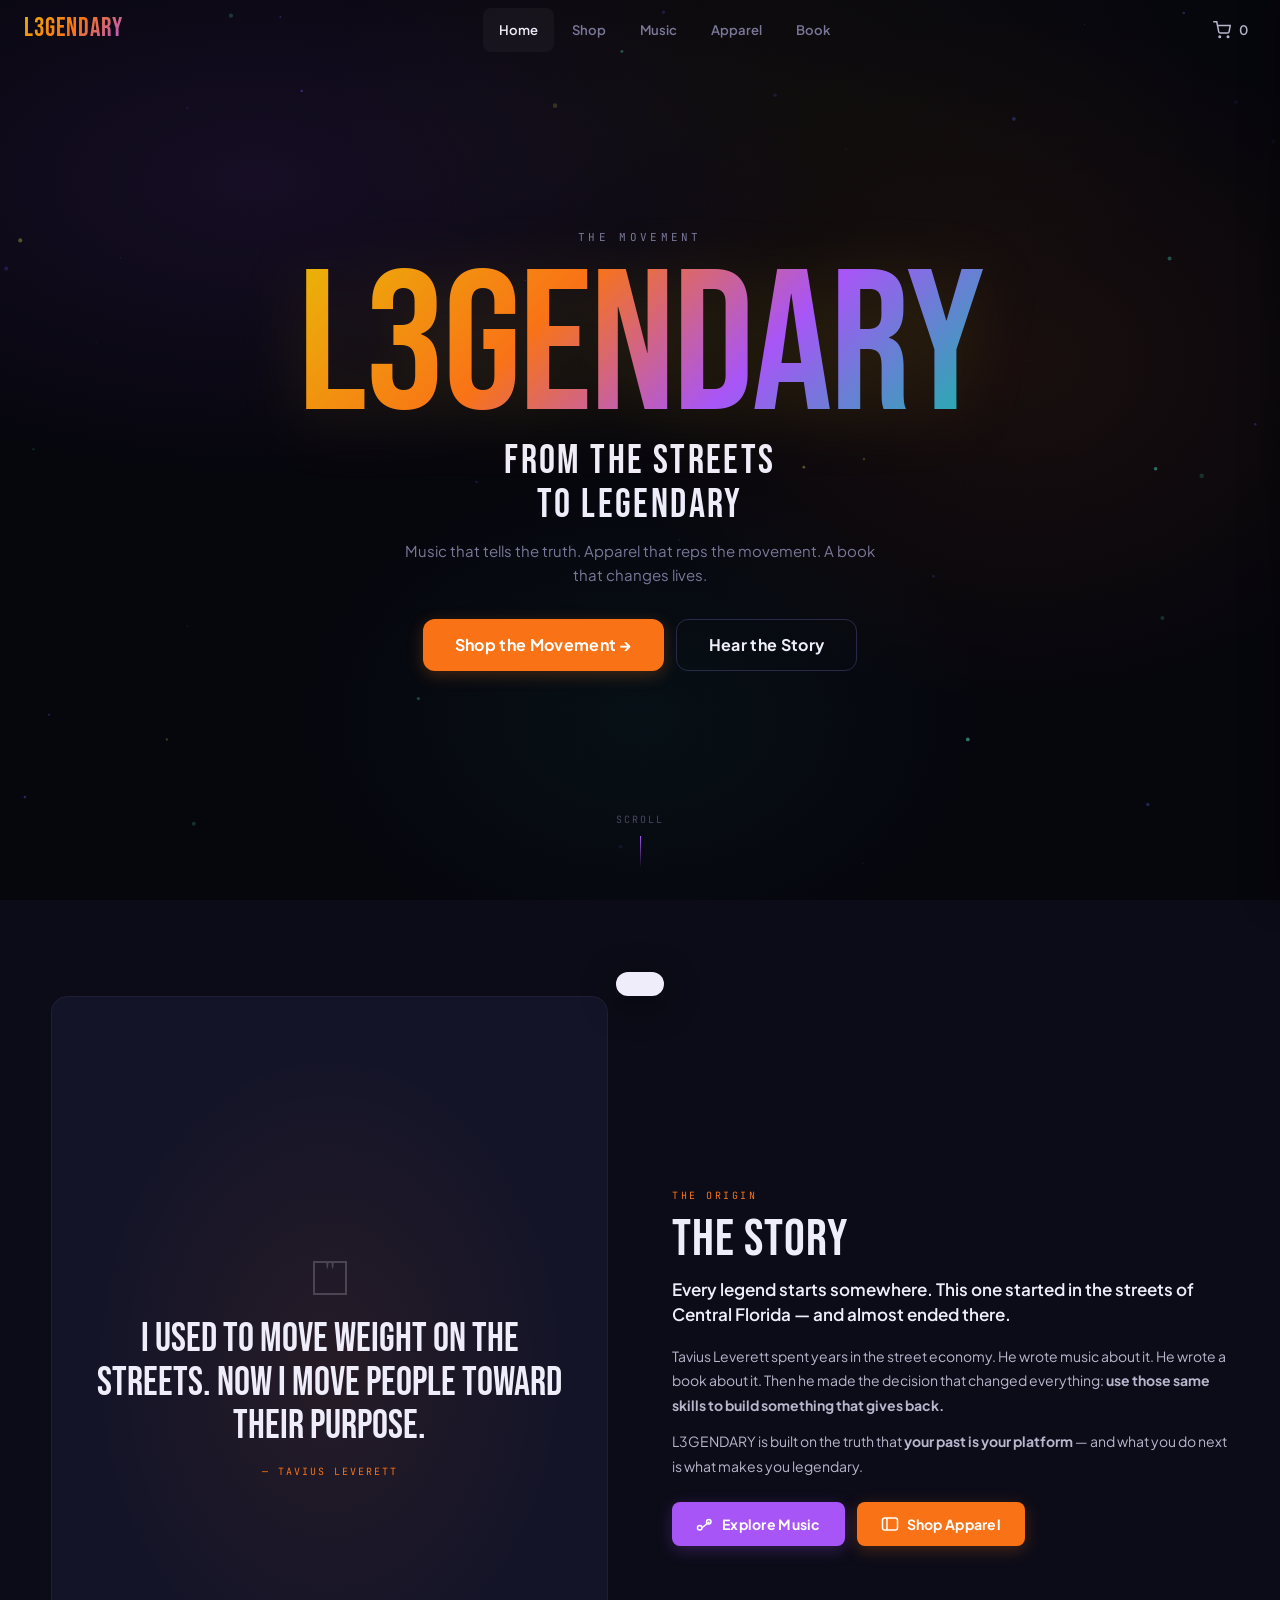
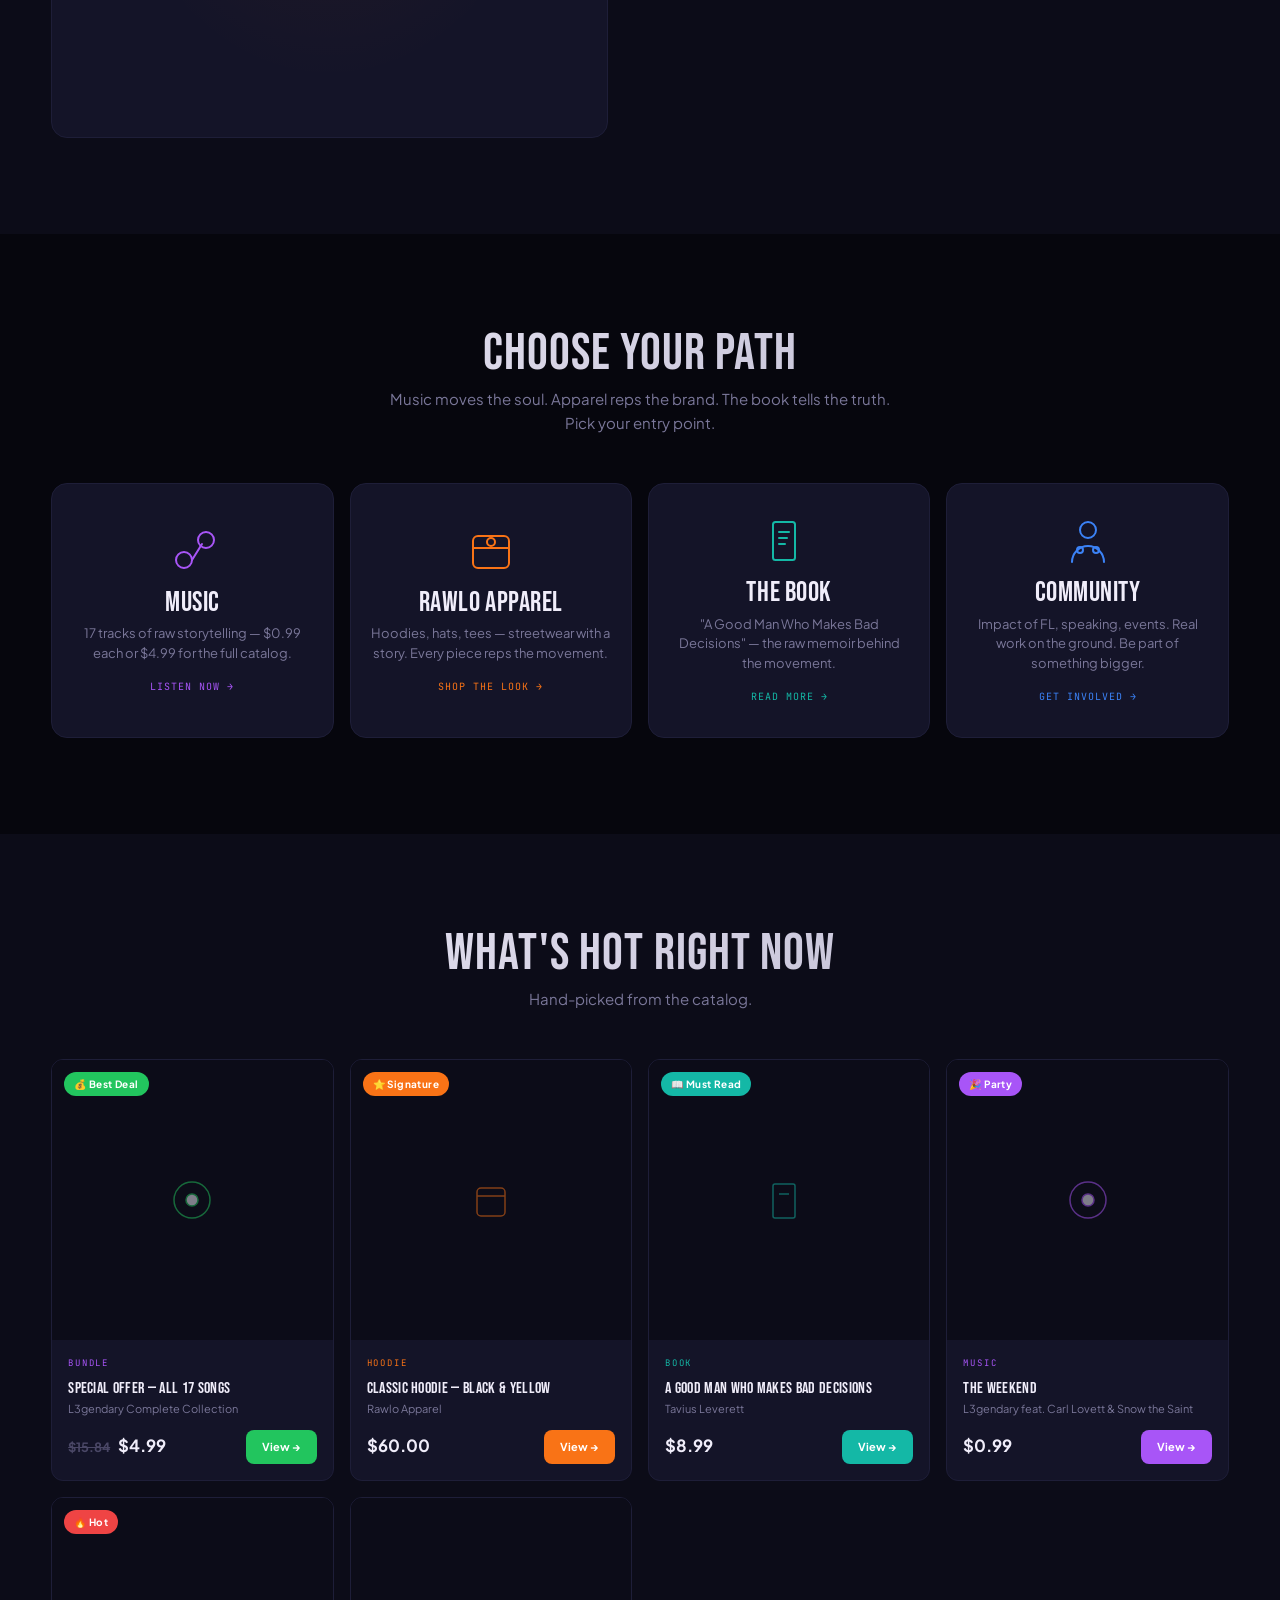
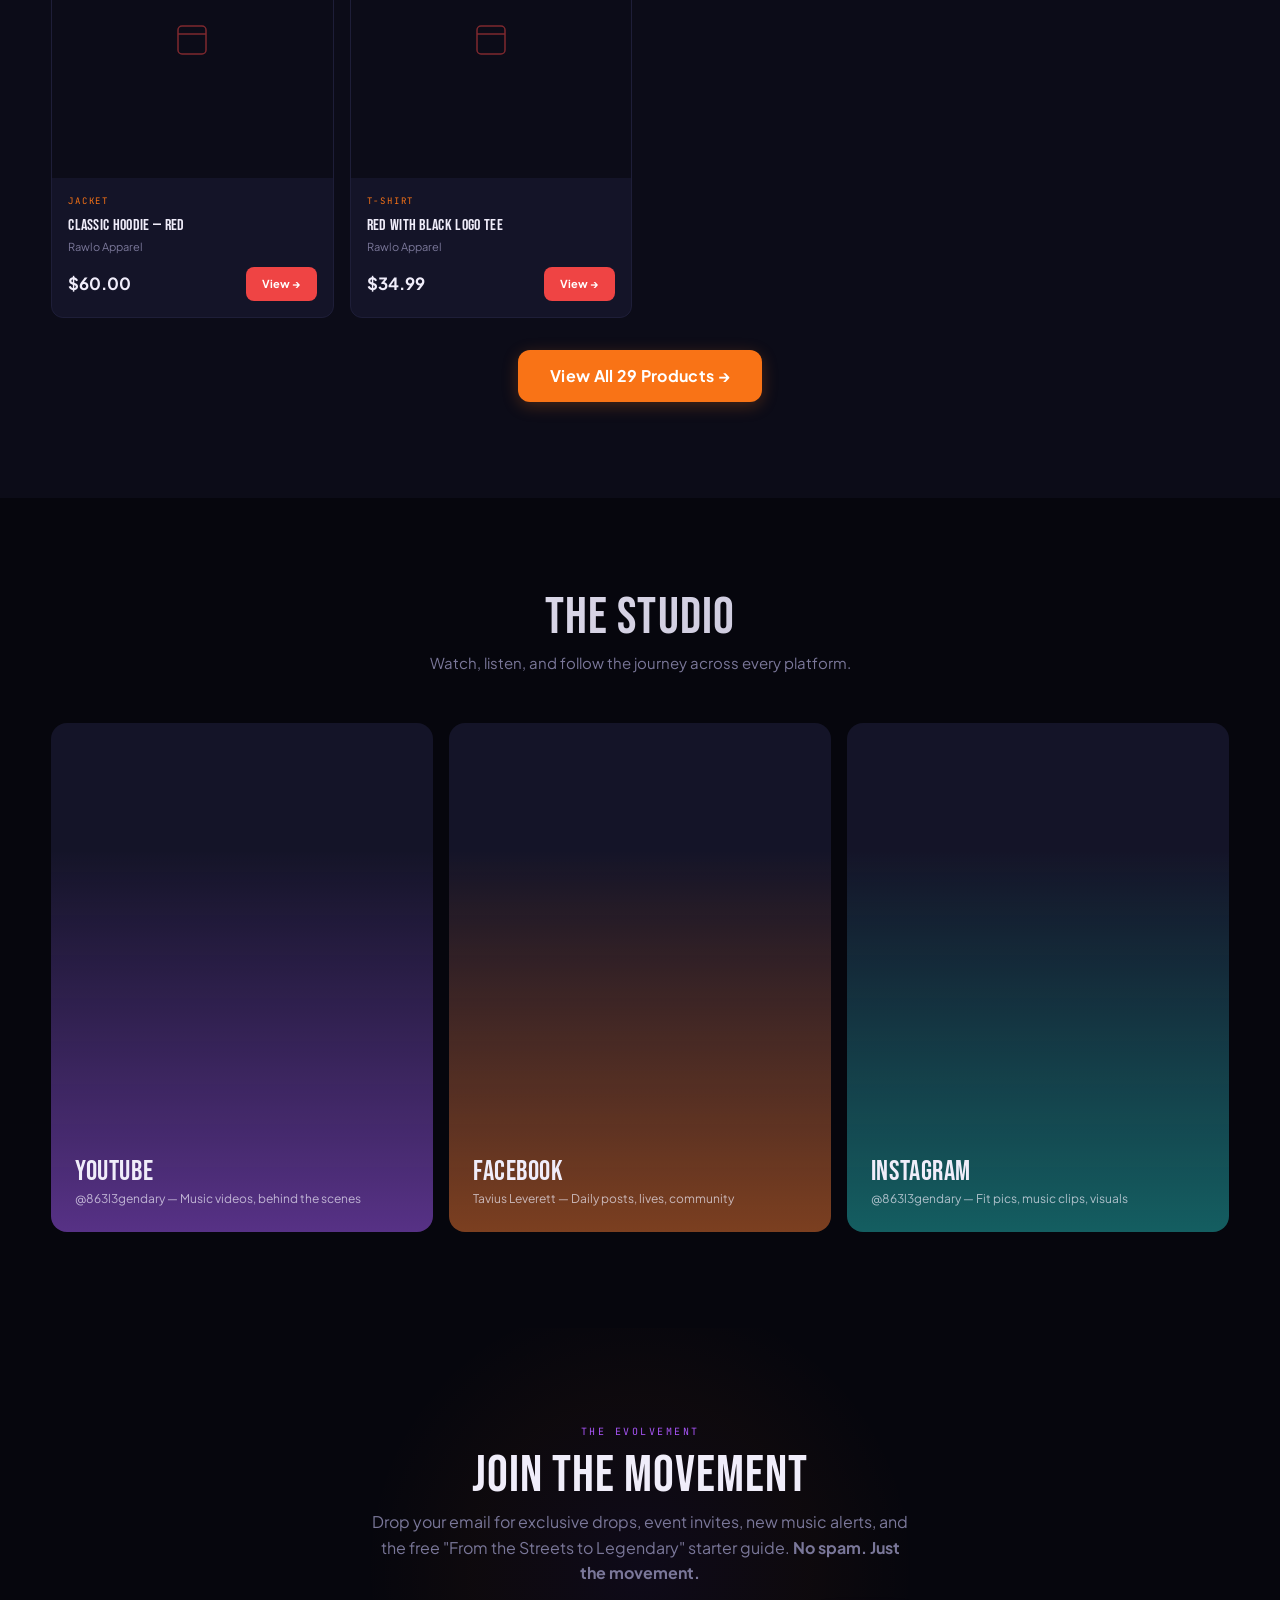
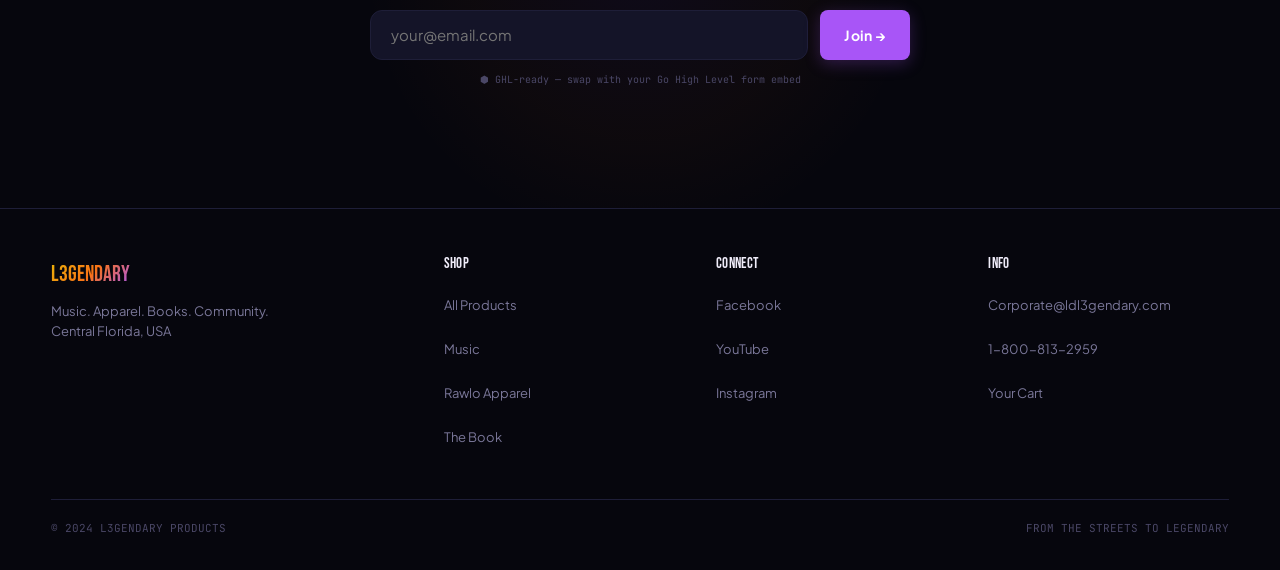
==== commit 1c400158: "fix: K mobile-first rebuild — SVG icons, touch targets, safe areas, form validation - Fixed critical" ====
--- a/index.html
+++ b/index.html
@@ -2,74 +2,67 @@
 <html lang="en">
 <head>
 <meta charset="UTF-8">
-<meta name="viewport" content="width=device-width, initial-scale=1.0">
-<title>L3GENDARY — From the Streets to Legendary | Music, Apparel, Books</title>
+<meta name="viewport" content="width=device-width,initial-scale=1,viewport-fit=cover">
+<title>L3GENDARY — From the Streets to Legendary</title>
 <meta name="description" content="Music. Apparel. Books. Community. Join the evolvement at L3GENDARY.">
 <meta property="og:title" content="L3GENDARY — From the Streets to Legendary">
 <meta property="og:description" content="Music. Apparel. Books. Community. Join the evolvement.">
 <meta property="og:image" content="https://www.ldl3gendary.com/wp-content/uploads/2024/05/legendary-master-300x300.jpg">
-<link rel="icon" href="data:image/svg+xml,%3Csvg xmlns='http://www.w3.org/2000/svg' viewBox='0 0 64 64'%3E%3Cdefs%3E%3ClinearGradient id='g' x1='0' y1='0' x2='1' y2='1'%3E%3Cstop offset='0%25' stop-color='%23EAB308'/%3E%3Cstop offset='50%25' stop-color='%23F97316'/%3E%3Cstop offset='100%25' stop-color='%23A855F7'/%3E%3C/linearGradient%3E%3C/defs%3E%3Crect width='64' height='64' rx='14' fill='%2308080F'/%3E%3Cpath d='M18 48 L32 16 L46 48Z' fill='none' stroke='url(%23g)' stroke-width='3' stroke-linejoin='round'/%3E%3C/svg%3E">
+<link rel="icon" href="data:image/svg+xml,%3Csvg xmlns='http://www.w3.org/2000/svg' viewBox='0 0 64 64'%3E%3Cdefs%3E%3ClinearGradient id='g' x1='0' y1='0' x2='1' y2='1'%3E%3Cstop offset='0%25' stop-color='%23EAB308'/%3E%3Cstop offset='50%25' stop-color='%23F97316'/%3E%3Cstop offset='100%25' stop-color='%23A855F7'/%3E%3C/linearGradient%3E%3C/defs%3E%3Crect width='64' height='64' rx='14' fill='%2306060D'/%3E%3Cpath d='M18 48 L32 16 L46 48Z' fill='none' stroke='url(%23g)' stroke-width='3' stroke-linejoin='round'/%3E%3C/svg%3E">
 <link rel="stylesheet" href="css/main.css">
 </head>
 <body>
 
-<!-- HEADER -->
+<!-- ═══════════════ HEADER ═══════════════ -->
 <header class="site-head" id="site-head">
   <a href="index.html" class="head-brand"><span>L3GENDARY</span></a>
-  <nav class="head-nav">
+  <nav class="head-nav" aria-label="Main navigation">
     <a href="index.html" class="nav-link active">Home</a>
     <a href="shop.html" class="nav-link">Shop</a>
     <a href="shop.html?category=music" class="nav-link">Music</a>
     <a href="shop.html?category=apparel" class="nav-link">Apparel</a>
     <a href="shop.html?category=book" class="nav-link">Book</a>
   </nav>
-  <div style="display:flex;align-items:center;gap:12px">
-    <button class="head-cart-btn" data-cart-toggle>
-      🛒 <span id="cart-count">0</span>
+  <div class="head-actions">
+    <button class="cart-trigger tappable" data-cart-toggle aria-label="Open cart">
+      <svg class="icon icon-sm" viewBox="0 0 24 24" fill="none" stroke="currentColor" stroke-width="2" stroke-linecap="round"><circle cx="9" cy="21" r="1"/><circle cx="20" cy="21" r="1"/><path d="M1 1h4l2.68 13.39a2 2 0 002 1.61h9.72a2 2 0 002-1.61L23 6H6"/></svg>
+      <span id="cart-count">0</span>
       <span class="cart-badge" id="cart-badge" style="display:none">0</span>
     </button>
-    <button class="hamburger" id="hamburger" aria-label="Menu"><span></span><span></span><span></span></button>
+    <button class="hamburger tappable" id="hamburger" aria-label="Menu" aria-expanded="false"><span></span><span></span><span></span></button>
   </div>
 </header>
 
-<!-- MOBILE NAV -->
-<nav class="mobile-nav" id="mobile-nav">
-  <a href="index.html" onclick="document.getElementById('mobile-nav').classList.remove('open')">Home</a>
-  <a href="shop.html" onclick="document.getElementById('mobile-nav').classList.remove('open')">Shop All</a>
-  <a href="shop.html?category=music" onclick="document.getElementById('mobile-nav').classList.remove('open')">Music</a>
-  <a href="shop.html?category=apparel" onclick="document.getElementById('mobile-nav').classList.remove('open')">Apparel</a>
-  <a href="shop.html?category=book" onclick="document.getElementById('mobile-nav').classList.remove('open')">Book</a>
-  <a href="cart.html" onclick="document.getElementById('mobile-nav').classList.remove('open')">Cart</a>
+<!-- Mobile nav -->
+<div class="mobile-nav-overlay" id="mnav-overlay"></div>
+<nav class="mobile-nav-drawer" id="mnav-drawer" aria-label="Mobile navigation">
+  <a href="index.html">Home</a><a href="shop.html">Shop All</a>
+  <a href="shop.html?category=music">Music</a><a href="shop.html?category=apparel">Apparel</a>
+  <a href="shop.html?category=book">Book</a><a href="cart.html">Cart</a>
 </nav>
 
-<!-- CART DRAWER -->
+<!-- Cart drawer -->
 <div class="cart-overlay" id="cart-overlay"></div>
-<aside class="cart-drawer" id="cart-drawer">
-  <div class="cart-drawer-head">
-    Your Cart (<span id="drawer-count">0</span>)
-    <button class="cart-drawer-close" id="cart-drawer-close">&times;</button>
-  </div>
-  <div class="cart-drawer-inner" id="mini-cart"></div>
-  <div class="cart-drawer-foot"></div>
+<aside class="cart-drawer" id="cart-drawer" aria-label="Shopping cart">
+  <div class="cart-drawer-head">Cart (<span id="drawer-count">0</span>)<button class="cart-drawer-close tappable" id="cart-drawer-close" aria-label="Close cart">&times;</button></div>
+  <div class="cart-drawer-body" id="mini-cart"></div>
 </aside>
 
 <!-- ═══════════════ HERO ═══════════════ -->
-<section class="hero" id="hero">
-  <div class="hero-bg"></div>
-  <div class="hero-grid-bg"></div>
-  <canvas class="particles" id="hero-particles"></canvas>
+<section class="hero" id="hero" aria-label="Hero">
+  <div class="hero-bg"></div><div class="hero-grid-bg"></div>
+  <canvas class="hero-particles" id="hero-particles" aria-hidden="true"></canvas>
   <div class="hero-inner">
     <div class="hero-eyebrow">THE MOVEMENT</div>
     <h1 class="hero-wordmark">L3GENDARY</h1>
     <div class="hero-tagline">FROM THE STREETS<br>TO LEGENDARY</div>
-    <p class="hero-sub">Music that tells the truth. Apparel that reps the movement. A book that changes lives. Welcome to L3GENDARY.</p>
+    <p class="hero-sub">Music that tells the truth. Apparel that reps the movement. A book that changes lives.</p>
     <div class="hero-ctas">
-      <a href="shop.html" class="btn btn-accent btn-lg">Shop the Movement →</a>
-      <a href="#story" class="btn btn-ghost btn-lg">Hear the Story</a>
-      <a href="#newsletter" class="btn btn-ghost btn-lg">Join the Evolvement</a>
-    </div>
-  </div>
-  <div class="hero-scroll"><span>SCROLL</span><div class="hero-scroll-line"></div></div>
+      <a href="shop.html" class="btn btn-accent btn-lg tappable">Shop the Movement →</a>
+      <a href="#story" class="btn btn-ghost btn-lg tappable">Hear the Story</a>
+    </div>
+  </div>
+  <div class="hero-scroll" aria-hidden="true"><span>SCROLL</span><div class="hero-scroll-line"></div></div>
 </section>
 
 <!-- ═══════════════ STORY ═══════════════ -->
@@ -77,22 +70,27 @@
   <div class="wrap">
     <div class="story-grid">
       <div class="story-visual fade-up">
-        <div style="position:absolute;inset:0;background:radial-gradient(ellipse at 50% 50%,rgba(249,115,22,0.1),transparent 60%)"></div>
         <div class="story-visual-inner">
-          <div style="font-family:var(--font-display);font-size:100px;line-height:0.5;color:var(--apparel);opacity:0.3;margin-bottom:16px">&ldquo;</div>
-          <div class="quote">I used to move weight on the streets. Now I move people toward their purpose.</div>
-          <div class="attrib">— TAVIUS LEVERETT</div>
+          <svg viewBox="0 0 48 48" fill="var(--color-apparel)" opacity="0.2" style="width:48px;height:48px;margin:0 auto 16px"><path d="M8 8 L40 8 L40 40 L8 40Z" fill="none" stroke="currentColor" stroke-width="2"/><text x="24" y="26" text-anchor="middle" font-size="28" font-family="serif" fill="currentColor">"</text></svg>
+          <div class="story-quote">I used to move weight on the streets. Now I move people toward their purpose.</div>
+          <div class="story-attrib">— TAVIUS LEVERETT</div>
         </div>
       </div>
       <div class="story-text fade-up">
-        <div style="font-family:var(--font-mono);font-size:11px;letter-spacing:0.25em;color:var(--apparel);margin-bottom:12px">THE ORIGIN</div>
-        <h2 style="background:linear-gradient(135deg,var(--text),var(--text-muted));-webkit-background-clip:text;background-clip:text;color:transparent">The Story</h2>
+        <div class="story-label">THE ORIGIN</div>
+        <h2>The Story</h2>
         <div class="lead">Every legend starts somewhere. This one started in the streets of Central Florida — and almost ended there.</div>
-        <p>Tavius Leverett spent years in the street economy — moving product, navigating the code, watching friends disappear. He wrote music about it. He wrote a book about it. Then he made the decision that changed everything: <strong>use those same skills to build something that gives back.</strong></p>
-        <p>L3GENDARY isn't a brand that hides the past. It's built on the truth that <strong>your past is your platform</strong> — and what you do next is what makes you legendary.</p>
-        <div style="display:flex;gap:12px;flex-wrap:wrap;margin-top:24px">
-          <a href="shop.html?category=music" class="btn btn-music">🎵 Explore Music</a>
-          <a href="shop.html?category=apparel" class="btn btn-apparel">👕 Shop Apparel</a>
+        <p>Tavius Leverett spent years in the street economy. He wrote music about it. He wrote a book about it. Then he made the decision that changed everything: <strong>use those same skills to build something that gives back.</strong></p>
+        <p>L3GENDARY is built on the truth that <strong>your past is your platform</strong> — and what you do next is what makes you legendary.</p>
+        <div style="display:flex;gap:var(--space-3);flex-wrap:wrap;margin-top:var(--space-6)">
+          <a href="shop.html?category=music" class="btn btn-music tappable">
+            <svg class="icon icon-sm" viewBox="0 0 24 24" fill="none" stroke="currentColor" stroke-width="2"><circle cx="5" cy="17" r="3"/><circle cx="17" cy="9" r="3"/><line x1="8" y1="17" x2="18" y2="9"/></svg>
+            Explore Music
+          </a>
+          <a href="shop.html?category=apparel" class="btn btn-apparel tappable">
+            <svg class="icon icon-sm" viewBox="0 0 24 24" fill="none" stroke="currentColor" stroke-width="2"><rect x="2" y="4" width="20" height="16" rx="3"/><line x1="8" y1="4" x2="8" y2="20"/></svg>
+            Shop Apparel
+          </a>
         </div>
       </div>
     </div>
@@ -108,43 +106,51 @@
     </div>
     <div class="cat-cards">
       <a href="shop.html?category=music" class="cat-card music fade-up">
-        <div class="cat-icon">🎵</div>
+        <div class="cat-card-icon">
+          <svg class="icon icon-xl" viewBox="0 0 48 48" fill="none" stroke="var(--color-music)" stroke-width="2" stroke-linecap="round"><circle cx="16" cy="34" r="8"/><circle cx="38" cy="14" r="8"/><line x1="24" y1="34" x2="34" y2="18"/></svg>
+        </div>
         <h3>Music</h3>
-        <p>17 tracks of raw storytelling — from the streets to redemption. $0.99 each or $4.99 for the full catalog.</p>
-        <div class="cat-arrow" style="color:var(--music)">LISTEN NOW →</div>
+        <p>17 tracks of raw storytelling — $0.99 each or $4.99 for the full catalog.</p>
+        <div class="cat-card-arrow" style="color:var(--color-music)">LISTEN NOW →</div>
       </a>
       <a href="shop.html?category=apparel" class="cat-card apparel fade-up">
-        <div class="cat-icon">👕</div>
+        <div class="cat-card-icon">
+          <svg class="icon icon-xl" viewBox="0 0 48 48" fill="none" stroke="var(--color-apparel)" stroke-width="2" stroke-linecap="round"><rect x="6" y="10" width="36" height="32" rx="5"/><line x1="6" y1="22" x2="42" y2="22"/><circle cx="24" cy="16" r="4"/></svg>
+        </div>
         <h3>Rawlo Apparel</h3>
         <p>Hoodies, hats, tees — streetwear with a story. Every piece reps the movement.</p>
-        <div class="cat-arrow" style="color:var(--apparel)">SHOP THE LOOK →</div>
+        <div class="cat-card-arrow" style="color:var(--color-apparel)">SHOP THE LOOK →</div>
       </a>
       <a href="product.html?id=29" class="cat-card book fade-up">
-        <div class="cat-icon">📖</div>
+        <div class="cat-card-icon">
+          <svg class="icon icon-xl" viewBox="0 0 48 48" fill="none" stroke="var(--color-book)" stroke-width="2" stroke-linecap="round"><rect x="8" y="6" width="22" height="38" rx="2.5"/><line x1="14" y1="16" x2="24" y2="16"/><line x1="14" y1="22" x2="22" y2="22"/><line x1="14" y1="28" x2="20" y2="28"/></svg>
+        </div>
         <h3>The Book</h3>
         <p>"A Good Man Who Makes Bad Decisions" — the raw memoir behind the movement.</p>
-        <div class="cat-arrow" style="color:var(--book)">READ MORE →</div>
+        <div class="cat-card-arrow" style="color:var(--color-book)">READ MORE →</div>
       </a>
       <a href="#newsletter" class="cat-card community fade-up">
-        <div class="cat-icon">🤝</div>
+        <div class="cat-card-icon">
+          <svg class="icon icon-xl" viewBox="0 0 48 48" fill="none" stroke="var(--color-community)" stroke-width="2" stroke-linecap="round"><circle cx="24" cy="14" r="8"/><path d="M8 46c0-8.8 7.2-16 16-16s16 7.2 16 16"/><circle cx="16" cy="34" r="3"/><circle cx="32" cy="34" r="3"/></svg>
+        </div>
         <h3>Community</h3>
         <p>Impact of FL, speaking, events. Real work on the ground. Be part of something bigger.</p>
-        <div class="cat-arrow" style="color:var(--community)">GET INVOLVED →</div>
-      </a>
-    </div>
-  </div>
-</section>
-
-<!-- ═══════════════ FEATURED PRODUCTS ═══════════════ -->
+        <div class="cat-card-arrow" style="color:var(--color-community)">GET INVOLVED →</div>
+      </a>
+    </div>
+  </div>
+</section>
+
+<!-- ═══════════════ FEATURED ═══════════════ -->
 <section class="section-pad" id="featured">
   <div class="wrap">
     <div class="section-head fade-up">
       <h2>What's Hot Right Now</h2>
-      <p>Hand-picked from the catalog. The tracks, fits, and reads everyone's talking about.</p>
-    </div>
-    <div class="feat-grid" id="featured-grid"></div>
-    <div style="text-align:center;margin-top:32px">
-      <a href="shop.html" class="btn btn-accent btn-lg">View All Products →</a>
+      <p>Hand-picked from the catalog.</p>
+    </div>
+    <div class="prod-grid" id="featured-grid"></div>
+    <div style="text-align:center;margin-top:var(--space-8)">
+      <a href="shop.html" class="btn btn-accent btn-lg tappable">View All 29 Products →</a>
     </div>
   </div>
 </section>
@@ -152,19 +158,16 @@
 <!-- ═══════════════ STUDIO ═══════════════ -->
 <section class="section-pad" style="background:var(--bg-deep)">
   <div class="wrap">
-    <div class="section-head fade-up">
-      <h2>The Studio</h2>
-      <p>Watch, listen, and follow the journey across every platform.</p>
-    </div>
+    <div class="section-head fade-up"><h2>The Studio</h2><p>Watch, listen, and follow the journey across every platform.</p></div>
     <div class="studio-grid">
       <a href="https://www.youtube.com/@863l3gendary" target="_blank" rel="noopener" class="studio-card music-bg fade-up">
-        <div class="studio-card-content"><h3>▶ YouTube</h3><p>@863l3gendary — Music videos, behind the scenes, community events</p></div>
+        <div class="studio-card-content"><h3>YouTube</h3><p>@863l3gendary — Music videos, behind the scenes</p></div>
       </a>
       <a href="https://www.facebook.com/tavius.leverett" target="_blank" rel="noopener" class="studio-card apparel-bg fade-up">
-        <div class="studio-card-content"><h3>📘 Facebook</h3><p>Tavius Leverett — Daily posts, lives, and community updates</p></div>
+        <div class="studio-card-content"><h3>Facebook</h3><p>Tavius Leverett — Daily posts, lives, community</p></div>
       </a>
       <a href="https://www.instagram.com/863l3gendary" target="_blank" rel="noopener" class="studio-card book-bg fade-up">
-        <div class="studio-card-content"><h3>📷 Instagram</h3><p>@863l3gendary — Fit pics, music clips, and the visual side of the movement</p></div>
+        <div class="studio-card-content"><h3>Instagram</h3><p>@863l3gendary — Fit pics, music clips, visuals</p></div>
       </a>
     </div>
   </div>
@@ -174,147 +177,102 @@
 <section class="newsletter" id="newsletter">
   <div class="wrap">
     <div class="newsletter-inner fade-up">
-      <div style="font-family:var(--font-mono);font-size:11px;letter-spacing:0.25em;color:var(--music);margin-bottom:12px">THE EVOLVEMENT</div>
+      <div style="font-family:var(--font-mono);font-size:10px;letter-spacing:0.25em;color:var(--color-music);margin-bottom:var(--space-3)">THE EVOLVEMENT</div>
       <h2>Join the Movement</h2>
-      <p>Drop your email for exclusive drops, event invites, new music alerts, and the free "From the Streets to Legendary" starter guide.</p>
-      <!-- GHL FORM SLOT — Replace with Go High Level embed -->
-      <form class="newsletter-form" onsubmit="event.preventDefault();showToast('Welcome to the evolvement! Check your email.');this.reset()">
-        <input type="email" placeholder="your@email.com" required>
-        <button type="submit" class="btn btn-music">Join →</button>
+      <p>Drop your email for exclusive drops, event invites, new music alerts, and the free "From the Streets to Legendary" starter guide. <strong>No spam. Just the movement.</strong></p>
+      <form class="newsletter-field" onsubmit="event.preventDefault();showToast('Welcome to the evolvement! Check your email.');this.reset()">
+        <input type="email" placeholder="your@email.com" required aria-label="Email address">
+        <button type="submit" class="btn btn-music tappable">Join →</button>
       </form>
-      <p style="font-size:11px;color:var(--text-dim);margin-top:12px;font-family:var(--font-mono)">⬢ GHL-ready — swap with your Go High Level form embed</p>
+      <p style="font-size:10px;color:var(--text-dim);margin-top:var(--space-3);font-family:var(--font-mono)">⬢ GHL-ready — swap with your Go High Level form embed</p>
     </div>
   </div>
 </section>
 
 <!-- ═══════════════ FOOTER ═══════════════ -->
-<footer class="site-foot">
-  <div class="wrap">
-    <div class="foot-grid">
-      <div>
-        <div class="foot-brand"><span>L3GENDARY</span></div>
-        <p style="font-size:13px;color:var(--text-muted);margin-top:8px">Music. Apparel. Books. Community.<br>Central Florida, USA</p>
-      </div>
-      <div class="foot-col">
-        <h4>SHOP</h4>
-        <a href="shop.html">All Products</a>
-        <a href="shop.html?category=music">Music</a>
-        <a href="shop.html?category=apparel">Rawlo Apparel</a>
-        <a href="product.html?id=29">The Book</a>
-      </div>
-      <div class="foot-col">
-        <h4>CONNECT</h4>
-        <a href="https://www.facebook.com/tavius.leverett" target="_blank" rel="noopener">Facebook</a>
-        <a href="https://www.youtube.com/@863l3gendary" target="_blank" rel="noopener">YouTube</a>
-        <a href="https://www.instagram.com/863l3gendary" target="_blank" rel="noopener">Instagram</a>
-        <a href="https://www.tiktok.com/@863l3gendary" target="_blank" rel="noopener">TikTok</a>
-      </div>
-      <div class="foot-col">
-        <h4>INFO</h4>
-        <a href="mailto:Corporate@ldl3gendary.com">Corporate@ldl3gendary.com</a>
-        <a href="tel:+18008132959">1-800-813-2959</a>
-        <a href="cart.html">Your Cart</a>
-        <a href="#newsletter">Join Newsletter</a>
-      </div>
-    </div>
-    <div class="foot-bottom">
-      <span>© 2024 L3GENDARY PRODUCTS</span>
-      <span>FROM THE STREETS TO LEGENDARY</span>
-    </div>
-  </div>
-</footer>
+<footer class="site-foot"><div class="wrap">
+  <div class="foot-grid">
+    <div><div class="foot-brand"><span>L3GENDARY</span></div><p style="font-size:13px;color:var(--text-muted);margin-top:8px">Music. Apparel. Books. Community.<br>Central Florida, USA</p></div>
+    <div class="foot-col"><h4>SHOP</h4><a href="shop.html">All Products</a><a href="shop.html?category=music">Music</a><a href="shop.html?category=apparel">Rawlo Apparel</a><a href="product.html?id=29">The Book</a></div>
+    <div class="foot-col"><h4>CONNECT</h4><a href="https://www.facebook.com/tavius.leverett" target="_blank" rel="noopener">Facebook</a><a href="https://www.youtube.com/@863l3gendary" target="_blank" rel="noopener">YouTube</a><a href="https://www.instagram.com/863l3gendary" target="_blank" rel="noopener">Instagram</a></div>
+    <div class="foot-col"><h4>INFO</h4><a href="mailto:Corporate@ldl3gendary.com">Corporate@ldl3gendary.com</a><a href="tel:+18008132959">1-800-813-2959</a><a href="cart.html">Your Cart</a></div>
+  </div>
+  <div class="foot-bottom"><span>© 2024 L3GENDARY PRODUCTS</span><span>FROM THE STREETS TO LEGENDARY</span></div>
+</div></footer>
 
 <div class="toast" id="toast"></div>
 
 <script src="js/data.js"></script>
 <script src="js/cart.js"></script>
 <script>
-/* ── Featured Products ── */
+/* ═══════════════ NAV ═══════════════ */
+const hamburger=document.getElementById('hamburger'),mnavOverlay=document.getElementById('mnav-overlay'),mnavDrawer=document.getElementById('mnav-drawer');
+function toggleMnav(s){mnavOverlay.classList.toggle('open',s);mnavDrawer.classList.toggle('open',s);hamburger.setAttribute('aria-expanded',s);document.body.style.overflow=s?'hidden':''}
+hamburger.addEventListener('click',()=>toggleMnav(!mnavDrawer.classList.contains('open')));
+mnavOverlay.addEventListener('click',()=>toggleMnav(false));
+
+/* Header scroll */
+const siteHead=document.getElementById('site-head');
+window.addEventListener('scroll',()=>{siteHead.classList.toggle('scrolled',window.scrollY>60)});
+
+/* Cart count */
+document.getElementById('drawer-count').textContent=cart.count;
+cart.onChange(()=>{
+  document.getElementById('cart-count').textContent=cart.count;
+  document.getElementById('drawer-count').textContent=cart.count;
+  const b=document.getElementById('cart-badge');
+  if(cart.count>0){b.style.display='flex';b.textContent=cart.count;b.classList.add('bump');setTimeout(()=>b.classList.remove('bump'),300)}
+  else b.style.display='none';
+});
+
+/* Featured products */
 (function(){
-  const featured = [17,18,29,8,19,24]; // Bundle, Hoodie, Book, Weekend, Red Jacket, Red Tee
-  const grid = document.getElementById('featured-grid');
-  if (!grid) return;
-  grid.innerHTML = featured.map(id => {
-    const p = L3_PRODUCTS.find(x => x.id === id);
-    if (!p) return '';
-    return `<a href="product.html?id=${p.id}" class="prod-card fade-up">
-      ${p.tag ? `<span class="prod-tag" style="background:${p.color};color:#fff">${p.tag}</span>` : ''}
+  const ids=[17,18,29,8,19,24],grid=document.getElementById('featured-grid');
+  if(!grid)return;
+  grid.innerHTML=ids.map(id=>{const p=L3_PRODUCTS.find(x=>x.id===id);if(!p)return'';
+    return`<a href="product.html?id=${p.id}" class="prod-card fade-up">
+      ${p.tag?`<span class="prod-card-tag" style="background:${p.color};color:#fff">${p.tag}</span>`:''}
       <div class="prod-card-img">
-        ${p.image ? `<img src="${p.image}" alt="${p.name}" loading="lazy" onerror="this.style.display='none';this.nextElementSibling.style.display='flex'">` : ''}
-        <div class="prod-card-placeholder" style="${p.image ? 'display:none' : ''};color:${p.color}">${p.category==='music'?'🎵':p.category==='apparel'?'👕':'📖'}</div>
+        ${p.image?`<img src="${p.image}" alt="${p.name}" loading="lazy" onerror="this.style.display='none';this.nextElementSibling.style.display='flex'">`:''}
+        <div class="prod-card-placeholder" style="${p.image?'display:none':''}">
+          <svg class="icon icon-xl" viewBox="0 0 48 48" fill="none" stroke="${p.color}" stroke-width="1.5" opacity="0.5">
+            ${p.category==='music'?'<circle cx="24" cy="24" r="18"/><circle cx="24" cy="24" r="6" fill="currentColor"/>':p.category==='apparel'?'<rect x="10" y="12" width="28" height="28" rx="4"/><line x1="10" y1="20" x2="38" y2="20"/>':'<rect x="8" y="8" width="22" height="34" rx="2"/><line x1="14" y1="18" x2="24" y2="18"/>'}
+          </svg>
+        </div>
       </div>
       <div class="prod-card-body">
         <div class="prod-card-cat ${p.category}">${p.type}</div>
-        <h4>${p.name}</h4>
-        <div class="artist">${p.artist}</div>
+        <h4>${p.name}</h4><div class="artist">${p.artist}</div>
         <div class="prod-card-foot">
-          <span class="prod-price">${p.salePrice ? `<span class="orig">$${p.price.toFixed(2)}</span> $${p.salePrice.toFixed(2)}` : `$${p.price.toFixed(2)}`}</span>
-          <span class="btn btn-sm" style="background:${p.color};color:#fff">View →</span>
+          <span class="prod-price">${p.salePrice?`<span class="orig">$${p.price.toFixed(2)}</span>$${p.salePrice.toFixed(2)}`:`$${p.price.toFixed(2)}`}</span>
+          <span class="prod-card-cta" style="background:${p.color};color:#fff">View →</span>
         </div>
       </div>
     </a>`;
   }).join('');
 })();
 
-/* ── Scroll Effects ── */
-const siteHead = document.getElementById('site-head');
-const hamburger = document.getElementById('hamburger');
-const mobileNav = document.getElementById('mobile-nav');
-
-hamburger.addEventListener('click', () => mobileNav.classList.toggle('open'));
-
-window.addEventListener('scroll', () => {
-  siteHead.classList.toggle('scrolled', window.scrollY > 60);
-});
-
-/* ── Intersection Observer for fade-up ── */
-const observer = new IntersectionObserver(entries => {
-  entries.forEach(e => { if (e.isIntersecting) e.target.classList.add('visible'); });
-}, { threshold: 0.15 });
-document.querySelectorAll('.fade-up').forEach(el => observer.observe(el));
-
-/* ── Hero Particles ── */
+/* Fade-up observer */
+const obs=new IntersectionObserver(e=>{e.forEach(x=>{if(x.isIntersecting)x.target.classList.add('visible')})},{threshold:0.12});
+document.querySelectorAll('.fade-up').forEach(el=>obs.observe(el));
+
+/* Hero particles */
 (function(){
-  const canvas = document.getElementById('hero-particles');
-  if (!canvas) return;
-  const ctx = canvas.getContext('2d');
-  let particles = [];
-  function resize(){ canvas.width = canvas.parentElement.offsetWidth; canvas.height = canvas.parentElement.offsetHeight; }
-  function create(){
-    particles = Array.from({length: 50}, () => ({
-      x: Math.random()*canvas.width, y: Math.random()*canvas.height,
-      r: Math.random()*2+0.5, vx:(Math.random()-0.5)*0.4, vy:(Math.random()-0.5)*0.4,
-      o: Math.random()*0.4+0.1, p: Math.random()*Math.PI*2,
-      hue: [168,249,59,234][Math.floor(Math.random()*4)]
-    }));
+  const c=document.getElementById('hero-particles');if(!c)return;
+  const ctx=c.getContext('2d');let ps=[];
+  function rs(){c.width=c.parentElement.offsetWidth;c.height=c.parentElement.offsetHeight}
+  function cp(){ps=Array.from({length:50},()=>({x:Math.random()*c.width,y:Math.random()*c.height,r:Math.random()*2+0.4,vx:(Math.random()-0.5)*0.35,vy:(Math.random()-0.5)*0.35,o:Math.random()*0.35+0.08,p:Math.random()*Math.PI*2,h:[168,249,59,234][Math.floor(Math.random()*4)]}))}
+  function dr(){
+    ctx.clearRect(0,0,c.width,c.height);const t=performance.now()*0.001;
+    ps.forEach(p=>{p.x+=p.vx;p.y+=p.vy;if(p.x<0)p.x=c.width;if(p.x>c.width)p.x=0;if(p.y<0)p.y=c.height;if(p.y>c.height)p.y=0;
+      const a=p.o+Math.sin(t*1.5+p.p)*0.12;ctx.beginPath();ctx.arc(p.x,p.y,p.r,0,Math.PI*2);
+      ctx.fillStyle=`hsla(${p.h},70%,60%,${Math.max(0.02,a)})`;ctx.fill()});
+    requestAnimationFrame(dr);
   }
-  function draw(){
-    ctx.clearRect(0,0,canvas.width,canvas.height);
-    const t = performance.now()*0.001;
-    particles.forEach(p => {
-      p.x+=p.vx; p.y+=p.vy;
-      if(p.x<0)p.x=canvas.width; if(p.x>canvas.width)p.x=0;
-      if(p.y<0)p.y=canvas.height; if(p.y>canvas.height)p.y=0;
-      const a = p.o + Math.sin(t*1.5+p.p)*0.15;
-      ctx.beginPath(); ctx.arc(p.x,p.y,p.r,0,Math.PI*2);
-      ctx.fillStyle = `hsla(${p.hue},70%,60%,${Math.max(0.03,a)})`;
-      ctx.fill();
-    });
-    requestAnimationFrame(draw);
-  }
-  resize(); create(); draw();
-  window.addEventListener('resize', ()=>{resize();create()});
+  rs();cp();dr();window.addEventListener('resize',()=>{rs();cp()});
 })();
 
-/* ── Toast ── */
-function showToast(msg){
-  const t = document.getElementById('toast');
-  t.textContent = msg; t.classList.add('show');
-  setTimeout(()=>t.classList.remove('show'),2800);
-}
-
-document.getElementById('drawer-count').textContent = cart.count;
-cart.onChange(() => { document.getElementById('drawer-count').textContent = cart.count; });
+function showToast(msg){const t=document.getElementById('toast');t.textContent=msg;t.classList.add('show');setTimeout(()=>t.classList.remove('show'),2800)}
 </script>
 </body>
 </html>
--- a/css/main.css
+++ b/css/main.css
@@ -1,511 +1,798 @@
 /* ============================================================
-   L3GENDARY — Main Stylesheet
-   Vibrant. Colorful. Cinematic. Mobile-first.
+   L3GENDARY — $10K Mobile-First Design System
+   SVG icon system · 44px touch targets · safe areas
+   Tap feedback · Skeleton loading · 8px spacing grid
    ============================================================ */
 
 /* ── FONTS ── */
 @import url('https://fonts.googleapis.com/css2?family=Bebas+Neue&family=Plus+Jakarta+Sans:wght@300;400;500;600;700;800&family=JetBrains+Mono:wght@400;500&display=swap');
 
-/* ── TOKENS ── */
+/* ═══════════════ TOKENS ═══════════════ */
 :root {
-  /* Base */
-  --bg-deep: #08080F;
-  --bg: #0E0E18;
-  --bg-card: #161625;
-  --bg-card-hover: #1C1C30;
-  --border: #252540;
-  --border-light: #333350;
+  /* Surface */
+  --bg-deep: #06060D;
+  --bg: #0C0C18;
+  --bg-card: #141428;
+  --bg-card-hover: #1A1A32;
+  --bg-input: #0E0E1E;
+  --border: #1E1E38;
+  --border-light: #2A2A48;
+  --border-focus: #A855F7;
 
   /* Text */
-  --text: #EDEDF5;
-  --text-muted: #9494B8;
-  --text-dim: #5C5C80;
-
-  /* Category Colors — vibrant! */
-  --music: #A855F7;
-  --music-glow: rgba(168,85,247,0.25);
-  --music-bg: rgba(168,85,247,0.08);
-  --apparel: #F97316;
-  --apparel-glow: rgba(249,115,22,0.25);
-  --apparel-bg: rgba(249,115,22,0.08);
-  --book: #14B8A6;
-  --book-glow: rgba(20,184,166,0.25);
-  --book-bg: rgba(20,184,166,0.08);
-  --community: #3B82F6;
-  --community-glow: rgba(59,130,246,0.25);
-  --bundle: #22C55E;
-  --gold: #EAB308;
-  --gold-glow: rgba(234,179,8,0.25);
-
-  /* Accents */
+  --text: #F0EDFA;
+  --text-secondary: #B8B5CC;
+  --text-muted: #7A7799;
+  --text-dim: #4A4766;
+
+  /* Brand colors — vibrant per category */
+  --color-music: #A855F7;
+  --color-music-glow: rgba(168,85,247,0.25);
+  --color-music-bg: rgba(168,85,247,0.08);
+  --color-apparel: #F97316;
+  --color-apparel-glow: rgba(249,115,22,0.25);
+  --color-apparel-bg: rgba(249,115,22,0.08);
+  --color-book: #14B8A6;
+  --color-book-glow: rgba(20,184,166,0.25);
+  --color-book-bg: rgba(20,184,166,0.08);
+  --color-community: #3B82F6;
+  --color-bundle: #22C55E;
+  --color-gold: #EAB308;
+
+  /* Functional */
   --accent: #F97316;
   --accent-hover: #FB923C;
   --danger: #EF4444;
   --success: #22C55E;
-
-  /* Misc */
+  --warning: #F59E0B;
+
+  /* Spacing (8px grid) */
+  --space-1: 4px;
+  --space-2: 8px;
+  --space-3: 12px;
+  --space-4: 16px;
+  --space-5: 20px;
+  --space-6: 24px;
+  --space-8: 32px;
+  --space-10: 40px;
+  --space-12: 48px;
+  --space-16: 64px;
+
+  /* Radii */
+  --radius-sm: 8px;
   --radius: 12px;
-  --radius-sm: 8px;
-  --radius-lg: 20px;
-  --shadow-lg: 0 20px 60px rgba(0,0,0,0.5);
-  --shadow-card: 0 4px 20px rgba(0,0,0,0.3);
-  --font-display: 'Bebas Neue', 'Arial Narrow', sans-serif;
-  --font-body: 'Plus Jakarta Sans', system-ui, sans-serif;
-  --font-mono: 'JetBrains Mono', monospace;
-}
-
-/* ── RESET ── */
+  --radius-lg: 16px;
+  --radius-xl: 24px;
+  --radius-full: 9999px;
+
+  /* Touch */
+  --touch-min: 44px;
+
+  /* Shadows */
+  --shadow-sm: 0 2px 8px rgba(0,0,0,0.3);
+  --shadow-card: 0 4px 16px rgba(0,0,0,0.35);
+  --shadow-lg: 0 16px 48px rgba(0,0,0,0.5);
+  --shadow-glow-music: 0 8px 32px var(--color-music-glow);
+  --shadow-glow-apparel: 0 8px 32px var(--color-apparel-glow);
+  --shadow-glow-book: 0 8px 32px var(--color-book-glow);
+
+  /* Motion */
+  --ease-out: cubic-bezier(0.16,1,0.3,1);
+  --ease-in-out: cubic-bezier(0.65,0,0.35,1);
+  --ease-spring: cubic-bezier(0.34,1.56,0.64,1);
+  --duration-fast: 150ms;
+  --duration-normal: 250ms;
+  --duration-slow: 400ms;
+
+  /* Safe areas */
+  --safe-top: env(safe-area-inset-top, 0px);
+  --safe-bottom: env(safe-area-inset-bottom, 0px);
+  --safe-left: env(safe-area-inset-left, 0px);
+  --safe-right: env(safe-area-inset-right, 0px);
+
+  /* Header height */
+  --header-h: 60px;
+
+  /* Typography */
+  --font-display: 'Bebas Neue','Arial Narrow',sans-serif;
+  --font-body: 'Plus Jakarta Sans',system-ui,sans-serif;
+  --font-mono: 'JetBrains Mono',monospace;
+}
+
+/* ═══════════════ RESET ═══════════════ */
 *,*::before,*::after{box-sizing:border-box;margin:0;padding:0}
-html{scroll-behavior:smooth;overflow-x:hidden}
+html{scroll-behavior:smooth;overflow-x:hidden;-webkit-text-size-adjust:100%}
 body{
   font-family:var(--font-body);font-size:16px;line-height:1.6;
   color:var(--text);background:var(--bg);
   overflow-x:hidden;-webkit-font-smoothing:antialiased;
-  min-height:100vh;
+  min-height:100vh;min-height:100dvh;
+  padding-top:var(--header-h);
+  padding-bottom:var(--safe-bottom);
 }
 img,svg{max-width:100%;display:block}
 a{color:inherit;text-decoration:none}
 button{font:inherit;cursor:pointer;border:0;background:none;color:inherit}
 input,select,textarea{font:inherit;color:inherit}
-::selection{background:var(--music);color:#fff}
+::selection{background:var(--color-music);color:#fff}
 :focus-visible{outline:2px solid var(--accent);outline-offset:2px;border-radius:4px}
 
-h1,h2,h3,h4{font-family:var(--font-display);font-weight:400;line-height:0.95;text-transform:uppercase;letter-spacing:0.02em}
-h1{font-size:clamp(52px,10vw,120px)}
-h2{font-size:clamp(36px,6vw,64px)}
-h3{font-size:clamp(22px,3vw,36px)}
-
-/* ── UTILITY ── */
-.wrap{width:min(1280px,92vw);margin:0 auto}
-.sr-only{position:absolute;width:1px;height:1px;overflow:hidden;clip:rect(0,0,0,0)}
+h1,h2,h3,h4{font-family:var(--font-display);font-weight:400;line-height:0.94;text-transform:uppercase;letter-spacing:0.02em;text-wrap:balance}
+h1{font-size:clamp(40px,8vw,96px)}
+h2{font-size:clamp(28px,5vw,52px)}
+h3{font-size:clamp(18px,2.5vw,28px)}
+
+/* ═══════════════ SVG ICON SYSTEM ═══════════════ */
+.icon{width:24px;height:24px;flex:none;display:inline-block;vertical-align:middle}
+.icon-sm{width:18px;height:18px}
+.icon-lg{width:32px;height:32px}
+.icon-xl{width:48px;height:48px}
+.icon-stroke{fill:none;stroke:currentColor;stroke-width:2;stroke-linecap:round;stroke-linejoin:round}
+.icon-filled{fill:currentColor;stroke:none}
+
+/* ═══════════════ UTILITY ═══════════════ */
+.wrap{width:min(1280px,92vw);margin:0 auto;padding-left:var(--safe-left);padding-right:var(--safe-right)}
+.sr-only{position:absolute;width:1px;height:1px;overflow:hidden;clip:rect(0,0,0,0);white-space:nowrap}
 .hide{display:none!important}
-
-/* ── BUTTONS ── */
+.section-pad{padding:clamp(56px,8vw,96px) 0}
+
+/* ── Tap feedback ── */
+.tappable{
+  transition:opacity var(--duration-fast) var(--ease-out),transform var(--duration-fast) var(--ease-out);
+  -webkit-tap-highlight-color:transparent;
+}
+.tappable:active{opacity:0.7;transform:scale(0.97)}
+@media(hover:hover){.tappable:hover{opacity:0.85}}
+
+/* ═══════════════ BUTTONS ═══════════════ */
 .btn{
-  display:inline-flex;align-items:center;justify-content:center;gap:8px;
+  display:inline-flex;align-items:center;justify-content:center;gap:var(--space-2);
   font-family:var(--font-body);font-weight:700;font-size:14px;letter-spacing:0.02em;
-  padding:14px 28px;border-radius:var(--radius-sm);min-height:48px;
-  transition:all 0.25s cubic-bezier(0.4,0,0.2,1);
-  cursor:pointer;border:0;
-}
-.btn:hover{transform:translateY(-2px)}
-.btn:active{transform:translateY(0)}
-.btn-primary{background:#fff;color:#0E0E18;box-shadow:0 6px 24px rgba(255,255,255,0.15)}
-.btn-primary:hover{box-shadow:0 12px 32px rgba(255,255,255,0.25)}
-.btn-accent{background:var(--accent);color:#fff;box-shadow:0 6px 24px var(--apparel-glow)}
-.btn-accent:hover{background:var(--accent-hover);box-shadow:0 12px 32px var(--apparel-glow)}
+  padding:0 var(--space-6);min-height:var(--touch-min);border-radius:var(--radius-sm);
+  transition:transform var(--duration-fast) var(--ease-out),
+             box-shadow var(--duration-normal) var(--ease-out),
+             background var(--duration-fast) var(--ease-out),
+             opacity var(--duration-fast) var(--ease-out);
+  -webkit-tap-highlight-color:transparent;
+  user-select:none;
+}
+.btn:active{transform:scale(0.97);opacity:0.85}
+@media(hover:hover){
+  .btn:hover{transform:translateY(-1px)}
+  .btn:active{transform:scale(0.97);opacity:0.85}
+}
+.btn-primary{
+  background:var(--text);color:var(--bg-deep);
+  box-shadow:0 4px 16px rgba(240,237,250,0.1);
+}
+.btn-primary:hover{box-shadow:0 8px 24px rgba(240,237,250,0.18)}
+.btn-accent{background:var(--accent);color:#fff;box-shadow:0 4px 16px var(--color-apparel-glow)}
+.btn-accent:hover{background:var(--accent-hover);box-shadow:0 8px 24px var(--color-apparel-glow)}
 .btn-ghost{background:transparent;color:var(--text);border:1.5px solid var(--border-light)}
-.btn-ghost:hover{border-color:#fff;background:rgba(255,255,255,0.04)}
-.btn-music{background:var(--music);color:#fff;box-shadow:0 6px 24px var(--music-glow)}
-.btn-music:hover{box-shadow:0 12px 32px var(--music-glow);filter:brightness(1.1)}
-.btn-apparel{background:var(--apparel);color:#fff;box-shadow:0 6px 24px var(--apparel-glow)}
-.btn-apparel:hover{box-shadow:0 12px 32px var(--apparel-glow);filter:brightness(1.1)}
-.btn-book{background:var(--book);color:#000;box-shadow:0 6px 24px var(--book-glow)}
-.btn-book:hover{box-shadow:0 12px 32px var(--book-glow);filter:brightness(1.1)}
-.btn-sm{padding:10px 18px;min-height:38px;font-size:12px;border-radius:6px}
-.btn-lg{padding:18px 36px;min-height:56px;font-size:16px;border-radius:var(--radius)}
-
-/* ── HEADER ── */
+.btn-ghost:hover{border-color:var(--text-secondary);background:rgba(255,255,255,0.03)}
+.btn-music{background:var(--color-music);color:#fff;box-shadow:0 4px 16px var(--color-music-glow)}
+.btn-apparel{background:var(--color-apparel);color:#fff;box-shadow:0 4px 16px var(--color-apparel-glow)}
+.btn-book{background:var(--color-book);color:#000;box-shadow:0 4px 16px var(--color-book-glow)}
+.btn-sm{padding:0 var(--space-4);min-height:36px;font-size:12px;border-radius:6px}
+.btn-lg{padding:0 var(--space-8);min-height:52px;font-size:16px;border-radius:var(--radius)}
+.btn-block{width:100%}
+
+/* ═══════════════ HEADER ═══════════════ */
 .site-head{
   position:fixed;top:0;left:0;right:0;z-index:100;
-  padding:12px clamp(16px,4vw,40px);
-  display:flex;align-items:center;justify-content:space-between;gap:16px;
+  height:var(--header-h);padding-top:var(--safe-top);
+  display:flex;align-items:center;justify-content:space-between;gap:var(--space-4);
+  padding-left:max(var(--space-4),var(--safe-left));
+  padding-right:max(var(--space-4),var(--safe-right));
   transition:background 0.35s,border-color 0.35s,box-shadow 0.35s;
   background:transparent;border-bottom:1px solid transparent;
 }
 .site-head.scrolled{
-  background:rgba(14,14,24,0.92);backdrop-filter:blur(16px);-webkit-backdrop-filter:blur(16px);
-  border-bottom-color:var(--border);box-shadow:0 2px 20px rgba(0,0,0,0.3);
-}
-.head-brand{display:flex;align-items:center;gap:10px;font-family:var(--font-display);font-size:1.8rem;letter-spacing:0.04em;color:#fff}
-.head-brand span{background:linear-gradient(135deg,#EAB308,#F97316,#A855F7);-webkit-background-clip:text;background-clip:text;color:transparent}
-.head-nav{display:flex;align-items:center;gap:4px}
+  background:rgba(12,12,24,0.94);backdrop-filter:blur(20px);-webkit-backdrop-filter:blur(20px);
+  border-bottom-color:var(--border);box-shadow:0 1px 0 rgba(255,255,255,0.04);
+}
+.head-brand{
+  display:flex;align-items:center;gap:var(--space-2);
+  font-family:var(--font-display);font-size:1.6rem;letter-spacing:0.04em;
+  min-height:var(--touch-min);padding:0 var(--space-2);
+}
+.head-brand span{
+  background:linear-gradient(135deg,var(--color-gold),var(--color-apparel),var(--color-music));
+  -webkit-background-clip:text;background-clip:text;color:transparent;
+}
+.head-nav{display:flex;align-items:center;gap:2px}
 .head-nav a{
-  font-weight:600;font-size:0.84rem;color:var(--text-muted);
-  padding:10px 16px;border-radius:var(--radius-sm);transition:all 0.2s;
-}
-.head-nav a:hover,.head-nav a.active{color:#fff;background:rgba(255,255,255,0.06)}
-.head-cart-btn{
-  position:relative;display:flex;align-items:center;gap:6px;
-  background:rgba(255,255,255,0.06);border:1px solid var(--border);
-  padding:10px 16px;border-radius:var(--radius-sm);font-weight:600;font-size:0.84rem;
-  transition:all 0.2s;color:var(--text);
-}
-.head-cart-btn:hover{background:rgba(255,255,255,0.1);border-color:var(--border-light)}
+  font-weight:600;font-size:0.82rem;color:var(--text-muted);
+  padding:var(--space-2) var(--space-4);border-radius:var(--radius-sm);
+  min-height:var(--touch-min);display:inline-flex;align-items:center;
+  transition:color var(--duration-fast),background var(--duration-fast);
+  -webkit-tap-highlight-color:transparent;
+}
+.head-nav a:active{background:rgba(255,255,255,0.06)}
+.head-nav a:hover,.head-nav a.active{color:var(--text);background:rgba(255,255,255,0.04)}
+.head-actions{display:flex;align-items:center;gap:var(--space-2)}
+.cart-trigger{
+  position:relative;display:flex;align-items:center;gap:var(--space-2);
+  padding:var(--space-2) var(--space-4);min-height:var(--touch-min);min-width:var(--touch-min);
+  border-radius:var(--radius-sm);font-weight:600;font-size:0.82rem;
+  transition:background var(--duration-fast);color:var(--text-secondary);
+}
+.cart-trigger:active{background:rgba(255,255,255,0.06)}
 .cart-badge{
-  position:absolute;top:-6px;right:-6px;
-  background:var(--accent);color:#fff;font-size:10px;font-weight:800;
-  min-width:20px;height:20px;border-radius:10px;display:flex;align-items:center;justify-content:center;
-  transition:transform 0.25s cubic-bezier(0.34,1.56,0.64,1);
-}
-.cart-badge.bump{transform:scale(1.4)}
-
-.hamburger{display:none;flex-direction:column;gap:5px;padding:8px}
-.hamburger span{display:block;width:22px;height:2px;background:#fff;border-radius:1px;transition:0.25s}
+  position:absolute;top:2px;right:2px;
+  background:var(--accent);color:#fff;
+  font-size:10px;font-weight:800;line-height:1;
+  min-width:18px;height:18px;border-radius:9px;
+  display:flex;align-items:center;justify-content:center;
+  transition:transform var(--duration-normal) var(--ease-spring);
+  pointer-events:none;
+}
+.cart-badge.bump{transform:scale(1.5)}
+.hamburger{
+  display:none;flex-direction:column;justify-content:center;gap:5px;
+  width:var(--touch-min);height:var(--touch-min);padding:10px;
+  border-radius:var(--radius-sm);
+}
+.hamburger:active{background:rgba(255,255,255,0.06)}
+.hamburger span{display:block;width:20px;height:2px;background:var(--text);border-radius:1px;transition:all 0.25s}
 
 @media(max-width:860px){
   .head-nav .nav-link{display:none}
   .hamburger{display:flex}
-  .head-brand{font-size:1.4rem}
-}
-
-/* ── MOBILE NAV ── */
-.mobile-nav{
-  position:fixed;inset:0;z-index:99;background:rgba(8,8,15,0.97);backdrop-filter:blur(20px);
-  display:flex;flex-direction:column;align-items:center;justify-content:center;gap:8px;
+  .head-brand{font-size:1.2rem}
+}
+
+/* ── Mobile nav drawer ── */
+.mobile-nav-overlay{
+  position:fixed;inset:0;z-index:99;background:rgba(0,0,0,0.6);
   opacity:0;pointer-events:none;transition:opacity 0.3s;
 }
-.mobile-nav.open{opacity:1;pointer-events:auto}
-.mobile-nav a{font-family:var(--font-display);font-size:2rem;color:var(--text-muted);padding:12px 24px;transition:color 0.2s}
-.mobile-nav a:hover{color:#fff}
-
-/* ── CART DRAWER ── */
+.mobile-nav-overlay.open{opacity:1;pointer-events:auto}
+.mobile-nav-drawer{
+  position:fixed;top:0;right:0;bottom:0;z-index:100;
+  width:min(300px,80vw);background:var(--bg-card);
+  padding:calc(var(--header-h) + var(--space-6)) var(--space-6) var(--space-8);
+  padding-bottom:calc(var(--space-8) + var(--safe-bottom));
+  transform:translateX(100%);transition:transform 0.3s var(--ease-out);
+  display:flex;flex-direction:column;gap:var(--space-1);
+}
+.mobile-nav-drawer.open{transform:translateX(0)}
+.mobile-nav-drawer a{
+  font-family:var(--font-display);font-size:1.4rem;color:var(--text-secondary);
+  padding:var(--space-3) var(--space-4);min-height:var(--touch-min);display:flex;align-items:center;
+  border-radius:var(--radius-sm);transition:color 0.2s,background 0.2s;
+}
+.mobile-nav-drawer a:active{background:rgba(255,255,255,0.04);color:var(--text)}
+
+/* ═══════════════ CART DRAWER ═══════════════ */
 .cart-overlay{
-  position:fixed;inset:0;z-index:200;background:rgba(0,0,0,0.6);backdrop-filter:blur(4px);
+  position:fixed;inset:0;z-index:200;background:rgba(0,0,0,0.5);
   opacity:0;pointer-events:none;transition:opacity 0.3s;
 }
 .cart-overlay.open{opacity:1;pointer-events:auto}
 .cart-drawer{
-  position:fixed;top:0;right:0;bottom:0;z-index:201;width:min(420px,100vw);
-  background:var(--bg-card);border-left:1px solid var(--border);
-  transform:translateX(100%);transition:transform 0.35s cubic-bezier(0.4,0,0.2,1);
+  position:fixed;top:0;right:0;bottom:0;z-index:201;
+  width:min(420px,100vw);background:var(--bg-card);
   display:flex;flex-direction:column;
+  transform:translateX(100%);transition:transform 0.35s var(--ease-out);
+  box-shadow:-8px 0 32px rgba(0,0,0,0.3);
 }
 .cart-drawer.open{transform:translateX(0)}
 .cart-drawer-head{
   display:flex;align-items:center;justify-content:space-between;
-  padding:20px 24px;border-bottom:1px solid var(--border);
-  font-family:var(--font-display);font-size:1.4rem;
-}
-.cart-drawer-close{font-size:1.5rem;padding:8px;opacity:0.6;transition:opacity 0.2s}
-.cart-drawer-close:hover{opacity:1}
-.cart-drawer-inner{flex:1;overflow-y:auto;padding:16px 24px}
-.cart-drawer-foot{padding:20px 24px;border-top:1px solid var(--border)}
+  padding:var(--space-5) var(--space-6);
+  padding-top:calc(var(--space-5) + var(--safe-top));
+  border-bottom:1px solid var(--border);
+  font-family:var(--font-display);font-size:1.2rem;letter-spacing:0.04em;
+}
+.cart-drawer-close{
+  width:var(--touch-min);height:var(--touch-min);display:flex;align-items:center;justify-content:center;
+  font-size:1.5rem;color:var(--text-muted);border-radius:var(--radius-sm);
+  transition:color var(--duration-fast),background var(--duration-fast);
+}
+.cart-drawer-close:active{background:rgba(255,255,255,0.06);color:var(--text)}
+.cart-drawer-body{flex:1;overflow-y:auto;padding:var(--space-4) var(--space-6);overscroll-behavior:contain}
+.cart-drawer-foot{
+  padding:var(--space-5) var(--space-6);
+  padding-bottom:calc(var(--space-5) + var(--safe-bottom));
+  border-top:1px solid var(--border);
+}
 
 /* Mini cart items */
-.mini-cart-item{display:flex;align-items:center;gap:12px;padding:12px 0;border-bottom:1px solid var(--border)}
-.mini-cart-img{width:52px;height:52px;border-radius:8px;overflow:hidden;flex:none;display:flex;align-items:center;justify-content:center}
+.mini-cart-item{
+  display:flex;align-items:center;gap:var(--space-3);padding:var(--space-3) 0;
+  border-bottom:1px solid var(--border);
+}
+.mini-cart-img{
+  width:52px;height:52px;border-radius:var(--radius-sm);overflow:hidden;flex:none;
+  background:var(--bg);display:flex;align-items:center;justify-content:center;
+}
 .mini-cart-img img{width:100%;height:100%;object-fit:cover}
-.mini-cart-img span{font-size:1.4rem}
 .mini-cart-info{flex:1;min-width:0}
 .mini-cart-name{font-weight:600;font-size:13px;white-space:nowrap;overflow:hidden;text-overflow:ellipsis}
-.mini-cart-price{font-size:12px;color:var(--text-muted);margin-top:2px}
-.mini-cart-remove{font-size:1.2rem;color:var(--text-dim);padding:4px 8px;transition:color 0.2s}
-.mini-cart-remove:hover{color:var(--danger)}
-.mini-cart-total{display:flex;justify-content:space-between;padding:14px 0;font-weight:700;font-size:15px}
-.mini-cart-cta{width:100%;margin-top:8px;text-align:center}
-.cart-empty-msg{text-align:center;color:var(--text-muted);padding:40px 0;font-size:14px;line-height:1.8}
-.cart-empty-msg a{color:var(--accent);font-weight:600}
-
-/* ── FOOTER ── */
+.mini-cart-meta{font-size:11px;color:var(--text-muted);margin-top:2px}
+.mini-cart-remove{
+  width:var(--touch-min);height:var(--touch-min);display:flex;align-items:center;justify-content:center;
+  font-size:1.2rem;color:var(--text-dim);border-radius:var(--radius-sm);
+  transition:color var(--duration-fast);
+}
+.mini-cart-remove:active{color:var(--danger)}
+.mini-cart-summary{padding:var(--space-4) 0;display:flex;justify-content:space-between;font-weight:700;font-size:15px}
+.mini-cart-cta{display:block;width:100%;text-align:center;margin-top:var(--space-2)}
+.cart-empty-state{text-align:center;padding:var(--space-12) var(--space-4)}
+.cart-empty-state .cart-empty-icon{margin-bottom:var(--space-4);opacity:0.3}
+.cart-empty-state p{color:var(--text-muted);margin:var(--space-2) 0 var(--space-6)}
+
+/* ═══════════════ FOOTER ═══════════════ */
 .site-foot{
   background:var(--bg-deep);border-top:1px solid var(--border);
-  padding:clamp(48px,6vw,72px) 0 32px;
-}
-.foot-grid{display:grid;grid-template-columns:1.5fr 1fr 1fr 1fr;gap:32px}
-.foot-brand{font-family:var(--font-display);font-size:1.5rem;margin-bottom:8px}
-.foot-brand span{background:linear-gradient(135deg,#EAB308,#F97316,#A855F7);-webkit-background-clip:text;background-clip:text;color:transparent}
-.foot-col h4{font-size:1rem;margin-bottom:14px;color:#fff}
-.foot-col a{display:block;font-size:13px;color:var(--text-muted);padding:6px 0;transition:color 0.2s}
-.foot-col a:hover{color:#fff}
-.foot-bottom{margin-top:40px;padding-top:20px;border-top:1px solid var(--border);display:flex;justify-content:space-between;font-size:11px;color:var(--text-dim);font-family:var(--font-mono)}
+  padding:var(--space-12) 0 var(--space-8);
+  padding-bottom:calc(var(--space-8) + var(--safe-bottom));
+}
+.foot-grid{display:grid;grid-template-columns:1.5fr 1fr 1fr 1fr;gap:var(--space-8)}
+.foot-brand{font-family:var(--font-display);font-size:1.4rem;margin-bottom:var(--space-2)}
+.foot-brand span{background:linear-gradient(135deg,var(--color-gold),var(--color-apparel),var(--color-music));-webkit-background-clip:text;background-clip:text;color:transparent}
+.foot-col h4{font-size:0.95rem;margin-bottom:var(--space-3);color:var(--text)}
+.foot-col a{display:block;font-size:13px;color:var(--text-muted);padding:6px 0;transition:color var(--duration-fast);min-height:var(--touch-min);display:flex;align-items:center}
+.foot-col a:hover{color:var(--text)}
+.foot-bottom{
+  margin-top:var(--space-10);padding-top:var(--space-5);
+  border-top:1px solid var(--border);display:flex;justify-content:space-between;
+  font-size:11px;color:var(--text-dim);font-family:var(--font-mono);
+}
 @media(max-width:768px){.foot-grid{grid-template-columns:1fr 1fr}}
-@media(max-width:480px){.foot-grid{grid-template-columns:1fr}.foot-bottom{flex-direction:column;gap:6px}}
-
-/* ── HERO (index) ── */
+@media(max-width:480px){.foot-grid{grid-template-columns:1fr}.foot-bottom{flex-direction:column;gap:var(--space-2)}}
+
+/* ═══════════════ HERO ═══════════════ */
 .hero{
-  position:relative;min-height:100vh;display:flex;align-items:center;justify-content:center;
-  overflow:hidden;background:var(--bg-deep);
+  position:relative;min-height:100vh;min-height:100dvh;
+  display:flex;align-items:center;justify-content:center;overflow:hidden;
+  background:var(--bg-deep);
+  margin-top:calc(-1 * var(--header-h));
 }
 .hero-bg{
   position:absolute;inset:0;z-index:0;
   background:
-    radial-gradient(ellipse 80% 60% at 20% 20%, rgba(168,85,247,0.12) 0%, transparent 55%),
-    radial-gradient(ellipse 60% 70% at 80% 40%, rgba(249,115,22,0.10) 0%, transparent 55%),
-    radial-gradient(ellipse 50% 50% at 50% 80%, rgba(20,184,166,0.08) 0%, transparent 55%),
-    radial-gradient(ellipse 70% 60% at 60% 10%, rgba(234,179,8,0.06) 0%, transparent 50%);
+    radial-gradient(ellipse 80% 60% at 20% 20%,rgba(168,85,247,0.10) 0%,transparent 55%),
+    radial-gradient(ellipse 60% 70% at 80% 40%,rgba(249,115,22,0.08) 0%,transparent 55%),
+    radial-gradient(ellipse 50% 50% at 50% 80%,rgba(20,184,166,0.06) 0%,transparent 55%),
+    radial-gradient(ellipse 70% 60% at 60% 10%,rgba(234,179,8,0.04) 0%,transparent 50%);
 }
 .hero-grid-bg{
-  position:absolute;inset:0;z-index:0;opacity:0.04;
-  background-image:linear-gradient(rgba(168,85,247,0.3) 1px,transparent 1px),linear-gradient(90deg,rgba(168,85,247,0.3) 1px,transparent 1px);
+  position:absolute;inset:0;z-index:0;opacity:0.035;
+  background-image:linear-gradient(rgba(168,85,247,0.3) 1px,transparent 1px),
+                   linear-gradient(90deg,rgba(168,85,247,0.3) 1px,transparent 1px);
   background-size:64px 64px;
   mask-image:radial-gradient(ellipse at 50% 45%,black 35%,transparent 70%);
 }
-.hero-inner{position:relative;z-index:2;text-align:center;padding:0 5vw;max-width:900px}
+.hero-particles{position:absolute;inset:0;z-index:1;pointer-events:none}
+.hero-inner{position:relative;z-index:2;text-align:center;padding:var(--space-12) 5vw;max-width:900px}
 .hero-eyebrow{
-  font-family:var(--font-mono);font-size:12px;letter-spacing:0.3em;text-transform:uppercase;
-  color:var(--text-muted);margin-bottom:20px;
+  font-family:var(--font-mono);font-size:11px;letter-spacing:0.3em;text-transform:uppercase;
+  color:var(--text-muted);margin-bottom:var(--space-5);
 }
 .hero-wordmark{
-  font-family:var(--font-display);font-size:clamp(72px,16vw,220px);line-height:0.84;letter-spacing:-0.01em;
-  background:linear-gradient(135deg,#EAB308 0%,#F97316 35%,#A855F7 65%,#14B8A6 100%);
+  font-family:var(--font-display);font-size:clamp(64px,16vw,200px);line-height:0.82;letter-spacing:-0.01em;
+  background:linear-gradient(135deg,var(--color-gold) 0%,var(--color-apparel) 35%,var(--color-music) 65%,var(--color-book) 100%);
   -webkit-background-clip:text;background-clip:text;color:transparent;
-  filter:drop-shadow(0 12px 40px rgba(234,179,8,0.2));
-}
-.hero-tagline{font-family:var(--font-display);font-size:clamp(20px,3.5vw,42px);color:var(--text);margin-top:8px;letter-spacing:0.06em}
-.hero-sub{font-size:clamp(13px,1.4vw,16px);color:var(--text-muted);margin-top:12px;max-width:500px;margin-left:auto;margin-right:auto}
-.hero-ctas{display:flex;flex-wrap:wrap;gap:14px;justify-content:center;margin-top:36px}
-.hero-scroll{position:absolute;bottom:28px;left:50%;transform:translateX(-50%);z-index:2;display:flex;flex-direction:column;align-items:center;gap:8px;color:var(--text-dim);font-family:var(--font-mono);font-size:10px;letter-spacing:0.2em}
-.hero-scroll-line{width:1px;height:36px;background:linear-gradient(180deg,var(--music),transparent);animation:scrollPulse 2s ease-in-out infinite}
-@keyframes scrollPulse{0%,100%{opacity:0.3;transform:scaleY(0.5);transform-origin:top}50%{opacity:1;transform:scaleY(1)}}
+  filter:drop-shadow(0 8px 32px rgba(234,179,8,0.15));
+}
+.hero-tagline{
+  font-family:var(--font-display);font-size:clamp(18px,3.5vw,40px);
+  color:var(--text);margin-top:var(--space-2);letter-spacing:0.06em;line-height:1.1;
+}
+.hero-sub{
+  font-size:clamp(13px,1.3vw,15px);color:var(--text-muted);
+  margin-top:var(--space-3);max-width:480px;margin-left:auto;margin-right:auto;line-height:1.6;
+}
+.hero-ctas{display:flex;flex-wrap:wrap;gap:var(--space-3);justify-content:center;margin-top:var(--space-8)}
+.hero-scroll{
+  position:absolute;bottom:var(--space-8);bottom:calc(var(--space-8) + var(--safe-bottom));
+  left:50%;transform:translateX(-50%);z-index:2;
+  display:flex;flex-direction:column;align-items:center;gap:var(--space-2);
+  color:var(--text-dim);font-family:var(--font-mono);font-size:10px;letter-spacing:0.2em;
+}
+.hero-scroll-line{
+  width:1px;height:32px;
+  background:linear-gradient(180deg,var(--color-music),transparent);
+  animation:scrollPulse 2.2s ease-in-out infinite;
+}
+@keyframes scrollPulse{0%,100%{opacity:0.2;transform:scaleY(0.4);transform-origin:top}50%{opacity:1;transform:scaleY(1)}}
 
 @media(max-width:600px){
-  .hero-wordmark{font-size:clamp(56px,20vw,90px)}
+  .hero-wordmark{font-size:clamp(48px,18vw,72px)}
   .hero-ctas{flex-direction:column;align-items:stretch}
-}
-
-/* ── CATEGORY CARDS ── */
-.section-pad{padding:clamp(60px,10vw,100px) 0}
-.section-head{text-align:center;margin-bottom:clamp(36px,5vw,56px)}
-.section-head h2{background:linear-gradient(135deg,var(--text),var(--text-muted));-webkit-background-clip:text;background-clip:text;color:transparent}
-.section-head p{color:var(--text-muted);margin-top:10px;max-width:520px;margin-left:auto;margin-right:auto;font-size:15px}
-
-.cat-cards{display:grid;grid-template-columns:repeat(4,1fr);gap:16px}
+  .hero-ctas .btn{justify-content:center}
+}
+
+/* ═══════════════ SECTION HEADERS ═══════════════ */
+.section-head{text-align:center;margin-bottom:clamp(var(--space-8),5vw,var(--space-12))}
+.section-head h2{
+  background:linear-gradient(135deg,var(--text),var(--text-secondary));
+  -webkit-background-clip:text;background-clip:text;color:transparent;
+}
+.section-head p{color:var(--text-muted);margin-top:var(--space-2);max-width:520px;margin-left:auto;margin-right:auto;font-size:15px}
+
+/* ═══════════════ CATEGORY CARDS ═══════════════ */
+.cat-cards{display:grid;grid-template-columns:repeat(4,1fr);gap:var(--space-4)}
 .cat-card{
-  position:relative;background:var(--bg-card);border:1px solid var(--border);border-radius:var(--radius-lg);
-  padding:clamp(28px,3vw,40px) clamp(18px,2vw,28px);text-align:center;
-  cursor:pointer;overflow:hidden;transition:all 0.35s;
-}
-.cat-card::before{
-  content:'';position:absolute;inset:0;opacity:0;transition:opacity 0.35s;
-}
-.cat-card:hover{transform:translateY(-6px);box-shadow:var(--shadow-lg)}
-.cat-card:hover::before{opacity:1}
-.cat-card.music:hover{border-color:var(--music);box-shadow:0 16px 48px var(--music-glow)}
-.cat-card.music::before{background:radial-gradient(ellipse at 50% 0%,var(--music-glow),transparent 60%)}
-.cat-card.apparel:hover{border-color:var(--apparel);box-shadow:0 16px 48px var(--apparel-glow)}
-.cat-card.apparel::before{background:radial-gradient(ellipse at 50% 0%,var(--apparel-glow),transparent 60%)}
-.cat-card.book:hover{border-color:var(--book);box-shadow:0 16px 48px var(--book-glow)}
-.cat-card.book::before{background:radial-gradient(ellipse at 50% 0%,var(--book-glow),transparent 60%)}
-.cat-card.community:hover{border-color:var(--community);box-shadow:0 16px 48px var(--community-glow)}
-.cat-card.community::before{background:radial-gradient(ellipse at 50% 0%,var(--community-glow),transparent 60%)}
-.cat-icon{font-size:2.8rem;margin-bottom:14px;position:relative;z-index:1}
-.cat-card h3{position:relative;z-index:1;margin-bottom:6px;color:#fff}
+  position:relative;background:var(--bg-card);border:1px solid var(--border);
+  border-radius:var(--radius-lg);padding:var(--space-8) var(--space-5);text-align:center;
+  cursor:pointer;overflow:hidden;transition:all 0.35s var(--ease-out);
+  -webkit-tap-highlight-color:transparent;min-height:200px;display:flex;flex-direction:column;align-items:center;justify-content:center;
+}
+.cat-card::before{content:'';position:absolute;inset:0;opacity:0;transition:opacity 0.35s}
+.cat-card:active{transform:scale(0.98)}
+@media(hover:hover){
+  .cat-card:hover{transform:translateY(-6px)}
+  .cat-card:hover::before{opacity:1}
+}
+.cat-card.music:hover,.cat-card.music:active{border-color:var(--color-music);box-shadow:var(--shadow-glow-music)}
+.cat-card.music::before{background:radial-gradient(ellipse at 50% 0%,var(--color-music-glow),transparent 60%)}
+.cat-card.apparel:hover,.cat-card.apparel:active{border-color:var(--color-apparel);box-shadow:var(--shadow-glow-apparel)}
+.cat-card.apparel::before{background:radial-gradient(ellipse at 50% 0%,var(--color-apparel-glow),transparent 60%)}
+.cat-card.book:hover,.cat-card.book:active{border-color:var(--color-book);box-shadow:var(--shadow-glow-book)}
+.cat-card.book::before{background:radial-gradient(ellipse at 50% 0%,var(--color-book-glow),transparent 60%)}
+.cat-card.community:hover,.cat-card.community:active{border-color:var(--color-community);box-shadow:0 8px 32px rgba(59,130,246,0.25)}
+.cat-card.community::before{background:radial-gradient(ellipse at 50% 0%,rgba(59,130,246,0.25),transparent 60%)}
+.cat-card-icon{margin-bottom:var(--space-4);position:relative;z-index:1}
+.cat-card h3{position:relative;z-index:1;margin-bottom:var(--space-2);color:var(--text)}
 .cat-card p{position:relative;z-index:1;font-size:13px;color:var(--text-muted);line-height:1.5}
-.cat-arrow{display:inline-flex;align-items:center;gap:6px;margin-top:14px;font-family:var(--font-mono);font-size:11px;letter-spacing:0.1em;position:relative;z-index:1;transition:gap 0.3s}
-.cat-card:hover .cat-arrow{gap:10px}
+.cat-card-arrow{
+  display:inline-flex;align-items:center;gap:var(--space-2);margin-top:var(--space-4);
+  font-family:var(--font-mono);font-size:10px;letter-spacing:0.1em;position:relative;z-index:1;
+  transition:gap 0.3s;
+}
+.cat-card:hover .cat-card-arrow,.cat-card:active .cat-card-arrow{gap:10px}
 
 @media(max-width:860px){.cat-cards{grid-template-columns:repeat(2,1fr)}}
 @media(max-width:480px){.cat-cards{grid-template-columns:1fr}}
 
-/* ── STORY SECTION ── */
-.story-grid{display:grid;grid-template-columns:1fr 1fr;gap:clamp(32px,6vw,60px);align-items:center}
+/* ═══════════════ STORY ═══════════════ */
+.story-grid{display:grid;grid-template-columns:1fr 1fr;gap:clamp(var(--space-8),6vw,var(--space-16));align-items:center}
 .story-visual{
-  aspect-ratio:3/4;background:var(--bg-card);border:1px solid var(--border);border-radius:var(--radius-lg);
-  display:flex;align-items:center;justify-content:center;overflow:hidden;position:relative;
-}
-.story-visual-inner{text-align:center;padding:40px;position:relative;z-index:1}
-.story-visual-inner .quote{font-family:var(--font-display);font-size:clamp(28px,4vw,44px);line-height:1.08;color:#fff}
-.story-visual-inner .attrib{font-family:var(--font-mono);font-size:11px;letter-spacing:0.2em;color:var(--apparel);margin-top:16px}
-.story-text h2{margin-bottom:12px}
-.story-text .lead{font-size:clamp(15px,1.6vw,18px);font-weight:600;color:#fff;margin-bottom:16px;line-height:1.5}
-.story-text p{color:var(--text-muted);margin-bottom:14px;font-size:14px;line-height:1.75}
+  aspect-ratio:3/4;background:var(--bg-card);border:1px solid var(--border);
+  border-radius:var(--radius-lg);display:flex;align-items:center;justify-content:center;
+  overflow:hidden;position:relative;
+}
+.story-visual::after{
+  content:'';position:absolute;inset:0;
+  background:radial-gradient(ellipse at 50% 50%,rgba(249,115,22,0.08),transparent 60%);
+}
+.story-visual-inner{text-align:center;padding:var(--space-10);position:relative;z-index:1}
+.story-quote{font-family:var(--font-display);font-size:clamp(24px,3.5vw,40px);line-height:1.08;color:var(--text)}
+.story-attrib{font-family:var(--font-mono);font-size:10px;letter-spacing:0.2em;color:var(--color-apparel);margin-top:var(--space-4)}
+.story-text .story-label{font-family:var(--font-mono);font-size:10px;letter-spacing:0.25em;color:var(--color-apparel);margin-bottom:var(--space-3)}
+.story-text h2{margin-bottom:var(--space-3)}
+.story-text .lead{font-size:clamp(14px,1.5vw,17px);font-weight:600;color:var(--text);margin-bottom:var(--space-4);line-height:1.5}
+.story-text p{color:var(--text-secondary);margin-bottom:var(--space-3);font-size:14px;line-height:1.75}
 @media(max-width:768px){.story-grid{grid-template-columns:1fr}.story-visual{aspect-ratio:1}}
 
-/* ── FEATURED PRODUCTS ── */
-.feat-grid{display:grid;grid-template-columns:repeat(auto-fill,minmax(260px,1fr));gap:18px}
-
-/* ── PRODUCT CARD ── */
+/* ═══════════════ PRODUCT CARDS ═══════════════ */
+.prod-grid{display:grid;grid-template-columns:repeat(auto-fill,minmax(240px,1fr));gap:var(--space-4)}
 .prod-card{
   background:var(--bg-card);border:1px solid var(--border);border-radius:var(--radius);
-  overflow:hidden;transition:all 0.3s;position:relative;display:flex;flex-direction:column;
-}
-.prod-card:hover{transform:translateY(-4px);border-color:var(--border-light);box-shadow:var(--shadow-card)}
+  overflow:hidden;transition:all 0.3s var(--ease-out);position:relative;
+  display:flex;flex-direction:column;-webkit-tap-highlight-color:transparent;
+}
+.prod-card:active{transform:scale(0.98)}
+@media(hover:hover){
+  .prod-card:hover{transform:translateY(-4px);border-color:var(--border-light);box-shadow:var(--shadow-card)}
+}
 .prod-card-img{
   aspect-ratio:1;background:var(--bg);display:flex;align-items:center;justify-content:center;
   position:relative;overflow:hidden;
 }
-.prod-card-img img{width:100%;height:100%;object-fit:cover;transition:transform 0.4s}
-.prod-card:hover .prod-card-img img{transform:scale(1.05)}
+.prod-card-img img{width:100%;height:100%;object-fit:cover;transition:transform 0.4s var(--ease-out)}
+@media(hover:hover){.prod-card:hover .prod-card-img img{transform:scale(1.05)}}
 .prod-card-placeholder{
-  font-size:3rem;position:absolute;inset:0;display:flex;align-items:center;justify-content:center;
+  position:absolute;inset:0;display:flex;align-items:center;justify-content:center;
   background:var(--bg);
 }
-.prod-card-body{padding:16px;flex:1;display:flex;flex-direction:column}
-.prod-card-cat{font-family:var(--font-mono);font-size:10px;letter-spacing:0.2em;text-transform:uppercase;margin-bottom:6px}
-.prod-card-cat.music{color:var(--music)}
-.prod-card-cat.apparel{color:var(--apparel)}
-.prod-card-cat.book{color:var(--book)}
-.prod-card-cat.bundle{color:var(--bundle)}
-.prod-card h4{font-size:1.1rem;color:#fff;margin-bottom:4px;line-height:1.2}
-.prod-card .artist{font-size:12px;color:var(--text-muted);margin-bottom:10px}
+.prod-card-tag{
+  position:absolute;top:var(--space-3);left:var(--space-3);z-index:2;
+  padding:4px 10px;border-radius:var(--radius-full);font-size:10px;font-weight:700;
+  letter-spacing:0.04em;backdrop-filter:blur(6px);
+}
+.prod-card-body{padding:var(--space-4);flex:1;display:flex;flex-direction:column}
+.prod-card-cat{font-family:var(--font-mono);font-size:9px;letter-spacing:0.2em;text-transform:uppercase;margin-bottom:var(--space-2)}
+.prod-card-cat.music{color:var(--color-music)}.prod-card-cat.apparel{color:var(--color-apparel)}.prod-card-cat.book{color:var(--color-book)}.prod-card-cat.bundle{color:var(--color-bundle)}
+.prod-card h4{font-size:1rem;color:var(--text);margin-bottom:2px;line-height:1.2}
+.prod-card .artist{font-size:11px;color:var(--text-muted);margin-bottom:var(--space-3)}
 .prod-card-foot{display:flex;align-items:center;justify-content:space-between;margin-top:auto}
-.prod-price{font-weight:700;font-size:1.1rem;color:#fff}
-.prod-price .orig{text-decoration:line-through;color:var(--text-dim);font-size:0.85rem;margin-right:6px}
-.prod-card .btn-sm{padding:8px 14px;min-height:34px;font-size:11px}
-.prod-tag{position:absolute;top:12px;left:12px;z-index:2;padding:5px 10px;border-radius:20px;font-size:10px;font-weight:700;letter-spacing:0.04em;backdrop-filter:blur(6px)}
-
-/* ── SHOP PAGE ── */
+.prod-price{font-weight:700;font-size:1.05rem;color:var(--text)}
+.prod-price .orig{text-decoration:line-through;color:var(--text-dim);font-size:0.8rem;margin-right:var(--space-2)}
+.prod-card-cta{
+  padding:var(--space-2) var(--space-4);min-height:34px;border-radius:var(--radius-sm);
+  font-weight:700;font-size:11px;display:inline-flex;align-items:center;gap:4px;
+  transition:opacity var(--duration-fast);
+}
+.prod-card-cta:active{opacity:0.8}
+
+/* ═══════════════ SKELETON LOADING ═══════════════ */
+.skeleton{
+  background:linear-gradient(90deg,var(--bg-card) 25%,var(--bg-card-hover) 50%,var(--bg-card) 75%);
+  background-size:200% 100%;animation:skeleton-shimmer 1.5s ease-in-out infinite;
+  border-radius:var(--radius-sm);
+}
+@keyframes skeleton-shimmer{0%{background-position:200% 0}100%{background-position:-200% 0}}
+.skeleton-img{aspect-ratio:1;width:100%}
+.skeleton-text{height:14px;width:80%;margin-bottom:var(--space-2)}
+.skeleton-text.short{width:50%}
+.skeleton-price{height:18px;width:40%}
+
+/* ═══════════════ SHOP PAGE ═══════════════ */
 .shop-hero{
-  padding:clamp(100px,12vw,140px) 0 clamp(48px,5vw,60px);
+  padding:clamp(80px,10vw,120px) 0 var(--space-10);
   text-align:center;background:var(--bg-deep);
-  background-image:radial-gradient(ellipse at 50% 30%,rgba(168,85,247,0.06) 0%,transparent 60%);
-}
-.shop-hero h1{background:linear-gradient(135deg,#EAB308,#F97316,#A855F7);-webkit-background-clip:text;background-clip:text;color:transparent}
-.shop-filters{display:flex;flex-wrap:wrap;gap:8px;justify-content:center;margin-bottom:clamp(28px,4vw,40px)}
-.filter-btn{
-  padding:10px 20px;border-radius:60px;font-weight:600;font-size:13px;
-  border:1.5px solid var(--border);color:var(--text-muted);transition:all 0.25s;
-}
-.filter-btn:hover{border-color:var(--border-light);color:#fff}
-.filter-btn.active{background:#fff;color:#0E0E18;border-color:#fff}
-.shop-grid{display:grid;grid-template-columns:repeat(auto-fill,minmax(250px,1fr));gap:18px}
-
-/* ── PRODUCT PAGE ── */
-.prod-detail{padding:clamp(100px,12vw,140px) 0 clamp(60px,8vw,80px)}
-.prod-detail-grid{display:grid;grid-template-columns:1fr 1fr;gap:clamp(32px,6vw,56px);align-items:start}
-.prod-gallery{position:sticky;top:100px}
+  background-image:radial-gradient(ellipse at 50% 30%,rgba(168,85,247,0.05) 0%,transparent 60%);
+}
+.shop-hero h1{background:linear-gradient(135deg,var(--color-gold),var(--color-apparel),var(--color-music));-webkit-background-clip:text;background-clip:text;color:transparent}
+.shop-hero .count{font-size:14px;color:var(--text-muted);margin-top:var(--space-2)}
+.shop-toolbar{display:flex;flex-wrap:wrap;gap:var(--space-2);justify-content:center;align-items:center;margin-bottom:var(--space-8)}
+.search-input{
+  padding:var(--space-3) var(--space-4);padding-left:var(--space-10);
+  min-height:var(--touch-min);background:var(--bg-input);border:1.5px solid var(--border);
+  border-radius:var(--radius-full);font-size:14px;color:var(--text);min-width:200px;
+  transition:border-color var(--duration-fast);
+}
+.search-input:focus{outline:none;border-color:var(--border-focus)}
+.search-input::placeholder{color:var(--text-dim)}
+.search-wrap{position:relative}
+.search-wrap .search-icon{position:absolute;left:var(--space-4);top:50%;transform:translateY(-50%);pointer-events:none}
+.filter-chips{display:flex;flex-wrap:wrap;gap:var(--space-2);justify-content:center}
+.filter-chip{
+  padding:var(--space-2) var(--space-5);min-height:var(--touch-min);border-radius:var(--radius-full);
+  font-weight:600;font-size:13px;border:1.5px solid var(--border);color:var(--text-muted);
+  transition:all var(--duration-fast);display:inline-flex;align-items:center;gap:var(--space-2);
+}
+.filter-chip:active{background:rgba(255,255,255,0.04)}
+.filter-chip.active{background:var(--text);color:var(--bg-deep);border-color:var(--text)}
+.shop-grid{display:grid;grid-template-columns:repeat(auto-fill,minmax(240px,1fr));gap:var(--space-4)}
+.shop-empty-state{text-align:center;padding:var(--space-16) 0;display:none}
+.shop-empty-state .empty-icon{margin-bottom:var(--space-4);opacity:0.25}
+.shop-empty-state h3{color:var(--text-secondary);margin-bottom:var(--space-2)}
+.shop-empty-state p{color:var(--text-muted);margin-bottom:var(--space-6)}
+
+/* ═══════════════ PRODUCT PAGE ═══════════════ */
+.prod-detail{padding:var(--space-10) 0 var(--space-16)}
+.prod-detail-grid{display:grid;grid-template-columns:1fr 1fr;gap:clamp(var(--space-8),6vw,var(--space-12));align-items:start}
+.prod-gallery{position:sticky;top:calc(var(--header-h) + var(--space-6))}
 .prod-gallery-main{
-  aspect-ratio:1;background:var(--bg-card);border:1px solid var(--border);border-radius:var(--radius-lg);
-  display:flex;align-items:center;justify-content:center;overflow:hidden;
+  aspect-ratio:1;background:var(--bg-card);border:1px solid var(--border);
+  border-radius:var(--radius-lg);display:flex;align-items:center;justify-content:center;
+  overflow:hidden;position:relative;
 }
 .prod-gallery-main img{width:100%;height:100%;object-fit:cover}
-.prod-gallery-placeholder{font-size:6rem}
-.prod-info .breadcrumb{font-family:var(--font-mono);font-size:11px;color:var(--text-dim);margin-bottom:16px;letter-spacing:0.1em}
-.prod-info .breadcrumb a{color:var(--text-muted);transition:color 0.2s}
-.prod-info .breadcrumb a:hover{color:#fff}
-.prod-info h1{margin-bottom:8px;font-size:clamp(32px,5vw,56px)}
-.prod-info .prod-artist{font-size:16px;color:var(--text-muted);margin-bottom:20px}
-.prod-info .prod-price-large{font-size:2rem;font-weight:800;color:#fff;margin-bottom:20px}
-.prod-info .prod-price-large .orig{text-decoration:line-through;color:var(--text-dim);font-size:1.2rem;margin-right:10px}
-.prod-info .prod-desc{color:var(--text-muted);line-height:1.75;margin-bottom:24px;font-size:15px}
-.prod-variants{display:flex;flex-wrap:wrap;gap:10px;margin-bottom:24px}
+.prod-gallery-thumbs{display:flex;gap:var(--space-2);margin-top:var(--space-3)}
+.prod-gallery-thumb{
+  width:64px;height:64px;border-radius:var(--radius-sm);overflow:hidden;
+  border:2px solid transparent;cursor:pointer;transition:border-color var(--duration-fast);
+  background:var(--bg-card);flex:none;
+}
+.prod-gallery-thumb.active{border-color:var(--accent)}
+.prod-gallery-thumb img{width:100%;height:100%;object-fit:cover}
+.prod-breadcrumb{
+  font-family:var(--font-mono);font-size:11px;color:var(--text-dim);
+  margin-bottom:var(--space-4);letter-spacing:0.05em;display:flex;flex-wrap:wrap;gap:4px;
+}
+.prod-breadcrumb a{color:var(--text-muted);transition:color var(--duration-fast);min-height:var(--touch-min);display:inline-flex;align-items:center}
+.prod-breadcrumb a:hover{color:var(--text)}
+.prod-info h1{margin-bottom:var(--space-2);font-size:clamp(28px,4vw,48px)}
+.prod-info .prod-byline{font-size:15px;color:var(--text-muted);margin-bottom:var(--space-5)}
+.prod-info .prod-price-lg{font-size:2rem;font-weight:800;color:var(--text);margin-bottom:var(--space-5)}
+.prod-info .prod-price-lg .orig{text-decoration:line-through;color:var(--text-dim);font-size:1.1rem;margin-right:var(--space-3)}
+.prod-info .prod-price-lg .save{font-size:0.8rem;color:var(--success);font-weight:600;margin-left:var(--space-3)}
+.prod-desc{color:var(--text-secondary);line-height:1.75;margin-bottom:var(--space-6);font-size:14px}
+
+/* Variant selectors */
+.var-label{
+  font-size:11px;font-weight:700;text-transform:uppercase;letter-spacing:0.08em;
+  color:var(--text-muted);margin-bottom:var(--space-2);
+}
+.var-group{display:flex;flex-wrap:wrap;gap:var(--space-2);margin-bottom:var(--space-5)}
 .var-btn{
-  padding:10px 18px;border:1.5px solid var(--border);border-radius:var(--radius-sm);
-  font-weight:600;font-size:13px;transition:all 0.2s;color:var(--text-muted)
-}
-.var-btn:hover{border-color:#fff;color:#fff}
-.var-btn.active{background:#fff;color:#0E0E18;border-color:#fff}
-.prod-qty{display:flex;align-items:center;gap:0;margin-bottom:24px}
-.qty-btn{width:44px;height:44px;display:flex;align-items:center;justify-content:center;background:var(--bg-card);border:1px solid var(--border);font-size:1.2rem;transition:all 0.2s}
-.qty-btn:hover{background:var(--bg-card-hover);border-color:var(--border-light)}
-.qty-btn:first-child{border-radius:8px 0 0 8px}
-.qty-btn:last-child{border-radius:0 8px 8px 0}
-.qty-input{width:60px;height:44px;text-align:center;background:var(--bg);border:1px solid var(--border);border-left:0;border-right:0;font-weight:700;font-size:15px;color:#fff}
-.prod-actions{display:flex;gap:12px;flex-wrap:wrap}
-
-@media(max-width:768px){.prod-detail-grid{grid-template-columns:1fr}.prod-gallery{position:static}}
-
-/* ── CART PAGE ── */
-.cart-page{padding:clamp(100px,12vw,140px) 0 clamp(60px,8vw,80px)}
-.cart-page h1{margin-bottom:32px}
-.cart-layout{display:grid;grid-template-columns:1fr 360px;gap:32px;align-items:start}
-.cart-items{display:flex;flex-direction:column;gap:0}
+  min-height:var(--touch-min);min-width:var(--touch-min);padding:var(--space-2) var(--space-5);
+  border:1.5px solid var(--border);border-radius:var(--radius-sm);
+  font-weight:600;font-size:13px;color:var(--text-muted);
+  transition:all var(--duration-fast);-webkit-tap-highlight-color:transparent;
+}
+.var-btn:active{background:rgba(255,255,255,0.04)}
+.var-btn.active{background:var(--text);color:var(--bg-deep);border-color:var(--text)}
+.var-btn:disabled{opacity:0.3;pointer-events:none}
+
+/* Quantity */
+.qty-group{display:flex;align-items:center;margin-bottom:var(--space-6)}
+.qty-btn{
+  width:var(--touch-min);height:var(--touch-min);display:flex;align-items:center;justify-content:center;
+  background:var(--bg-card);border:1px solid var(--border);font-size:1.2rem;
+  transition:all var(--duration-fast);color:var(--text-secondary);
+}
+.qty-btn:active{background:var(--bg-card-hover);border-color:var(--border-light)}
+.qty-btn:first-child{border-radius:var(--radius-sm) 0 0 var(--radius-sm)}
+.qty-btn:last-child{border-radius:0 var(--radius-sm) var(--radius-sm) 0}
+.qty-input{
+  width:56px;height:var(--touch-min);text-align:center;background:var(--bg-input);
+  border:1px solid var(--border);border-left:0;border-right:0;
+  font-weight:700;font-size:15px;color:var(--text);
+  -moz-appearance:textfield;
+}
+.qty-input::-webkit-inner-spin-button,.qty-input::-webkit-outer-spin-button{-webkit-appearance:none}
+
+/* Product actions */
+.prod-actions{display:flex;gap:var(--space-3);flex-wrap:wrap;margin-bottom:var(--space-6)}
+.prod-actions .btn{flex:1;min-width:160px}
+
+/* Upsell box */
+.upsell-box{
+  padding:var(--space-4);border-radius:var(--radius);margin-top:var(--space-5);
+  font-size:13px;line-height:1.6;
+}
+.upsell-box.music{background:var(--color-music-bg);border:1px solid rgba(168,85,247,0.15)}
+.upsell-box.bundle{background:rgba(34,197,94,0.06);border:1px solid rgba(34,197,94,0.2)}
+.upsell-box strong{display:block;margin-bottom:var(--space-1)}
+
+@media(max-width:768px){
+  .prod-detail-grid{grid-template-columns:1fr}
+  .prod-gallery{position:static}
+  .prod-actions .btn{flex:1 1 100%}
+}
+
+/* ═══════════════ CART PAGE ═══════════════ */
+.cart-page{padding:var(--space-10) 0 var(--space-16)}
+.cart-page h1{margin-bottom:var(--space-8)}
+.cart-layout{display:grid;grid-template-columns:1fr 380px;gap:var(--space-8);align-items:start}
+.cart-items-list{display:flex;flex-direction:column}
 .cart-item-row{
-  display:grid;grid-template-columns:80px 1fr auto auto auto;gap:16px;align-items:center;
-  padding:16px 0;border-bottom:1px solid var(--border);
-}
-.cart-item-img{width:80px;height:80px;border-radius:8px;overflow:hidden;background:var(--bg);display:flex;align-items:center;justify-content:center}
+  display:grid;grid-template-columns:72px 1fr auto;gap:var(--space-4);align-items:center;
+  padding:var(--space-4) 0;border-bottom:1px solid var(--border);
+}
+.cart-item-img{
+  width:72px;height:72px;border-radius:var(--radius-sm);overflow:hidden;
+  background:var(--bg);display:flex;align-items:center;justify-content:center;
+}
 .cart-item-img img{width:100%;height:100%;object-fit:cover}
-.cart-item-name{font-weight:600;color:#fff}
-.cart-item-meta{font-size:12px;color:var(--text-muted)}
-.cart-item-qty{display:flex;align-items:center;gap:0}
-.cart-item-qty .qty-btn{width:32px;height:32px;font-size:0.9rem}
-.cart-item-qty .qty-input{width:44px;height:32px;font-size:13px}
-.cart-item-price{font-weight:700;text-align:right;min-width:70px}
-.cart-item-remove{color:var(--text-dim);padding:8px;transition:color 0.2s;font-size:1.2rem}
-.cart-item-remove:hover{color:var(--danger)}
-.cart-summary{
+.cart-item-detail{min-width:0}
+.cart-item-detail .ci-name{font-weight:600;color:var(--text);font-size:14px}
+.cart-item-detail .ci-meta{font-size:11px;color:var(--text-muted);margin-top:2px}
+.cart-item-controls{display:flex;align-items:center;gap:var(--space-3)}
+.cart-item-controls .qty-btn{width:32px;height:32px;font-size:0.9rem}
+.cart-item-controls .qty-input{width:40px;height:32px;font-size:13px}
+.ci-price{font-weight:700;font-size:14px;white-space:nowrap}
+.ci-remove{
+  width:var(--touch-min);height:var(--touch-min);display:flex;align-items:center;justify-content:center;
+  color:var(--text-dim);border-radius:var(--radius-sm);font-size:1.1rem;
+  transition:color var(--duration-fast);
+}
+.ci-remove:active{color:var(--danger)}
+.cart-summary-card{
   background:var(--bg-card);border:1px solid var(--border);border-radius:var(--radius-lg);
-  padding:28px;position:sticky;top:100px;
-}
-.cart-summary h3{margin-bottom:20px}
-.summary-row{display:flex;justify-content:space-between;padding:10px 0;font-size:14px;color:var(--text-muted)}
-.summary-row.total{border-top:1px solid var(--border);margin-top:8px;padding-top:14px;font-size:1.1rem;font-weight:700;color:#fff}
-.cart-summary .btn{width:100%;margin-top:20px}
-.cart-empty{text-align:center;padding:60px 0}
-.cart-empty h2{margin-bottom:12px}
-.cart-empty p{color:var(--text-muted);margin-bottom:24px}
-
-@media(max-width:768px){.cart-layout{grid-template-columns:1fr}.cart-summary{position:static}}
-
-/* ── CHECKOUT ── */
-.checkout-page{padding:clamp(100px,12vw,140px) 0 clamp(60px,8vw,80px)}
-.checkout-steps{display:flex;gap:0;justify-content:center;margin-bottom:40px}
+  padding:var(--space-6);position:sticky;top:calc(var(--header-h) + var(--space-4));
+}
+.cart-summary-card h3{margin-bottom:var(--space-5)}
+.summary-row{display:flex;justify-content:space-between;padding:var(--space-2) 0;font-size:14px;color:var(--text-secondary)}
+.summary-row.divider{border-top:1px solid var(--border);margin-top:var(--space-2);padding-top:var(--space-3);font-size:1.05rem;font-weight:700;color:var(--text)}
+.ship-hint{font-size:11px;color:var(--text-dim);margin-top:var(--space-2)}
+.ship-hint strong{color:var(--color-book)}
+
+@media(max-width:768px){
+  .cart-layout{grid-template-columns:1fr}
+  .cart-summary-card{position:static}
+  .cart-item-row{grid-template-columns:56px 1fr}
+}
+
+/* ═══════════════ CHECKOUT ═══════════════ */
+.checkout-page{padding:var(--space-10) 0 var(--space-16)}
+.checkout-steps{display:flex;justify-content:center;margin-bottom:var(--space-10);gap:0}
 .checkout-step{
-  display:flex;align-items:center;gap:8px;font-size:13px;color:var(--text-dim);font-weight:600;
-  padding:10px 20px;border-bottom:2px solid var(--border);transition:all 0.3s;
-}
-.checkout-step.active{color:#fff;border-bottom-color:var(--accent)}
+  display:flex;align-items:center;gap:var(--space-2);font-size:12px;font-weight:600;
+  color:var(--text-dim);padding:var(--space-3) var(--space-5);
+  border-bottom:2px solid var(--border);transition:all 0.3s;
+}
+.checkout-step .step-dot{width:24px;height:24px;border-radius:50%;display:flex;align-items:center;justify-content:center;font-size:10px;font-weight:800;background:var(--border);color:var(--text-muted)}
+.checkout-step.active{color:var(--text);border-bottom-color:var(--accent)}
+.checkout-step.active .step-dot{background:var(--accent);color:#fff}
 .checkout-step.done{color:var(--success);border-bottom-color:var(--success)}
-.checkout-step .step-num{width:26px;height:26px;border-radius:50%;display:flex;align-items:center;justify-content:center;font-size:11px;font-weight:800;background:var(--border);color:var(--text-muted)}
-.checkout-step.active .step-num{background:var(--accent);color:#fff}
-.checkout-step.done .step-num{background:var(--success);color:#fff}
-.checkout-grid{display:grid;grid-template-columns:1fr 380px;gap:32px;align-items:start}
-.checkout-form{display:flex;flex-direction:column;gap:18px}
-.form-group{display:flex;flex-direction:column;gap:6px}
-.form-group label{font-size:12px;font-weight:700;text-transform:uppercase;letter-spacing:0.06em;color:var(--text-muted)}
-.form-group input,.form-group select{
-  padding:14px 16px;background:var(--bg);border:1px solid var(--border);border-radius:var(--radius-sm);
-  font-size:15px;color:#fff;transition:border-color 0.2s
-}
-.form-group input:focus,.form-group select:focus{outline:none;border-color:var(--accent)}
-.form-row{display:grid;grid-template-columns:1fr 1fr;gap:14px}
-.order-summary{
+.checkout-step.done .step-dot{background:var(--success);color:#fff}
+.checkout-grid{display:grid;grid-template-columns:1fr 380px;gap:var(--space-8);align-items:start}
+.checkout-form{display:flex;flex-direction:column;gap:var(--space-5)}
+.form-field{display:flex;flex-direction:column;gap:var(--space-1)}
+.form-field label{font-size:11px;font-weight:700;text-transform:uppercase;letter-spacing:0.06em;color:var(--text-muted)}
+.form-field input,.form-field select{
+  padding:var(--space-3) var(--space-4);min-height:var(--touch-min);
+  background:var(--bg-input);border:1.5px solid var(--border);border-radius:var(--radius-sm);
+  font-size:15px;color:var(--text);transition:border-color var(--duration-fast);
+}
+.form-field input:focus,.form-field select:focus{outline:none;border-color:var(--border-focus)}
+.form-field input.error,.form-field select.error{border-color:var(--danger)}
+.form-field .field-error{font-size:11px;color:var(--danger);display:none}
+.form-field input.error+.field-error{display:block}
+.form-row{display:grid;grid-template-columns:1fr 1fr;gap:var(--space-4)}
+.order-summary-card{
   background:var(--bg-card);border:1px solid var(--border);border-radius:var(--radius-lg);
-  padding:24px;position:sticky;top:100px;
-}
-.order-summary h3{margin-bottom:16px}
-.order-item{display:flex;gap:12px;padding:10px 0;border-bottom:1px solid var(--border);font-size:13px}
-.order-item-img{width:48px;height:48px;border-radius:6px;overflow:hidden;flex:none;background:var(--bg);display:flex;align-items:center;justify-content:center}
-.order-item-img img{width:100%;height:100%;object-fit:cover}
-
-@media(max-width:768px){.checkout-grid{grid-template-columns:1fr}.order-summary{position:static}.form-row{grid-template-columns:1fr}}
-
-/* ── STUDIO SECTION (index) ── */
-.studio-grid{display:grid;grid-template-columns:repeat(3,1fr);gap:16px}
+  padding:var(--space-6);position:sticky;top:calc(var(--header-h) + var(--space-4));
+}
+.order-summary-card h3{margin-bottom:var(--space-4)}
+.order-summary-item{
+  display:flex;gap:var(--space-3);padding:var(--space-3) 0;border-bottom:1px solid var(--border);font-size:13px;
+}
+.order-summary-img{
+  width:48px;height:48px;border-radius:var(--radius-sm);overflow:hidden;flex:none;
+  background:var(--bg);display:flex;align-items:center;justify-content:center;
+}
+.order-summary-img img{width:100%;height:100%;object-fit:cover}
+.checkout-confirm{text-align:center;padding:var(--space-8) 0}
+.checkout-confirm .confirm-icon{margin-bottom:var(--space-4)}
+
+@media(max-width:768px){
+  .checkout-grid{grid-template-columns:1fr}
+  .order-summary-card{position:static}
+  .form-row{grid-template-columns:1fr}
+  .checkout-step{font-size:10px;padding:var(--space-2) var(--space-3)}
+  .checkout-step .step-dot{width:20px;height:20px;font-size:9px}
+}
+
+/* ═══════════════ STUDIO CARDS ═══════════════ */
+.studio-grid{display:grid;grid-template-columns:repeat(3,1fr);gap:var(--space-4)}
 .studio-card{
   position:relative;aspect-ratio:3/4;border-radius:var(--radius-lg);overflow:hidden;
-  display:flex;align-items:flex-end;padding:24px;cursor:pointer;
-  transition:transform 0.35s,box-shadow 0.35s;
-}
-.studio-card:hover{transform:translateY(-4px);box-shadow:var(--shadow-lg)}
-.studio-card.music-bg{background:linear-gradient(180deg,transparent 30%,rgba(168,85,247,0.5) 100%),var(--bg-card)}
-.studio-card.apparel-bg{background:linear-gradient(180deg,transparent 30%,rgba(249,115,22,0.5) 100%),var(--bg-card)}
-.studio-card.book-bg{background:linear-gradient(180deg,transparent 30%,rgba(20,184,166,0.5) 100%),var(--bg-card)}
-.studio-card-content h3{color:#fff;margin-bottom:4px}
-.studio-card-content p{font-size:13px;color:rgba(255,255,255,0.75)}
+  display:flex;align-items:flex-end;padding:var(--space-6);cursor:pointer;
+  transition:transform 0.35s var(--ease-out),box-shadow 0.35s var(--ease-out);
+  min-height:200px;
+}
+.studio-card:active{transform:scale(0.98)}
+@media(hover:hover){.studio-card:hover{transform:translateY(-4px);box-shadow:var(--shadow-lg)}}
+.studio-card.music-bg{background:linear-gradient(180deg,transparent 25%,rgba(168,85,247,0.45) 100%),var(--bg-card)}
+.studio-card.apparel-bg{background:linear-gradient(180deg,transparent 25%,rgba(249,115,22,0.45) 100%),var(--bg-card)}
+.studio-card.book-bg{background:linear-gradient(180deg,transparent 25%,rgba(20,184,166,0.45) 100%),var(--bg-card)}
+.studio-card-content h3{color:var(--text);margin-bottom:var(--space-1)}
+.studio-card-content p{font-size:12px;color:rgba(240,237,250,0.7)}
 @media(max-width:768px){.studio-grid{grid-template-columns:1fr}}
 
-/* ── NEWSLETTER ── */
+/* ═══════════════ NEWSLETTER ═══════════════ */
 .newsletter{
-  position:relative;padding:clamp(60px,10vw,100px) 0;text-align:center;
+  position:relative;padding:clamp(56px,8vw,96px) 0;text-align:center;
   background:var(--bg-deep);overflow:hidden;
 }
 .newsletter::before{
   content:'';position:absolute;top:50%;left:50%;transform:translate(-50%,-50%);
-  width:700px;height:700px;
-  background:radial-gradient(circle,rgba(168,85,247,0.06) 0%,rgba(249,115,22,0.04) 40%,transparent 65%);
+  width:600px;height:600px;
+  background:radial-gradient(circle,rgba(168,85,247,0.05) 0%,rgba(249,115,22,0.03) 40%,transparent 65%);
   pointer-events:none;
 }
-.newsletter-inner{position:relative;z-index:1;max-width:560px;margin:0 auto}
-.newsletter-inner h2{background:linear-gradient(135deg,var(--text),var(--text-muted));-webkit-background-clip:text;background-clip:text;color:transparent;margin-bottom:10px}
-.newsletter-inner p{color:var(--text-muted);margin-bottom:28px}
-.newsletter-form{display:flex;gap:10px}
-.newsletter-form input{flex:1;padding:16px 20px;background:var(--bg-card);border:1.5px solid var(--border);border-radius:var(--radius);font-size:15px;color:#fff;transition:border-color 0.2s}
-.newsletter-form input:focus{outline:none;border-color:var(--music)}
-@media(max-width:480px){.newsletter-form{flex-direction:column}}
-
-/* ── PARTICLE BG ── */
-.particles{position:absolute;inset:0;pointer-events:none;z-index:1}
-
-/* ── ANIMATIONS ── */
-.fade-up{opacity:0;transform:translateY(40px)}
-.fade-up.visible{opacity:1;transform:translateY(0);transition:opacity 0.7s,transform 0.7s cubic-bezier(0.22,0.61,0.36,1)}
-
-@keyframes float{0%,100%{transform:translateY(0)}50%{transform:translateY(-10px)}}
-
-/* ── TOAST ── */
+.newsletter-inner{position:relative;z-index:1;max-width:540px;margin:0 auto}
+.newsletter-inner h2{margin-bottom:var(--space-2)}
+.newsletter-inner p{color:var(--text-muted);margin-bottom:var(--space-6)}
+.newsletter-field{display:flex;gap:var(--space-3)}
+.newsletter-field input{
+  flex:1;padding:var(--space-3) var(--space-5);min-height:var(--touch-min);
+  background:var(--bg-card);border:1.5px solid var(--border);border-radius:var(--radius);
+  font-size:15px;color:var(--text);transition:border-color var(--duration-fast);
+}
+.newsletter-field input:focus{outline:none;border-color:var(--color-music)}
+@media(max-width:480px){.newsletter-field{flex-direction:column}}
+
+/* ═══════════════ TOAST ═══════════════ */
 .toast{
-  position:fixed;bottom:24px;left:50%;transform:translateX(-50%) translateY(100px);
-  background:#fff;color:#0E0E18;padding:14px 28px;border-radius:var(--radius);
-  font-weight:700;font-size:14px;z-index:300;
-  transition:transform 0.35s cubic-bezier(0.22,0.61,0.36,1);
-  box-shadow:0 8px 32px rgba(0,0,0,0.4);
+  position:fixed;bottom:var(--space-6);bottom:calc(var(--space-6) + var(--safe-bottom));
+  left:50%;transform:translateX(-50%) translateY(120px);
+  background:var(--text);color:var(--bg-deep);padding:var(--space-3) var(--space-6);
+  border-radius:var(--radius-full);font-weight:700;font-size:14px;z-index:300;
+  transition:transform 0.35s var(--ease-spring);
+  box-shadow:0 8px 32px rgba(0,0,0,0.5);pointer-events:none;
 }
 .toast.show{transform:translateX(-50%) translateY(0)}
 
-/* ── REDUCED MOTION ── */
+/* ═══════════════ FADE-UP REVEAL ═══════════════ */
+.fade-up{opacity:0;transform:translateY(32px)}
+.fade-up.visible{opacity:1;transform:translateY(0);transition:opacity 0.65s var(--ease-out),transform 0.65s var(--ease-out)}
+
+/* ═══════════════ ANIMATIONS ═══════════════ */
+@keyframes float{0%,100%{transform:translateY(0)}50%{transform:translateY(-8px)}}
+@keyframes pulse-ring{0%{box-shadow:0 0 0 0 rgba(249,115,22,0.4)}70%{box-shadow:0 0 0 8px rgba(249,115,22,0)}100%{box-shadow:0 0 0 0 rgba(249,115,22,0)}}
+
+/* ═══════════════ REDUCED MOTION ═══════════════ */
 @media(prefers-reduced-motion:reduce){
   *,*::before,*::after{animation-duration:0.01ms!important;animation-iteration-count:1!important;transition-duration:0.01ms!important}
-}
+  .fade-up{opacity:1;transform:none}
+}
